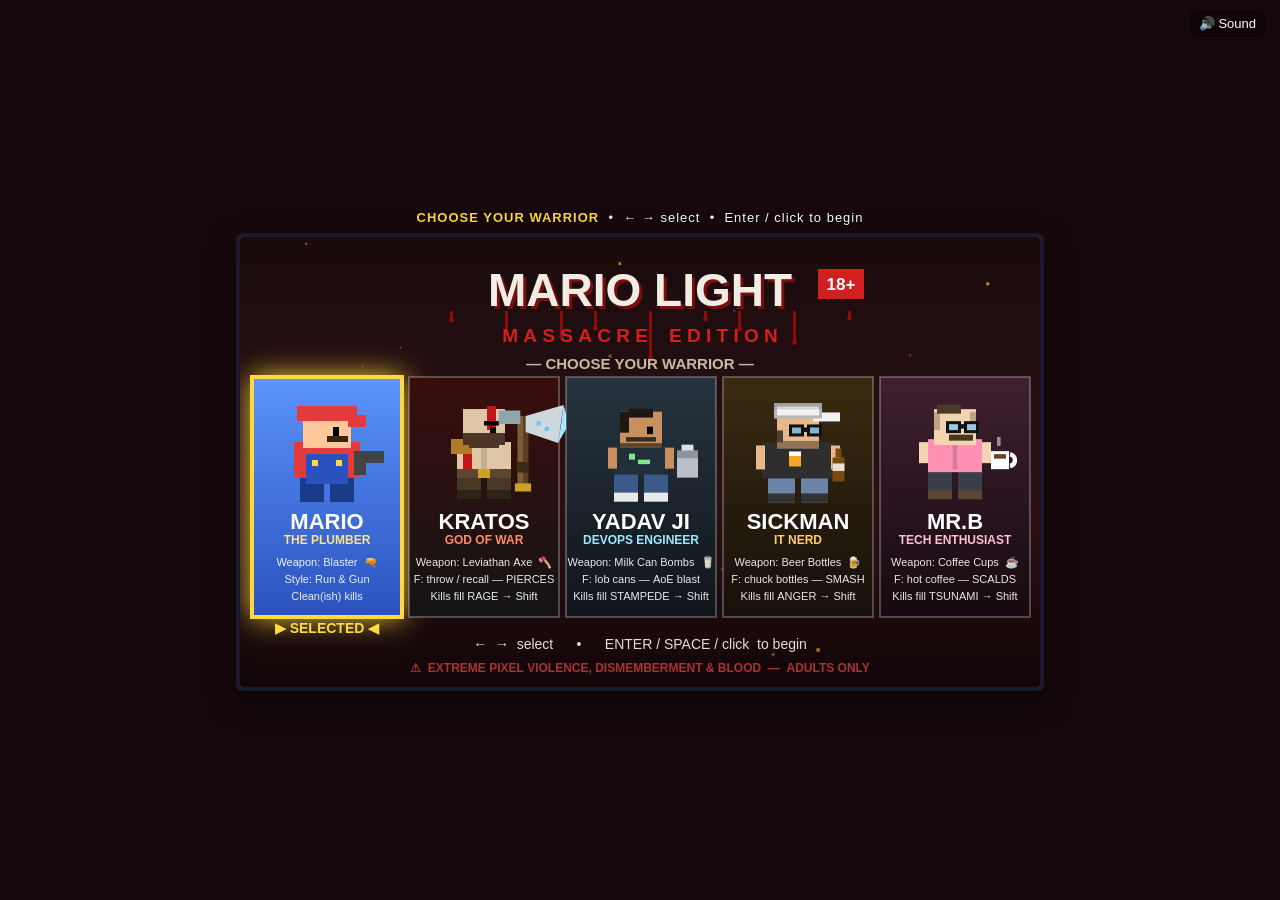
==== index.html @ 4b0d2537 "Initial commit: Mario Light - Massacre Edition (legacy single-file platformer) Co-Authored-By: Claud" ====
<!DOCTYPE html>
<html lang="en">
<head>
<meta charset="UTF-8">
<meta name="viewport" content="width=device-width, initial-scale=1.0, user-scalable=no">
<title>Mario Light — Massacre Edition</title>
<style>
  html, body {
    margin: 0;
    height: 100%;
    background: #17090b;
    font-family: "Trebuchet MS", "Segoe UI", sans-serif;
    overflow: hidden;
    touch-action: none;
  }
  #wrap {
    display: flex;
    flex-direction: column;
    align-items: center;
    justify-content: center;
    height: 100%;
    gap: 8px;
  }
  canvas {
    background: #5c94fc;
    image-rendering: pixelated;
    border: 4px solid #1a1a2e;
    border-radius: 6px;
    box-shadow: 0 10px 30px rgba(0,0,0,0.6);
    max-width: 96vw;
    max-height: 78vh;
  }
  #hud {
    color: #fff;
    font-size: 13px;
    letter-spacing: 1px;
    text-shadow: 1px 1px 0 #000;
    user-select: none;
    text-align: center;
  }
  #hud b { color: #ffd93d; }
  /* Touch controls */
  #touch {
    display: none;
    position: fixed;
    bottom: 0; left: 0; right: 0;
    justify-content: space-between;
    padding: 16px 22px;
    box-sizing: border-box;
    pointer-events: none;
  }
  #touch .group { display: flex; gap: 14px; pointer-events: auto; }
  .btn {
    width: 64px; height: 64px;
    border-radius: 50%;
    background: rgba(255,255,255,0.25);
    border: 2px solid rgba(255,255,255,0.6);
    color: #fff;
    font-size: 26px;
    display: flex; align-items: center; justify-content: center;
    user-select: none; -webkit-user-select: none;
    backdrop-filter: blur(2px);
  }
  .btn:active { background: rgba(255,255,255,0.5); }
  @media (pointer: coarse) { #touch { display: flex; } }
  #soundToggle {
    position: fixed; top: 10px; right: 14px;
    background: rgba(0,0,0,0.35); color:#fff; border:none;
    border-radius: 6px; padding: 6px 10px; font-size: 13px; cursor: pointer;
    user-select:none;
  }
</style>
</head>
<body>
<div id="wrap">
  <div id="hud">Choose your warrior</div>
  <canvas id="game" width="800" height="450"></canvas>
</div>

<button id="soundToggle">🔊 Sound</button>

<div id="touch">
  <div class="group">
    <div class="btn" data-key="ArrowLeft">◀</div>
    <div class="btn" data-key="ArrowRight">▶</div>
  </div>
  <div class="group">
    <div class="btn" data-key="Shift" id="rageBtn" style="display:none">😡</div>
    <div class="btn" data-key="f" id="fireBtn">🔫</div>
    <div class="btn" data-key=" ">⤒</div>
  </div>
</div>

<script>
(() => {
  const canvas = document.getElementById('game');
  const ctx = canvas.getContext('2d');
  const W = canvas.width, H = canvas.height;
  const TILE = 32;

  // ---- Level maps. Legend:
  //  X = ground/brick, ? = coin block, M = mushroom block, o = coin,
  //  E = enemy, G = goal flag, P = player start
  const LEVELS = [
    [
      "                                                                                            ",
      "                                                                                            ",
      "                                                                                          G ",
      "                          o o o                                                           X ",
      "                         ?                                                              X ",
      "                                        o o                 o o o                        X ",
      "            o                          XXXX                     XXXXXXXX        ?  M            X ",
      "           M         E              o                                                      X ",
      "                    XXX           XXXXX        E      o o      E        E                  X ",
      "  P                                          XXXX   XXXXXX   XXXX     XXXXXX                X ",
      "XXXXXXXXXXXXXXX   XXXXXXXXXXXXXX  XXXXXXXX  XXXXXXXXXXXXXXXXXXXXXXXXXXXXXXXXXXXXXXXXXXXXXXXXX",
      "XXXXXXXXXXXXXXX   XXXXXXXXXXXXXX  XXXXXXXX  XXXXXXXXXXXXXXXXXXXXXXXXXXXXXXXXXXXXXXXXXXXXXXXXX",
    ],
    [
      "                                                                                              ",
      "                                                              o o o                          G ",
      "                                                             XXXXXXX                         X ",
      "              o o                    M                                          ? ? ?         X ",
      "             ?  ?              o o o                    E                                     X ",
      "                             XXXXXXX        o o o                      o o                    X ",
      "       o o          E                      XXXXXXX     E             XXXXXX      E   E         X ",
      "      XXXXX   E    XXXX        E                     XXXX                      XXXXXXX         X ",
      "             XXXX          XXXXXXXX     XXXX                  XXXX                             X ",
      "  P                                                                                           X ",
      "XXXXXXXXX     XXXXXXXXXX   XXXXXXXXXXXX   XXXXXXX   XXXXXXXXXXXX   XXXXXXXXXXXXXXXXXXXXXXXXXXXXXX",
      "XXXXXXXXX     XXXXXXXXXX   XXXXXXXXXXXX   XXXXXXX   XXXXXXXXXXXX   XXXXXXXXXXXXXXXXXXXXXXXXXXXXXX",
    ],
    [
      "                                                                                                  ",
      "                                                                                              G   ",
      "      o o o o                                                                                  X   ",
      "     ?     M                  E   E                  M                      o o o o             X   ",
      "                            XXXXXXXX        o o o   ?                      XXXXXXXX             X   ",
      "                 o o                       XXXXXXX            E  E  E                           X   ",
      "    E           XXXXX        o o                          XXXXXXXXXXX        ? ? ? ?            X   ",
      "  XXXXX                     XXXXX      E         o o o                                          X   ",
      "              E                      XXXX      XXXXXXX         o o          E       E           X   ",
      "  P         XXXXX     E                                      XXXXXX       XXXXXXXXXXX           X   ",
      "XXXXXXXXX        XXXXXXXX    XXXXXXXXXXX   XXXXXXXXXXX  XXXXXXXXXXXXXXXX                         X   ",
      "XXXXXXXXX        XXXXXXXX    XXXXXXXXXXX   XXXXXXXXXXX  XXXXXXXXXXXXXXXXXXXXXXXXXXXXXXXXXXXXXXXXXX",
    ],
  ];

  // ---- World state
  let solids, coins, enemies, blocks, mushrooms, bullets, goal, start;
  let LEVEL, COLS, ROWS, LEVEL_W;
  let levelIndex = 0;

  // ---- Meta state
  let character = 'mario';        // 'mario' | 'kratos'
  let state = 'menu';             // 'menu' | 'play' | 'win' | 'dead'
  let menuSel = 0;                // 0 = mario, 1 = kratos

  function buildWorld() {
    LEVEL = LEVELS[levelIndex];
    COLS = Math.max(...LEVEL.map(r => r.length));
    ROWS = LEVEL.length;
    LEVEL_W = COLS * TILE;
    solids = []; coins = []; enemies = []; blocks = []; mushrooms = []; bullets = [];
    goal = null;
    start = {x: TILE*2, y: TILE*2};
    for (let r = 0; r < ROWS; r++) {
      const row = LEVEL[r];
      for (let c = 0; c < row.length; c++) {
        const ch = row[c];
        const x = c * TILE, y = r * TILE;
        if (ch === 'X') solids.push({x, y, w: TILE, h: TILE});
        else if (ch === 'o') coins.push({x: x + TILE/2, y: y + TILE/2, r: 7, got: false});
        else if (ch === '?') blocks.push({x, y, w: TILE, h: TILE, used: false, kind: 'coin'});
        else if (ch === 'M') blocks.push({x, y, w: TILE, h: TILE, used: false, kind: 'mush'});
        else if (ch === 'E') enemies.push({x: x+4, y: y+2, w: TILE-8, h: TILE-4, vx: -40, vy:0, dead: false, deadT: 0});
        else if (ch === 'G') goal = {x: x + 8, y, w: 8, h: TILE*8};
        else if (ch === 'P') start = {x, y};
      }
    }
  }

  // ---- Player
  let player, cam, score, coinsGot, message, totalScore;
  let axe = null;                 // thrown Leviathan axe
  let cans = [];                  // Yadav Ji's milk can bombs
  let buffalo = null;             // Yadav Ji's stampede
  let dust = [];                  // stampede dust
  let bottles = [];               // sickMan's beer bottles
  let smoke = [];                 // sickMan's cigarette smoke
  let cups = [];                  // Mr.B's coffee cups
  let tsunami = null;             // Mr.B's coffee tsunami
  let shake = 0, killFlash = 0;
  let combo = 0, comboT = 0;
  let cheatRage = false, cheatBuf = '', cheatToast = 0;   // type "sudo" → special always ready

  function loadLevel(keepScore) {
    buildWorld();
    player = {
      x: start.x, y: start.y, w: 22, h: 30,
      vx: 0, vy: 0, onGround: false, face: 1, anim: 0,
      big: false, invuln: 0, fireCd: 0,
      axeOut: false, rage: 0, raging: 0,
      idleT: 0, smoking: false, smokeT: 0, swearT: 0, thinking: false
    };
    axe = null;
    buffalo = null;
    cam = 0;
    state = 'play';
    coinsGot = 0;
    message = '';
    pops = []; blood = []; stains = []; gibs = []; popTexts = []; axeTrail = [];
    cans = []; dust = []; bottles = []; smoke = []; cups = [];
    tsunami = null;
    shake = 0; killFlash = 0; combo = 0; comboT = 0;
    if (!keepScore) { score = 0; totalScore = 0; }
    updateHudText();
  }
  function reset() { levelIndex = 0; loadLevel(false); }

  function startGame(sel) {
    character = ['mario', 'kratos', 'yadav', 'sickman', 'mrb'][sel] || 'mario';
    document.getElementById('fireBtn').textContent =
      {mario:'🔫', kratos:'🪓', yadav:'🥛', sickman:'🍺', mrb:'☕'}[character];
    const rb = document.getElementById('rageBtn');
    rb.style.display = character === 'mario' ? 'none' : 'flex';
    rb.textContent = {kratos:'😡', yadav:'🐃', sickman:'🤬', mrb:'🌊'}[character] || '😡';
    reset();
    SFX.menuGo();
  }
  function goMenu() {
    state = 'menu';
    updateHudText();
  }

  function updateHudText() {
    const el = document.getElementById('hud');
    if (state === 'menu')
      el.innerHTML = '<b>CHOOSE YOUR WARRIOR</b> &nbsp;•&nbsp; ← → select &nbsp;•&nbsp; Enter / click to begin';
    else if (character === 'kratos')
      el.innerHTML = '<b>KRATOS</b> • ← → move • ↑/Space jump • F throw / recall axe • Shift RAGE • R restart • Esc menu';
    else if (character === 'yadav')
      el.innerHTML = '<b>YADAV JI</b> • ← → move • ↑/Space jump • F milk can • Shift STAMPEDE • R restart • Esc menu';
    else if (character === 'sickman')
      el.innerHTML = '<b>SICKMAN</b> • ← → move • ↑/Space jump • F beer bottle • Shift MELTDOWN • R restart • Esc menu';
    else if (character === 'mrb')
      el.innerHTML = '<b>MR.B</b> • ← → move • ↑/Space jump • F coffee cup • Shift TSUNAMI • R restart • Esc menu';
    else
      el.innerHTML = '<b>MARIO</b> • ← → move • ↑/Space jump • F shoot • R restart • Esc menu';
  }

  // ---- Input
  const keys = {};
  addEventListener('keydown', e => {
    if (['ArrowLeft','ArrowRight','ArrowUp','ArrowDown',' '].includes(e.key)) e.preventDefault();
    resumeAudio();
    // cheat code: type "sudo" (works anywhere) → toggle infinite special meter
    if (/^[a-z]$/i.test(e.key)) {
      cheatBuf = (cheatBuf + e.key.toLowerCase()).slice(-8);
      if (cheatBuf.endsWith('sudo')) {
        cheatRage = !cheatRage;
        cheatToast = 2.5;
        cheatBuf = '';
        SFX.power();
      }
    }
    if (state === 'menu') {
      if (e.key === 'ArrowLeft') {
        menuSel = (menuSel + PANELS.length - 1) % PANELS.length; SFX.menuMove();
      } else if (e.key === 'ArrowRight') {
        menuSel = (menuSel + 1) % PANELS.length; SFX.menuMove();
      } else if (e.key === 'Enter' || e.key === ' ') {
        startGame(menuSel);
      }
      return;
    }
    keys[e.key] = true;
    if (e.key === 'r' || e.key === 'R') reset();
    if (e.key === 'Escape') goMenu();
    if (state !== 'play' && (e.key === ' ' || e.key === 'Enter')) advanceOrRestart();
  });
  addEventListener('keyup', e => { keys[e.key] = false; });

  function advanceOrRestart() {
    if (state === 'win') {
      if (levelIndex < LEVELS.length - 1) { levelIndex++; loadLevel(true); }
      else goMenu();
    } else if (state === 'dead') {
      reset();
    }
  }

  // Menu mouse / tap selection
  const PANELS = [
    {x: 12,  y: 140, w: 150, h: 240},   // mario
    {x: 169, y: 140, w: 150, h: 240},   // kratos
    {x: 326, y: 140, w: 150, h: 240},   // yadav
    {x: 483, y: 140, w: 150, h: 240},   // sickman
    {x: 640, y: 140, w: 150, h: 240},   // mrb
  ];
  canvas.addEventListener('click', e => {
    resumeAudio();
    if (state !== 'menu') return;
    const rect = canvas.getBoundingClientRect();
    const mx = (e.clientX - rect.left) * (W / rect.width);
    const my = (e.clientY - rect.top) * (H / rect.height);
    for (let i = 0; i < PANELS.length; i++) {
      const p = PANELS[i];
      if (mx > p.x && mx < p.x + p.w && my > p.y && my < p.y + p.h) {
        menuSel = i;
        startGame(i);
        return;
      }
    }
  });

  // Touch buttons
  document.querySelectorAll('#touch .btn').forEach(b => {
    const key = b.getAttribute('data-key');
    const down = e => { e.preventDefault(); resumeAudio();
      if (state === 'menu') {
        if (key === 'ArrowLeft') { menuSel = (menuSel + PANELS.length - 1) % PANELS.length; SFX.menuMove(); }
        else if (key === 'ArrowRight') { menuSel = (menuSel + 1) % PANELS.length; SFX.menuMove(); }
        else if (key === ' ' || key === 'f') startGame(menuSel);
        return;
      }
      keys[key] = true;
      if (state !== 'play' && key === ' ') advanceOrRestart(); };
    const up = e => { e.preventDefault(); keys[key] = false; };
    b.addEventListener('touchstart', down, {passive:false});
    b.addEventListener('touchend', up, {passive:false});
    b.addEventListener('mousedown', down);
    b.addEventListener('mouseup', up);
    b.addEventListener('mouseleave', up);
  });

  // ---- Audio (Web Audio API, no files) ----
  let audioCtx = null, soundOn = true;
  function resumeAudio() {
    if (!soundOn) return;
    if (!audioCtx) { try { audioCtx = new (window.AudioContext||window.webkitAudioContext)(); } catch(e){} }
    if (audioCtx && audioCtx.state === 'suspended') audioCtx.resume();
  }
  function beep(freq, dur, type, vol, slide) {
    if (!soundOn || !audioCtx) return;
    const t = audioCtx.currentTime;
    const o = audioCtx.createOscillator();
    const g = audioCtx.createGain();
    o.type = type || 'square';
    o.frequency.setValueAtTime(freq, t);
    if (slide) o.frequency.exponentialRampToValueAtTime(slide, t + dur);
    g.gain.setValueAtTime(vol || 0.15, t);
    g.gain.exponentialRampToValueAtTime(0.0001, t + dur);
    o.connect(g); g.connect(audioCtx.destination);
    o.start(t); o.stop(t + dur);
  }
  const SFX = {
    jump:  () => beep(420, 0.16, 'square', 0.14, 720),
    coin:  () => { beep(988, 0.07, 'square', 0.16); setTimeout(()=>beep(1319,0.12,'square',0.16),60); },
    stomp: () => beep(200, 0.12, 'sine', 0.2, 90),
    shoot: () => beep(880, 0.09, 'square', 0.12, 220),
    splat: () => { beep(160, 0.18, 'sawtooth', 0.22, 50); setTimeout(()=>beep(90,0.2,'triangle',0.18,40),20); },
    gore:  () => { beep(140, 0.22, 'sawtooth', 0.26, 40); setTimeout(()=>beep(70,0.28,'triangle',0.22,28),30);
                   setTimeout(()=>beep(200,0.1,'sawtooth',0.14,60),80); },
    whoosh:() => beep(520, 0.26, 'sawtooth', 0.14, 130),
    recall:() => beep(140, 0.24, 'sawtooth', 0.14, 620),
    catchAxe:() => { beep(300, 0.07, 'square', 0.2, 180); setTimeout(()=>beep(520,0.06,'square',0.12),50); },
    thunk: () => beep(110, 0.14, 'triangle', 0.26, 55),
    roar:  () => { [90,130,80,110,60].forEach((f,i)=>setTimeout(()=>beep(f,0.32,'sawtooth',0.3,f*0.55),i*85)); },
    block: () => beep(330, 0.08, 'square', 0.16, 520),
    power: () => { [523,659,784,1047].forEach((f,i)=>setTimeout(()=>beep(f,0.12,'square',0.16),i*70)); },
    hurt:  () => beep(300, 0.3, 'sawtooth', 0.18, 80),
    die:   () => { [392,330,262,196].forEach((f,i)=>setTimeout(()=>beep(f,0.2,'triangle',0.2),i*130)); },
    win:   () => { [523,659,784,1047,784,1047].forEach((f,i)=>setTimeout(()=>beep(f,0.15,'square',0.18),i*120)); },
    cup:   () => beep(880, 0.08, 'sine', 0.12, 1400),
    scald: () => { beep(600, 0.12, 'sine', 0.18, 180); setTimeout(()=>beep(300,0.14,'triangle',0.14,90),50); },
    wave:  () => { for (let i=0;i<8;i++) setTimeout(()=>beep(120 - i*6, 0.3, 'sawtooth', 0.2, 60), i*140); },
    bottle:() => beep(500, 0.15, 'sine', 0.13, 900),
    glass: () => { beep(1400, 0.08, 'square', 0.15, 500); setTimeout(()=>beep(900,0.1,'square',0.12,300),40); setTimeout(()=>beep(1800,0.06,'square',0.09,700),80); },
    swear: () => { beep(220, 0.22, 'sawtooth', 0.25, 90); setTimeout(()=>beep(160,0.18,'sawtooth',0.2,70),60); },
    lighter:() => { beep(1200, 0.03, 'square', 0.12); setTimeout(()=>beep(400,0.15,'sine',0.08,200),50); },
    lob:   () => beep(340, 0.18, 'sine', 0.14, 620),
    splash:() => { beep(760, 0.1, 'sine', 0.2, 240); setTimeout(()=>beep(420,0.16,'triangle',0.16,120),40); },
    moo:   () => { beep(160, 0.55, 'triangle', 0.3, 75); setTimeout(()=>beep(120,0.4,'sawtooth',0.12,60),120); },
    stampede: () => { for (let i=0;i<10;i++) setTimeout(()=>beep(55 + (i%3)*12, 0.14, 'triangle', 0.28, 38), i*150); },
    menuMove: () => beep(420, 0.06, 'square', 0.12),
    menuGo:   () => { beep(523, 0.1, 'square', 0.15); setTimeout(()=>beep(784,0.16,'square',0.15),90); },
  };
  document.getElementById('soundToggle').addEventListener('click', () => {
    soundOn = !soundOn;
    document.getElementById('soundToggle').textContent = soundOn ? '🔊 Sound' : '🔇 Muted';
    if (soundOn) resumeAudio();
  });

  // ---- Physics constants
  const GRAV = 1500, MOVE = 420, ACCEL = 1600, FRICTION = 2400, JUMP = 660, MAXFALL = 900;
  const AXE_SPEED = 620, AXE_RANGE = 380, AXE_RETURN = 950, RAGE_DUR = 6;

  function aabb(a, b) {
    return a.x < b.x + b.w && a.x + a.w > b.x && a.y < b.y + b.h && a.y + a.h > b.y;
  }

  // grow / shrink keeps feet planted
  function setBig(p, big) {
    if (p.big === big) return;
    const oldH = p.h;
    p.big = big;
    p.h = big ? 40 : 30;
    p.w = big ? 26 : 22;
    p.y -= (p.h - oldH); // keep feet at same level
  }

  function hurtPlayer() {
    if (player.invuln > 0 || player.raging > 0) return;
    if (player.big) { setBig(player, false); player.invuln = 1.3; SFX.hurt(); }
    else {
      state = 'dead';
      message = character === 'kratos' ? 'Valhalla rejects you. Press Space / R'
              : character === 'yadav' ? '502 Bad Gateway. Press Space / R'
              : character === 'sickman' ? 'Have you tried rebooting? Press Space / R'
              : character === 'mrb' ? 'Coffee break needed. Press Space / R'
              : 'Press Space / R';
      SFX.die();
    }
  }

  // ---- Kill feedback (combo popups, rage, shake)
  function registerKill(x, y, brutal) {
    combo++; comboT = 2.2;
    const words = ['KILL', 'BRUTAL!', 'SAVAGE!!', 'RUTHLESS!!!', 'GODLIKE!!!!'];
    const w = words[Math.min(combo - 1, words.length - 1)];
    spawnText(x, y - 22, w, combo > 2 ? '#ff3030' : '#ffd93d', combo > 2 ? 22 : 16);
    if (character !== 'mario') {
      player.rage = Math.min(100, player.rage + (brutal ? 26 : 18));
    }
    if (brutal) { shake = Math.max(shake, 7); killFlash = 0.14; }
  }

  function activateRage() {
    player.raging = RAGE_DUR;
    player.rage = 0;
    shake = Math.max(shake, 12);
    killFlash = 0.2;
    SFX.roar();
    spawnText(player.x + player.w/2, player.y - 30, 'SPARTAN RAGE!', '#ff2020', 26);
    // shockwave: annihilate everything nearby
    const cx = player.x + player.w/2, cy = player.y + player.h/2;
    for (const en of enemies) {
      if (en.dead) continue;
      const ex = en.x + en.w/2, ey = en.y + en.h/2;
      if ((ex-cx)*(ex-cx) + (ey-cy)*(ey-cy) < 130*130) {
        killEnemyBrutal(en, ex > cx ? 1 : -1);
      }
    }
  }

  function killEnemyBrutal(en, dir, milky) {
    en.dead = true; en.gibbed = true; en.deadT = 0;
    score += 300; totalScore += 300;
    spawnGibs(en, dir);
    spawnBlood(en.x + en.w/2, en.y + en.h/2, dir);
    spawnBlood(en.x + en.w/2, en.y + en.h/3, -dir);
    if (milky) spawnMilk(en.x + en.w/2, en.y + en.h/2);
    SFX.gore();
    registerKill(en.x + en.w/2, en.y, true);
  }

  // ---- Milk cans (Yadav Ji)
  function updateCans(dt) {
    for (const c of cans) {
      if (c.dead) continue;
      c.vy += GRAV * 0.8 * dt;
      c.x += c.vx * dt; c.y += c.vy * dt;
      c.rot += c.vr * dt;
      const box = {x: c.x - 5, y: c.y - 7, w: 10, h: 14};
      let boom = solids.some(s => aabb(box, s)) || blocks.some(b => !b.used && aabb(box, b)) || c.y > H + 120;
      if (!boom) for (const en of enemies) { if (!en.dead && aabb(box, en)) { boom = true; break; } }
      if (boom) { c.dead = true; explodeCan(c.x, c.y); }
    }
    cans = cans.filter(c => !c.dead);
  }
  function explodeCan(x, y) {
    spawnMilk(x, y);
    spawnText(x, y - 16, 'SPLASH!', '#f6f1e5', 15);
    SFX.splash();
    shake = Math.max(shake, 5);
    killFlash = Math.max(killFlash, 0.06);
    for (const en of enemies) {
      if (en.dead) continue;
      const ex = en.x + en.w/2, ey = en.y + en.h/2;
      if ((ex-x)*(ex-x) + (ey-y)*(ey-y) < 75*75) killEnemyBrutal(en, ex >= x ? 1 : -1, true);
    }
  }

  // ---- Beer bottles (sickMan)
  function updateBottles(dt) {
    for (const b of bottles) {
      if (b.dead) continue;
      b.vy += GRAV * 0.7 * dt;
      b.x += b.vx * dt; b.y += b.vy * dt;
      b.rot += b.vr * dt;
      const box = {x: b.x - 4, y: b.y - 6, w: 8, h: 12};
      if (solids.some(s => aabb(box, s)) || blocks.some(bl => !bl.used && aabb(box, bl)) || b.y > H + 120) {
        b.dead = true; spawnBeer(b.x, b.y); spawnPop(b.x, b.y); SFX.glass();
        continue;
      }
      for (const en of enemies) {
        if (!en.dead && aabb(box, en)) {
          b.dead = true; spawnBeer(b.x, b.y); SFX.glass();
          killEnemyBrutal(en, b.vx >= 0 ? 1 : -1, false);
          break;
        }
      }
    }
    bottles = bottles.filter(b => !b.dead);
  }
  // amber beer + white foam spray
  function spawnBeer(x, y) {
    for (let i=0;i<20;i++){
      const a = Math.random() * Math.PI * 2;
      const spd = 50 + Math.random()*220;
      blood.push({
        x, y,
        vx: Math.cos(a)*spd,
        vy: Math.sin(a)*spd - 140,
        r: 1.5 + Math.random()*2.5,
        t: 0, life: 0.6 + Math.random()*0.5,
        landed: false,
        col: Math.random() < 0.35 ? '246,241,229' : '217,150,40',
        scol: '170,120,40'
      });
    }
  }

  // ---- Coffee cups (Mr.B)
  function updateCups(dt) {
    for (const c of cups) {
      if (c.dead) continue;
      c.vy += GRAV * 0.75 * dt;
      c.x += c.vx * dt; c.y += c.vy * dt;
      c.rot += c.vr * dt;
      const box = {x: c.x - 4, y: c.y - 4, w: 8, h: 8};
      let hit = solids.some(s => aabb(box, s)) || blocks.some(bl => !bl.used && aabb(box, bl)) || c.y > H + 120;
      if (!hit) for (const en of enemies) { if (!en.dead && aabb(box, en)) { hit = true; break; } }
      if (hit) {
        c.dead = true;
        spawnCoffee(c.x, c.y);
        SFX.scald();
        shake = Math.max(shake, 3);
        for (const en of enemies) {
          if (en.dead) continue;
          const ex = en.x + en.w/2, ey = en.y + en.h/2;
          if ((ex-c.x)*(ex-c.x) + (ey-c.y)*(ey-c.y) < 55*55) killEnemyBrutal(en, ex >= c.x ? 1 : -1, false);
        }
      }
    }
    cups = cups.filter(c => !c.dead);
  }
  // hot coffee burst — brown droplets, dark roast stains
  function spawnCoffee(x, y) {
    for (let i=0;i<22;i++){
      const a = Math.random() * Math.PI * 2;
      const spd = 50 + Math.random()*220;
      blood.push({
        x, y,
        vx: Math.cos(a)*spd,
        vy: Math.sin(a)*spd - 140,
        r: 1.5 + Math.random()*3,
        t: 0, life: 0.6 + Math.random()*0.5,
        landed: false,
        col: '150,95,40', scol: '110,70,30'
      });
    }
  }

  // ---- Coffee tsunami (Mr.B's special)
  function activateTsunami() {
    player.rage = 0;
    const dir = player.face;
    tsunami = {x: dir > 0 ? cam - 60 : cam + W + 60, dir, t: 0};
    shake = Math.max(shake, 10);
    killFlash = 0.15;
    spawnText(player.x + player.w/2, player.y - 34, 'COFFEE TSUNAMI!!', '#c88a40', 24);
    SFX.wave();
  }
  function updateTsunami(dt) {
    if (!tsunami) return;
    const w = tsunami;
    w.t += dt;
    w.x += 620 * w.dir * dt;
    shake = Math.max(shake, 3);
    for (const en of enemies) {
      if (en.dead) continue;
      const ex = en.x + en.w/2;
      const inWave = w.dir > 0 ? (ex <= w.x && ex >= w.x - 620) : (ex >= w.x && ex <= w.x + 620);
      if (inWave) {
        spawnCoffee(ex, en.y + en.h/2);
        killEnemyBrutal(en, w.dir, false);
      }
    }
    if (w.t > 8 || w.x < cam - 700 || w.x > cam + W + 700) tsunami = null;
  }

  // ---- Meltdown (sickMan's special)
  function activateAnger() {
    player.raging = RAGE_DUR;
    player.rage = 0;
    player.swearT = 0.05;
    player.smoking = false; player.idleT = 0;
    shake = Math.max(shake, 10);
    killFlash = 0.18;
    spawnText(player.x + player.w/2, player.y - 40, 'MELTDOWN!!', '#ff3020', 26);
  }

  function updateSmoke(dt) {
    for (const s of smoke) { s.t += dt; s.x += s.drift * dt; s.y -= 24 * dt; }
    smoke = smoke.filter(s => s.t < s.life);
  }

  // ---- Buffalo stampede (Yadav Ji's special)
  function activateStampede() {
    player.rage = 0;
    const dir = player.face;
    buffalo = {x: dir > 0 ? cam - 110 : cam + W + 110, y: player.y - 30, w: 62, h: 34, dir, vy: 0, t: 0, anim: 0};
    shake = Math.max(shake, 10);
    killFlash = 0.15;
    spawnText(player.x + player.w/2, player.y - 30, 'RELEASE THE HERD!', '#f6f1e5', 24);
    SFX.moo(); SFX.stampede();
  }
  function updateBuffalo(dt) {
    if (!buffalo) return;
    const b = buffalo;
    b.t += dt; b.anim += dt * 16;
    b.x += 540 * b.dir * dt;
    b.vy = Math.min(MAXFALL, b.vy + GRAV * dt);
    b.y += b.vy * dt;
    for (const s of solids) {
      if (aabb(b, s) && b.vy > 0 && b.y + b.h - s.y < 26) { b.y = s.y - b.h; b.vy = 0; }
    }
    shake = Math.max(shake, 3);
    dust.push({x: b.x + (b.dir > 0 ? 2 : b.w - 2), y: b.y + b.h - 4, r: 4 + Math.random()*5, t: 0, life: 0.5});
    for (const en of enemies) {
      if (!en.dead && aabb(b, en)) killEnemyBrutal(en, b.dir, true);
    }
    if (b.t > 8 || b.x < cam - 320 || b.x > cam + W + 320 || b.y > H + 250) buffalo = null;
  }
  function updateDust(dt) {
    for (const d of dust) d.t += dt;
    dust = dust.filter(d => d.t < d.life);
  }

  // ---- Axe (Kratos)
  function throwAxe(p) {
    const dir = p.face;
    axe = {
      x: dir > 0 ? p.x + p.w + 6 : p.x - 6,
      y: p.y + p.h * 0.4,
      vx: AXE_SPEED * dir,
      vy: -70,
      spin: 0,
      dir,
      phase: 'fly',        // fly -> stuck -> return
      startX: p.x,
      stuckT: 0
    };
    p.axeOut = true;
    p.fireCd = 0.15;
    SFX.whoosh();
  }

  function updateAxe(dt) {
    if (!axe) return;
    const p = player;
    const speedMul = p.raging > 0 ? 1.5 : 1;
    axe.spin += dt * (axe.phase === 'return' ? 26 : 18) * axe.dir;

    if (axe.phase === 'fly') {
      axe.vy += 420 * dt;
      axe.x += axe.vx * speedMul * dt;
      axe.y += axe.vy * dt;
      axeTrail.push({x: axe.x, y: axe.y, r: 3 + Math.random()*2, t: 0, life: 0.3});
      const box = {x: axe.x - 12, y: axe.y - 12, w: 24, h: 24};
      if (solids.some(s => aabb(box, s)) || blocks.some(b => !b.used && aabb(box, b))) {
        axe.phase = 'stuck'; axe.stuckT = 0;
        axe.x -= axe.vx * speedMul * dt; axe.y -= axe.vy * dt;
        SFX.thunk(); shake = Math.max(shake, 3);
        spawnPop(axe.x, axe.y);
      } else if (Math.abs(axe.x - axe.startX) > AXE_RANGE || axe.y > H + 100) {
        axe.phase = 'stuck'; axe.stuckT = 0;
      }
    } else if (axe.phase === 'stuck') {
      axe.stuckT += dt;
      if (axe.stuckT > 0.55) beginRecall();
    } else if (axe.phase === 'return') {
      const tx = p.x + p.w/2, ty = p.y + p.h * 0.4;
      const dx = tx - axe.x, dy = ty - axe.y;
      const d = Math.hypot(dx, dy);
      if (d < 28) {
        axe = null; p.axeOut = false;
        SFX.catchAxe();
        return;
      }
      const v = AXE_RETURN * speedMul;
      axe.x += dx / d * v * dt;
      axe.y += dy / d * v * dt;
      axeTrail.push({x: axe.x, y: axe.y, r: 3 + Math.random()*2, t: 0, life: 0.3});
    }

    // slice enemies in fly & return phases — pierces, never stops
    if (axe && axe.phase !== 'stuck') {
      const box = {x: axe.x - 13, y: axe.y - 13, w: 26, h: 26};
      for (const en of enemies) {
        if (en.dead) continue;
        if (aabb(box, en)) killEnemyBrutal(en, axe.vx >= 0 ? 1 : -1);
      }
    }
  }

  function beginRecall() {
    if (!axe || axe.phase === 'return') return;
    axe.phase = 'return';
    SFX.recall();
  }

  function update(dt) {
    if (state !== 'play') return;
    const p = player;
    if (p.invuln > 0) p.invuln -= dt;
    if (p.raging > 0) p.raging -= dt;
    if (comboT > 0) { comboT -= dt; if (comboT <= 0) combo = 0; }

    const rage = p.raging > 0;
    const moveMax = rage ? MOVE * 1.35 : MOVE;
    const accel = rage ? ACCEL * 1.4 : ACCEL;

    let dir = 0;
    if (keys['ArrowLeft']) dir -= 1;
    if (keys['ArrowRight']) dir += 1;
    if (dir !== 0) {
      p.vx += dir * accel * dt; p.face = dir; p.anim += dt * 10;
    } else {
      if (p.vx > 0) p.vx = Math.max(0, p.vx - FRICTION * dt);
      else if (p.vx < 0) p.vx = Math.min(0, p.vx + FRICTION * dt);
    }
    p.vx = Math.max(-moveMax, Math.min(moveMax, p.vx));

    if ((keys['ArrowUp'] || keys[' ']) && p.onGround) {
      p.vy = -JUMP * (rage ? 1.08 : 1); p.onGround = false; SFX.jump();
    }

    // attack
    if (p.fireCd > 0) p.fireCd -= dt;
    if (keys['f'] || keys['F']) {
      if (character === 'mario') {
        if (p.fireCd <= 0) {
          bullets.push({
            x: p.face>0 ? p.x + p.w : p.x - 8,
            y: p.y + p.h*0.45, w: 8, h: 6,
            vx: 460 * p.face, life: 1.4
          });
          p.fireCd = 0.28;
          SFX.shoot();
        }
      } else if (character === 'kratos') {
        if (p.fireCd <= 0) {
          if (!p.axeOut) throwAxe(p);
          else beginRecall();          // GoW-style recall on second press
          p.fireCd = 0.25;
        }
      } else if (character === 'yadav') {
        // Yadav Ji lobs exploding milk cans
        if (p.fireCd <= 0) {
          cans.push({
            x: p.face > 0 ? p.x + p.w + 2 : p.x - 10,
            y: p.y + p.h * 0.3,
            vx: 430 * p.face + p.vx * 0.4,
            vy: -260,
            rot: 0, vr: 12 * p.face
          });
          p.fireCd = 0.55;
          SFX.lob();
        }
      } else if (character === 'sickman') {
        // sickMan chucks beer bottles
        if (p.fireCd <= 0) {
          bottles.push({
            x: p.face > 0 ? p.x + p.w + 2 : p.x - 8,
            y: p.y + p.h * 0.35,
            vx: 500 * p.face + p.vx * 0.4,
            vy: -120,
            rot: 0, vr: 14 * p.face
          });
          p.fireCd = 0.4;
          SFX.bottle();
        }
      } else {
        // Mr.B flings scalding coffee cups
        if (p.fireCd <= 0) {
          cups.push({
            x: p.face > 0 ? p.x + p.w + 2 : p.x - 8,
            y: p.y + p.h * 0.3,
            vx: 470 * p.face + p.vx * 0.4,
            vy: -180,
            rot: 0, vr: 10 * p.face
          });
          p.fireCd = 0.45;
          SFX.cup();
        }
      }
    }

    // Special: Spartan Rage / Buffalo Stampede / Meltdown / Coffee Tsunami
    if (keys['Shift'] && character !== 'mario' && p.rage >= 100 && p.raging <= 0 && !buffalo && !tsunami) {
      if (character === 'kratos') activateRage();
      else if (character === 'yadav') activateStampede();
      else if (character === 'mrb') activateTsunami();
      else activateAnger();
    }
    // cheat: keep the special meter topped up
    if (cheatRage && character !== 'mario' && p.raging <= 0 && !buffalo && !tsunami) p.rage = 100;

    // Mr.B: stand still 3s → "Coffe piyega?" thought bubble
    if (character === 'mrb') {
      const idle = dir === 0 && p.onGround && Math.abs(p.vx) < 5 &&
                   !keys['f'] && !keys['F'] && p.raging <= 0;
      if (idle) {
        p.idleT += dt;
        if (p.idleT > 3) p.thinking = true;
      } else { p.idleT = 0; p.thinking = false; }
    }

    // sickMan: meltdown — scream censored abuse in deadly waves
    if (character === 'sickman' && p.raging > 0) {
      p.swearT -= dt;
      if (p.swearT <= 0) {
        p.swearT = 0.8;
        const words = ['F**K OFF!!', 'S**T!!', 'A**HOLE!!', 'D**N IT!!', 'B****CKS!!', 'GO TO H**L!!', 'WTF!!'];
        spawnText(p.x + p.w/2, p.y - 26, words[Math.floor(Math.random()*words.length)], '#ff5030', 20);
        SFX.swear();
        shake = Math.max(shake, 6);
        const cx = p.x + p.w/2, cy = p.y + p.h/2;
        for (const en of enemies) {
          if (en.dead) continue;
          const ex = en.x + en.w/2, ey = en.y + en.h/2;
          if ((ex-cx)*(ex-cx) + (ey-cy)*(ey-cy) < 120*120) killEnemyBrutal(en, ex >= cx ? 1 : -1, false);
        }
      }
    }

    // sickMan: stand still 5s → lights a cigarette
    if (character === 'sickman') {
      const idle = dir === 0 && p.onGround && Math.abs(p.vx) < 5 &&
                   !keys['f'] && !keys['F'] && p.raging <= 0;
      if (idle) {
        p.idleT += dt;
        if (p.idleT > 5 && !p.smoking) { p.smoking = true; p.smokeT = 0.2; SFX.lighter(); }
      } else { p.idleT = 0; p.smoking = false; }
      if (p.smoking) {
        p.smokeT -= dt;
        if (p.smokeT <= 0) {
          p.smokeT = 0.45;
          smoke.push({
            x: p.x + (p.face > 0 ? p.w + 6 : -6), y: p.y + 8,
            r: 2 + Math.random()*2, t: 0, life: 1.6,
            drift: (Math.random()-0.5)*20
          });
        }
      }
    }

    p.vy = Math.min(MAXFALL, p.vy + GRAV * dt);

    // move X
    p.x += p.vx * dt;
    for (const s of solids) {
      if (aabb(p, s)) { if (p.vx > 0) p.x = s.x - p.w; else if (p.vx < 0) p.x = s.x + s.w; p.vx = 0; }
    }
    for (const b of blocks) {
      if (aabb(p, b)) { if (p.vx > 0) p.x = b.x - p.w; else if (p.vx < 0) p.x = b.x + b.w; p.vx = 0; }
    }

    // move Y
    p.onGround = false;
    p.y += p.vy * dt;
    const allBlocks = solids.concat(blocks);
    for (const s of allBlocks) {
      if (aabb(p, s)) {
        if (p.vy > 0) { p.y = s.y - p.h; p.vy = 0; p.onGround = true; }
        else if (p.vy < 0) {
          p.y = s.y + s.h; p.vy = 0;
          const b = blocks.find(bb => bb === s && !bb.used);
          if (b) {
            b.used = true; spawnPop(b.x + TILE/2, b.y);
            if (b.kind === 'mush') {
              mushrooms.push({x:b.x+4, y:b.y-TILE, w:24, h:24, vx:60, vy:0, emerge: TILE});
              SFX.block();
            } else { score += 200; totalScore += 200; SFX.block(); }
          }
        }
      }
    }

    if (p.x < 0) p.x = 0;
    if (p.x + p.w > LEVEL_W) p.x = LEVEL_W - p.w;
    if (p.y > H + 200) {
      state = 'dead';
      message = character === 'kratos' ? 'Even gods fall. Press Space / R'
              : character === 'yadav' ? 'Node crashed! Press Space / R'
              : character === 'sickman' ? 'Kernel panic! Press Space / R'
              : character === 'mrb' ? 'NullPointerException! Press Space / R'
              : 'You fell! Press Space / R';
      SFX.die();
    }

    // coins
    for (const co of coins) {
      if (co.got) continue;
      if (p.x < co.x + co.r && p.x + p.w > co.x - co.r &&
          p.y < co.y + co.r && p.y + p.h > co.y - co.r) {
        co.got = true; coinsGot++; score += 100; totalScore += 100; SFX.coin();
      }
    }

    // mushrooms (move, fall, get collected)
    for (const m of mushrooms) {
      if (m.collected) continue;
      if (m.emerge > 0) { const d = Math.min(40*dt, m.emerge); m.y -= d; m.emerge -= d; continue; }
      m.vy = Math.min(MAXFALL, (m.vy||0) + GRAV*dt);
      m.x += m.vx * dt; m.y += m.vy * dt;
      for (const s of solids) {
        if (aabb(m, s)) {
          if (m.vy > 0 && m.y + m.h - s.y < 20) { m.y = s.y - m.h; m.vy = 0; }
          else { if (m.vx>0) m.x = s.x - m.w; else m.x = s.x + s.w; m.vx *= -1; }
        }
      }
      if (m.x < 0 || m.x + m.w > LEVEL_W) m.vx *= -1;
      if (aabb(p, m)) {
        m.collected = true; setBig(p, true); score += 500; totalScore += 500; SFX.power();
        if (character === 'kratos') spawnText(p.x + p.w/2, p.y - 24, 'BOY!', '#9fe8ff', 18);
        else if (character === 'yadav') spawnText(p.x + p.w/2, p.y - 24, 'AUTO-SCALED!', '#7ee787', 16);
        else if (character === 'sickman') spawnText(p.x + p.w/2, p.y - 24, 'SUDO GROW!', '#f5a623', 16);
        else if (character === 'mrb') spawnText(p.x + p.w/2, p.y - 24, 'EXTRA SHOT!', '#c88a40', 16);
      }
    }

    // enemies
    for (const en of enemies) {
      if (en.dead) { en.deadT += dt; continue; }
      en.x += en.vx * dt;
      en.vy = (en.vy || 0) + GRAV * dt;
      en.y += en.vy * dt;
      let grounded = false;
      for (const s of solids) {
        if (aabb(en, s)) { if (en.vy > 0) { en.y = s.y - en.h; en.vy = 0; grounded = true; } }
      }
      const ahead = {x: en.x + (en.vx>0?en.w+2:-2), y: en.y + en.h + 2, w: 1, h: 1};
      const floorAhead = solids.some(s => aabb(ahead, s));
      const wallHit = solids.some(s => aabb({x:en.x + (en.vx>0?en.w:-1), y:en.y, w:1, h:en.h}, s));
      if ((!floorAhead && grounded) || wallHit) en.vx *= -1;

      if (aabb(p, en)) {
        const stomped = p.vy > 0 && (p.y + p.h) - en.y < 20;
        if (stomped) {
          en.dead = true; en.deadT = 0; p.vy = -JUMP * 0.6;
          score += 300; totalScore += 300; SFX.stomp();
          if (character === 'kratos') {
            // Kratos doesn't stomp. He crushes.
            spawnBlood(en.x + en.w/2, en.y + en.h - 4, 1);
            spawnBlood(en.x + en.w/2, en.y + en.h - 4, -1);
            shake = Math.max(shake, 4);
            spawnText(en.x + en.w/2, en.y - 14, 'CRUSHED', '#ff6b6b', 14);
            SFX.gore();
          }
          registerKill(en.x + en.w/2, en.y, false);
        }
        else if (p.raging > 0) {
          // rage-charge straight through them
          killEnemyBrutal(en, p.face);
        }
        else hurtPlayer();
      }
    }

    // bullets (Mario)
    for (const bu of bullets) {
      if (bu.dead) continue;
      bu.life -= dt;
      bu.x += bu.vx * dt;
      if (bu.life <= 0 || bu.x < cam - 40 || bu.x > cam + W + 40) { bu.dead = true; continue; }
      // hit walls / blocks
      if (solids.some(s => aabb(bu, s)) || blocks.some(b => !b.used && aabb(bu, b))) {
        bu.dead = true; spawnPop(bu.x, bu.y); continue;
      }
      // hit enemies
      for (const en of enemies) {
        if (en.dead) continue;
        if (aabb(bu, en)) {
          en.dead = true; en.shot = true; en.deadT = 0; bu.dead = true;
          score += 200; totalScore += 200; SFX.splat();
          spawnBlood(en.x + en.w/2, en.y + en.h/2, bu.vx > 0 ? 1 : -1);
          registerKill(en.x + en.w/2, en.y, false);
          break;
        }
      }
    }
    bullets = bullets.filter(b => !b.dead);

    // axe (Kratos)
    updateAxe(dt);

    // milk cans + stampede (Yadav Ji)
    updateCans(dt);
    updateBuffalo(dt);

    // beer bottles (sickMan)
    updateBottles(dt);

    // coffee cups + tsunami (Mr.B)
    updateCups(dt);
    updateTsunami(dt);

    // goal
    if (goal && aabb(p, goal)) {
      state = 'win';
      score += 1000; totalScore += 1000;
      message = (levelIndex < LEVELS.length - 1) ? 'Press Space for next level' : 'Press Space for menu';
      SFX.win();
    }

    cam = Math.max(0, Math.min(LEVEL_W - W, p.x + p.w/2 - W/2));
  }

  // ---- particles
  let pops = [];
  function spawnPop(x, y) {
    for (let i=0;i<6;i++) pops.push({x, y, vx:(Math.random()-0.5)*120, vy:-Math.random()*180-60, t:0});
  }
  function updatePops(dt){
    for (const q of pops){ q.t+=dt; q.vy+=GRAV*dt; q.x+=q.vx*dt; q.y+=q.vy*dt; }
    pops = pops.filter(q => q.t < 0.6);
  }

  // ---- axe frost trail
  let axeTrail = [];
  function updateAxeTrail(dt){
    for (const a of axeTrail) a.t += dt;
    axeTrail = axeTrail.filter(a => a.t < a.life);
  }

  // ---- floating combat text
  let popTexts = [];
  function spawnText(x, y, txt, color, size) {
    popTexts.push({x, y, txt, color, size: size || 16, t: 0, life: 1.1});
  }
  function updateTexts(dt){
    for (const t of popTexts) { t.t += dt; t.y -= 36 * dt; }
    popTexts = popTexts.filter(t => t.t < t.life);
  }

  // ---- blood (when an enemy is shot / sliced)
  let blood = [];   // flying droplets
  let stains = [];  // splatter left on the ground
  function spawnBlood(x, y, dir) {
    for (let i=0;i<22;i++){
      const a = (Math.random()-0.5) * Math.PI;          // spray cone
      const spd = 80 + Math.random()*260;
      blood.push({
        x, y,
        vx: Math.cos(a)*spd*dir + dir*120,
        vy: Math.sin(a)*spd - 120 - Math.random()*120,
        r: 1.5 + Math.random()*3,
        t: 0, life: 0.7 + Math.random()*0.6,
        landed: false
      });
    }
  }
  // milk burst — white droplets in all directions, leaves creamy stains
  function spawnMilk(x, y) {
    for (let i=0;i<30;i++){
      const a = Math.random() * Math.PI * 2;
      const spd = 60 + Math.random()*240;
      blood.push({
        x, y,
        vx: Math.cos(a)*spd,
        vy: Math.sin(a)*spd - 160,
        r: 1.5 + Math.random()*3.5,
        t: 0, life: 0.7 + Math.random()*0.6,
        landed: false,
        col: '246,241,229', scol: '228,220,204'
      });
    }
  }
  function updateBlood(dt){
    for (const d of blood){
      if (d.landed) { d.t += dt; continue; }
      d.t += dt;
      d.vy += GRAV * dt;
      d.x += d.vx * dt;
      d.y += d.vy * dt;
      // settle on top of any solid -> become a stain
      for (const s of solids){
        if (d.x > s.x && d.x < s.x + s.w && d.y >= s.y && d.y <= s.y + 8 && d.vy > 0){
          d.landed = true; d.y = s.y;
          stains.push({x: d.x, y: d.y, r: d.r*1.4, t: 0, col: d.scol});
          break;
        }
      }
    }
    blood = blood.filter(d => d.t < d.life && !d.landed);
    for (const s of stains) s.t += dt;
    stains = stains.filter(s => s.t < 6);   // fade out over time
  }

  // ---- gibs (dismemberment — axe kills tear enemies apart)
  let gibs = [];
  function spawnGibs(en, dir) {
    const cx = en.x + en.w/2, cy = en.y + en.h/2;
    const types = ['head','chunk','meat','chunk','meat','bone','meat','chunk'];
    for (const type of types) {
      gibs.push({
        x: cx, y: cy,
        vx: dir * (60 + Math.random()*240) + (Math.random()-0.5)*160,
        vy: -120 - Math.random()*280,
        rot: Math.random()*6.3, vr: (Math.random()-0.5)*22,
        t: 0, life: 2.4 + Math.random(),
        s: 3 + Math.random()*4,
        type, resting: false
      });
    }
  }
  function updateGibs(dt){
    for (const g of gibs){
      g.t += dt;
      if (g.resting) continue;
      g.vy += GRAV * dt;
      g.x += g.vx * dt;
      g.y += g.vy * dt;
      g.rot += g.vr * dt;
      for (const s of solids){
        if (g.x > s.x && g.x < s.x + s.w && g.y >= s.y - 2 && g.y <= s.y + 10 && g.vy > 0){
          stains.push({x: g.x, y: s.y, r: g.s * 0.9, t: 0});
          if (Math.abs(g.vy) < 160) { g.resting = true; g.y = s.y - 2; g.vy = 0; g.vx = 0; }
          else { g.vy *= -0.38; g.vx *= 0.6; g.vr *= 0.5; g.y = s.y - 2; }
          break;
        }
      }
    }
    gibs = gibs.filter(g => g.t < g.life);
  }
  function drawGibs(){
    for (const g of gibs){
      const a = Math.max(0, Math.min(1, (g.life - g.t) / 0.5));
      ctx.save();
      ctx.translate(g.x, g.y);
      ctx.rotate(g.rot);
      ctx.globalAlpha = a;
      if (g.type === 'head') {
        ctx.fillStyle = '#8b4513';
        ctx.beginPath(); ctx.arc(0, 0, 5, 0, 7); ctx.fill();
        ctx.strokeStyle = '#000'; ctx.lineWidth = 1;
        // X_X eyes
        ctx.beginPath();
        ctx.moveTo(-3.5,-2); ctx.lineTo(-1.5,0); ctx.moveTo(-1.5,-2); ctx.lineTo(-3.5,0);
        ctx.moveTo(1.5,-2); ctx.lineTo(3.5,0); ctx.moveTo(3.5,-2); ctx.lineTo(1.5,0);
        ctx.stroke();
        ctx.fillStyle = '#a01010';
        ctx.fillRect(-4, 3, 8, 2.5);        // ragged neck
      } else if (g.type === 'bone') {
        ctx.fillStyle = '#e8e0d0';
        ctx.fillRect(-g.s/2, -1.2, g.s, 2.4);
        ctx.beginPath(); ctx.arc(-g.s/2, 0, 1.8, 0, 7); ctx.arc(g.s/2, 0, 1.8, 0, 7); ctx.fill();
      } else if (g.type === 'meat') {
        ctx.fillStyle = '#a01010';
        ctx.fillRect(-g.s/2, -g.s/2, g.s, g.s);
        ctx.fillStyle = '#6e0808';
        ctx.fillRect(-g.s/4, -g.s/4, g.s/2, g.s/2);
      } else {
        ctx.fillStyle = '#8b4513';
        ctx.fillRect(-g.s/2, -g.s/2, g.s, g.s);
        ctx.fillStyle = '#a01010';
        ctx.fillRect(-g.s/2, g.s/4, g.s, g.s/4);
      }
      ctx.restore();
    }
    ctx.globalAlpha = 1;
  }

  // ---- Rendering
  function drawClouds() {
    ctx.fillStyle = 'rgba(255,255,255,0.85)';
    for (let i=0;i<6;i++){
      const cx = ((i*260) - cam*0.3);
      const x = ((cx % (W+200)) + (W+200)) % (W+200) - 100;
      const y = 50 + (i%3)*40;
      cloud(x, y);
    }
  }
  function cloud(x,y){
    ctx.beginPath();
    ctx.arc(x,y,18,0,7); ctx.arc(x+20,y+6,22,0,7); ctx.arc(x+44,y,18,0,7);
    ctx.fill();
  }

  function render() {
    ctx.clearRect(0,0,W,H);
    if (state === 'menu') { renderMenu(); return; }

    const g = ctx.createLinearGradient(0,0,0,H);
    g.addColorStop(0,'#5c94fc'); g.addColorStop(1,'#9bd0ff');
    ctx.fillStyle = g; ctx.fillRect(0,0,W,H);
    drawClouds();

    const sx = shake > 0 ? (Math.random()-0.5) * shake : 0;
    const sy = shake > 0 ? (Math.random()-0.5) * shake : 0;
    ctx.save();
    ctx.translate(-cam + sx, sy);
    drawStains();
    for (const s of solids) drawBrick(s.x, s.y);
    for (const b of blocks) drawBlock(b);
    if (goal) drawGoal(goal);
    for (const co of coins) if (!co.got) drawCoin(co);
    for (const m of mushrooms) if (!m.collected) drawMushroom(m);
    for (const en of enemies) drawEnemy(en);
    for (const bu of bullets) drawBullet(bu);
    for (const c of cans) drawCan(c);
    for (const b of bottles) drawBottle(b);
    for (const c of cups) drawCup(c);
    drawDust();
    drawSmoke();
    if (buffalo) drawBuffalo(buffalo);
    drawGibs();
    drawBlood();
    drawAxeTrail();
    if (axe) drawAxe();
    ctx.fillStyle = '#ffd93d';
    for (const q of pops) ctx.fillRect(q.x-2,q.y-2,4,4);
    drawPlayer(player);
    if (tsunami) drawTsunami(tsunami);
    drawTexts();
    ctx.restore();

    // rage vignette
    if (player.raging > 0) {
      const flick = 0.18 + Math.abs(Math.sin(animClock/90)) * 0.1;
      const rg = ctx.createRadialGradient(W/2, H/2, H*0.35, W/2, H/2, H*0.75);
      rg.addColorStop(0, 'rgba(255,0,0,0)');
      rg.addColorStop(1, 'rgba(180,0,0,' + flick.toFixed(3) + ')');
      ctx.fillStyle = rg; ctx.fillRect(0,0,W,H);
    }
    // kill flash
    if (killFlash > 0) {
      ctx.fillStyle = 'rgba(200,0,0,' + (killFlash * 1.2).toFixed(3) + ')';
      ctx.fillRect(0,0,W,H);
    }

    drawHUD();
    if (state !== 'play') drawBanner();
    drawCheatToast();
  }

  function drawCheatToast(){
    if (cheatToast <= 0) return;
    ctx.textAlign = 'center'; ctx.textBaseline = 'middle';
    ctx.font = 'bold 16px "Trebuchet MS", sans-serif';
    const msg = cheatRage ? '⚡ CHEAT ON — SUPER ALWAYS READY (type sudo to undo)' : 'CHEAT OFF';
    ctx.strokeStyle = '#000'; ctx.lineWidth = 3;
    ctx.strokeText(msg, W/2, 70);
    ctx.fillStyle = cheatRage ? '#ffd93d' : '#aaa';
    ctx.fillText(msg, W/2, 70);
  }

  // ---- Menu ----
  const embers = Array.from({length: 40}, () => ({
    x: Math.random()*W, y: Math.random()*H,
    s: 1 + Math.random()*2.5, v: 14 + Math.random()*34,
    drift: Math.random()*6.3
  }));
  const drips = Array.from({length: 9}, (_, i) => ({
    x: 210 + i * 48 + (i%3)*7, speed: 0.4 + (i%4)*0.22, max: 10 + (i%5)*9
  }));

  function renderMenu() {
    // dark blood-soaked backdrop
    const g = ctx.createLinearGradient(0,0,0,H);
    g.addColorStop(0,'#1a0b0d'); g.addColorStop(0.6,'#2b1013'); g.addColorStop(1,'#120608');
    ctx.fillStyle = g; ctx.fillRect(0,0,W,H);

    // embers
    for (const e of embers) {
      e.y -= e.v * 0.016;
      e.x += Math.sin(animClock/700 + e.drift) * 0.4;
      if (e.y < -5) { e.y = H + 5; e.x = Math.random()*W; }
      const a = 0.25 + Math.abs(Math.sin(animClock/300 + e.drift)) * 0.5;
      ctx.fillStyle = 'rgba(255,' + (90 + Math.floor(a*120)) + ',40,' + a.toFixed(2) + ')';
      ctx.fillRect(e.x, e.y, e.s, e.s);
    }

    // title
    ctx.textAlign = 'center'; ctx.textBaseline = 'middle';
    ctx.font = 'bold 46px "Trebuchet MS", sans-serif';
    ctx.fillStyle = '#7a0e0e';
    ctx.fillText('MARIO LIGHT', W/2 + 3, 56 + 3);
    ctx.fillStyle = '#f2ede4';
    ctx.fillText('MARIO LIGHT', W/2, 56);
    // blood drips off the title
    for (const d of drips) {
      const len = (Math.sin(animClock/900 * d.speed + d.x) * 0.5 + 0.5) * d.max + 4;
      ctx.fillStyle = 'rgba(160,10,10,0.85)';
      ctx.fillRect(d.x, 74, 3, len);
      ctx.beginPath(); ctx.arc(d.x + 1.5, 74 + len, 2.4, 0, 7); ctx.fill();
    }
    ctx.font = 'bold 19px "Trebuchet MS", sans-serif';
    ctx.fillStyle = '#d21f1f';
    ctx.fillText('M A S S A C R E    E D I T I O N', W/2, 100);
    // 18+ badge
    ctx.fillStyle = '#d21f1f';
    ctx.fillRect(W/2 + 178, 32, 46, 30);
    ctx.fillStyle = '#fff'; ctx.font = 'bold 17px "Trebuchet MS", sans-serif';
    ctx.fillText('18+', W/2 + 201, 48);

    ctx.fillStyle = '#c9b8a8';
    ctx.font = 'bold 15px "Trebuchet MS", sans-serif';
    ctx.fillText('— CHOOSE YOUR WARRIOR —', W/2, 128);

    drawCharPanel(0, 'MARIO', 'THE PLUMBER', ['Weapon: Blaster  🔫', 'Style: Run & Gun', 'Clean(ish) kills'],
                  ['#5c94fc', '#2a52be']);
    drawCharPanel(1, 'KRATOS', 'GOD OF WAR', ['Weapon: Leviathan Axe  🪓', 'F: throw / recall — PIERCES', 'Kills fill RAGE → Shift'],
                  ['#3a0d0d', '#141414']);
    drawCharPanel(2, 'YADAV JI', 'DEVOPS ENGINEER', ['Weapon: Milk Can Bombs  🥛', 'F: lob cans — AoE blast', 'Kills fill STAMPEDE → Shift'],
                  ['#26343f', '#10151a']);
    drawCharPanel(3, 'SICKMAN', 'IT NERD', ['Weapon: Beer Bottles  🍺', 'F: chuck bottles — SMASH', 'Kills fill ANGER → Shift'],
                  ['#3a2a10', '#16100a']);
    drawCharPanel(4, 'MR.B', 'TECH ENTHUSIAST', ['Weapon: Coffee Cups  ☕', 'F: hot coffee — SCALDS', 'Kills fill TSUNAMI → Shift'],
                  ['#3f2030', '#160a10']);

    ctx.textAlign = 'center';
    ctx.fillStyle = '#e8ddd0'; ctx.font = '14px "Trebuchet MS", sans-serif';
    ctx.fillText('←  →  select      •      ENTER / SPACE / click  to begin', W/2, 408);
    ctx.fillStyle = '#a33'; ctx.font = 'bold 12px "Trebuchet MS", sans-serif';
    ctx.fillText('⚠  EXTREME PIXEL VIOLENCE, DISMEMBERMENT & BLOOD  —  ADULTS ONLY', W/2, 432);
    drawCheatToast();
  }

  function drawCharPanel(i, name, title, lines, bgCols) {
    const p = PANELS[i];
    const sel = menuSel === i;
    const pulse = sel ? Math.abs(Math.sin(animClock/280)) : 0;
    const accent = ['#ffd93d', '#ff3030', '#7ee787', '#f5a623', '#ff8fb3'][i];
    const titleCol = ['#ffe28a', '#ff8b6b', '#9fe8ff', '#ffce6b', '#ffc0d5'][i];

    ctx.save();
    if (sel) {
      ctx.shadowColor = accent;
      ctx.shadowBlur = 18 + pulse * 14;
    }
    const g = ctx.createLinearGradient(p.x, p.y, p.x, p.y + p.h);
    g.addColorStop(0, bgCols[0]); g.addColorStop(1, bgCols[1]);
    ctx.fillStyle = g;
    ctx.fillRect(p.x, p.y, p.w, p.h);
    ctx.restore();

    ctx.lineWidth = sel ? 4 : 2;
    ctx.strokeStyle = sel ? accent : 'rgba(255,255,255,0.25)';
    ctx.strokeRect(p.x, p.y, p.w, p.h);

    // character preview (scaled up, breathing)
    const bob = Math.sin(animClock/420 + i*2) * 2;
    ctx.save();
    ctx.translate(p.x + p.w/2 - 33, p.y + 34 + bob);
    ctx.scale(3, 3);
    const fake = {x:0, y:0, w:22, h:30, vx:0, face:1, anim:0, onGround:true,
                  invuln:0, fireCd:0, big:false, axeOut:false, raging:0};
    if (i === 0) drawMarioBody(fake);
    else if (i === 1) drawKratosBody(fake);
    else if (i === 2) drawYadavBody(fake);
    else if (i === 3) drawSickmanBody(fake);
    else drawMrBBody(fake);
    ctx.restore();

    ctx.textAlign = 'center'; ctx.textBaseline = 'middle';
    ctx.font = 'bold 22px "Trebuchet MS", sans-serif';
    ctx.fillStyle = '#fff';
    ctx.fillText(name, p.x + p.w/2, p.y + 146);
    ctx.font = 'bold 12px "Trebuchet MS", sans-serif';
    ctx.fillStyle = titleCol;
    ctx.fillText(title, p.x + p.w/2, p.y + 164);
    ctx.font = '11px "Trebuchet MS", sans-serif';
    ctx.fillStyle = 'rgba(255,255,255,0.9)';
    lines.forEach((ln, k) => ctx.fillText(ln, p.x + p.w/2, p.y + 186 + k*17));
    if (sel) {
      ctx.fillStyle = accent;
      ctx.font = 'bold 14px "Trebuchet MS", sans-serif';
      ctx.fillText('▶ SELECTED ◀', p.x + p.w/2, p.y + p.h + 14 - pulse*2);
    }
  }

  // ---- world drawing ----
  function drawBrick(x,y){
    ctx.fillStyle = '#b5651d'; ctx.fillRect(x,y,TILE,TILE);
    ctx.fillStyle = '#8a4b14'; ctx.fillRect(x,y,TILE,4);
    ctx.strokeStyle = 'rgba(0,0,0,0.25)'; ctx.lineWidth = 1;
    ctx.strokeRect(x+0.5,y+0.5,TILE-1,TILE-1);
    ctx.beginPath();
    ctx.moveTo(x+TILE/2,y+4); ctx.lineTo(x+TILE/2,y+TILE);
    ctx.moveTo(x,y+TILE/2); ctx.lineTo(x+TILE,y+TILE/2);
    ctx.stroke();
  }
  function drawBlock(b){
    if (b.used){
      ctx.fillStyle = '#7a5230'; ctx.fillRect(b.x,b.y,TILE,TILE);
      ctx.strokeStyle='rgba(0,0,0,0.3)'; ctx.strokeRect(b.x+0.5,b.y+0.5,TILE-1,TILE-1);
      return;
    }
    const main = b.kind === 'mush' ? '#e0533a' : '#f5a623';
    const top  = b.kind === 'mush' ? '#b53a26' : '#d98a00';
    ctx.fillStyle = main; ctx.fillRect(b.x,b.y,TILE,TILE);
    ctx.fillStyle = top;  ctx.fillRect(b.x,b.y,TILE,5);
    ctx.strokeStyle='rgba(0,0,0,0.35)'; ctx.strokeRect(b.x+0.5,b.y+0.5,TILE-1,TILE-1);
    ctx.fillStyle = '#fff'; ctx.font = 'bold 20px monospace';
    ctx.textAlign='center'; ctx.textBaseline='middle';
    ctx.fillText(b.kind === 'mush' ? '!' : '?', b.x+TILE/2, b.y+TILE/2+1);
  }
  function drawCoin(co){
    ctx.save();
    const wob = Math.abs(Math.sin(animClock/200 + co.x));
    ctx.translate(co.x, co.y);
    ctx.scale(0.4 + wob*0.6, 1);
    ctx.fillStyle = '#ffd93d';
    ctx.beginPath(); ctx.arc(0,0,co.r,0,7); ctx.fill();
    ctx.strokeStyle='#c79a00'; ctx.lineWidth=2; ctx.stroke();
    ctx.restore();
  }
  function drawMushroom(m){
    // cap
    ctx.fillStyle = '#e23b3b';
    ctx.beginPath();
    ctx.arc(m.x + m.w/2, m.y + m.h/2, m.w/2, Math.PI, 0);
    ctx.fill();
    ctx.fillRect(m.x, m.y + m.h/2 - 2, m.w, 4);
    // white spots
    ctx.fillStyle = '#fff';
    ctx.beginPath(); ctx.arc(m.x+7, m.y+9, 3, 0, 7); ctx.fill();
    ctx.beginPath(); ctx.arc(m.x+m.w-7, m.y+9, 3, 0, 7); ctx.fill();
    // stem
    ctx.fillStyle = '#ffe0b5';
    ctx.fillRect(m.x+5, m.y+m.h/2, m.w-10, m.h/2);
    // eyes
    ctx.fillStyle = '#000';
    ctx.fillRect(m.x+8, m.y+m.h-9, 2, 4);
    ctx.fillRect(m.x+m.w-10, m.y+m.h-9, 2, 4);
  }
  function drawStains(){
    for (const s of stains){
      const a = Math.max(0, 1 - s.t/6) * 0.7;
      ctx.fillStyle = 'rgba(' + (s.col || '140,0,0') + ',' + a.toFixed(3) + ')';
      ctx.beginPath(); ctx.ellipse(s.x, s.y, s.r*2.2, s.r*0.8, 0, 0, 7); ctx.fill();
    }
  }
  function drawBlood(){
    for (const d of blood){
      const a = Math.max(0, 1 - d.t/d.life);
      ctx.fillStyle = 'rgba(' + (d.col || '190,10,10') + ',' + a.toFixed(3) + ')';
      ctx.beginPath(); ctx.arc(d.x, d.y, d.r, 0, 7); ctx.fill();
    }
  }
  function drawDust(){
    for (const d of dust){
      const a = Math.max(0, 1 - d.t/d.life) * 0.4;
      ctx.fillStyle = 'rgba(160,150,130,' + a.toFixed(3) + ')';
      ctx.beginPath(); ctx.arc(d.x, d.y, d.r * (1 + d.t*2), 0, 7); ctx.fill();
    }
  }
  function drawSmoke(){
    for (const s of smoke){
      const a = Math.max(0, 1 - s.t/s.life) * 0.35;
      ctx.fillStyle = 'rgba(200,200,210,' + a.toFixed(3) + ')';
      ctx.beginPath(); ctx.arc(s.x, s.y, s.r * (1 + s.t*1.5), 0, 7); ctx.fill();
    }
  }
  function drawAxeTrail(){
    for (const a of axeTrail){
      const al = Math.max(0, 1 - a.t/a.life) * 0.5;
      ctx.fillStyle = 'rgba(140,225,255,' + al.toFixed(3) + ')';
      ctx.beginPath(); ctx.arc(a.x, a.y, a.r, 0, 7); ctx.fill();
    }
  }
  function drawBullet(bu){
    ctx.save();
    ctx.translate(bu.x + bu.w/2, bu.y + bu.h/2);
    // glowing energy bolt
    ctx.fillStyle = 'rgba(255,220,80,0.4)';
    ctx.beginPath(); ctx.arc(0,0,7,0,7); ctx.fill();
    ctx.fillStyle = '#ff7b00';
    ctx.beginPath(); ctx.arc(0,0,4,0,7); ctx.fill();
    ctx.fillStyle = '#fff7c2';
    ctx.beginPath(); ctx.arc(0,0,2,0,7); ctx.fill();
    ctx.restore();
  }

  // Leviathan axe sprite, centered on grip
  function drawAxeSprite(flip){
    ctx.save();
    if (flip) ctx.scale(-1, 1);
    // handle
    ctx.fillStyle = '#5d4024'; ctx.fillRect(-2, -13, 4, 27);
    ctx.fillStyle = '#7d5c36'; ctx.fillRect(-2, -13, 2, 27);
    // wrap
    ctx.fillStyle = '#3d2b1a'; ctx.fillRect(-2, 4, 4, 4);
    // pommel
    ctx.fillStyle = '#c9a227'; ctx.fillRect(-3, 12, 6, 3);
    // blade
    ctx.fillStyle = '#cfd8dc';
    ctx.beginPath();
    ctx.moveTo(1, -13); ctx.lineTo(15, -17); ctx.lineTo(13, -3); ctx.lineTo(1, -7);
    ctx.closePath(); ctx.fill();
    // frost edge glow
    ctx.fillStyle = '#9fe8ff';
    ctx.beginPath();
    ctx.moveTo(15, -17); ctx.lineTo(17, -10); ctx.lineTo(13, -3); ctx.lineTo(14.2, -10.5);
    ctx.closePath(); ctx.fill();
    // back spike
    ctx.fillStyle = '#90a4ae'; ctx.fillRect(-9, -15, 8, 5);
    // runes
    ctx.fillStyle = '#6fc8e8';
    ctx.fillRect(5, -11, 1.6, 1.6); ctx.fillRect(8, -9, 1.6, 1.6);
    ctx.restore();
  }
  function drawAxe(){
    ctx.save();
    ctx.translate(axe.x, axe.y);
    // frost aura
    ctx.fillStyle = 'rgba(140,225,255,0.18)';
    ctx.beginPath(); ctx.arc(0, 0, 16, 0, 7); ctx.fill();
    ctx.rotate(axe.spin);
    drawAxeSprite(false);
    ctx.restore();
  }

  function drawEnemy(en){
    if (en.dead){
      if (en.gibbed){
        // nothing left but a pool
        ctx.fillStyle = 'rgba(120,0,0,0.65)';
        ctx.beginPath(); ctx.ellipse(en.x+en.w/2, en.y+en.h-2, en.w*1.1, 6, 0, 0, 7); ctx.fill();
        return;
      }
      if (en.shot){
        // collapsed body in a pool of blood
        ctx.fillStyle = 'rgba(140,0,0,0.6)';
        ctx.beginPath(); ctx.ellipse(en.x+en.w/2, en.y+en.h-2, en.w*0.9, 5, 0, 0, 7); ctx.fill();
        ctx.fillStyle = '#7a3a1c';
        ctx.fillRect(en.x-2, en.y + en.h - 7, en.w+4, 7);
        ctx.fillStyle = '#b00';
        ctx.fillRect(en.x+3, en.y + en.h - 6, 4, 4);   // wound
        ctx.fillRect(en.x+en.w-7, en.y + en.h - 5, 3, 3);
      } else {
        ctx.fillStyle = '#6b3e26'; ctx.fillRect(en.x, en.y + en.h - 8, en.w, 8);
        if (character === 'kratos') {
          ctx.fillStyle = 'rgba(140,0,0,0.5)';
          ctx.beginPath(); ctx.ellipse(en.x+en.w/2, en.y+en.h-1, en.w*0.8, 4, 0, 0, 7); ctx.fill();
        }
      }
      return;
    }
    ctx.fillStyle = '#8b4513'; ctx.fillRect(en.x, en.y+6, en.w, en.h-6);
    ctx.fillStyle = '#a0522d'; ctx.fillRect(en.x-2, en.y, en.w+4, en.h-8);
    ctx.fillStyle = '#fff';
    ctx.fillRect(en.x+3, en.y+5, 5, 6); ctx.fillRect(en.x+en.w-8, en.y+5, 5, 6);
    ctx.fillStyle = '#000';
    const ed = en.vx < 0 ? 0 : 2;
    ctx.fillRect(en.x+4+ed, en.y+7, 2, 3); ctx.fillRect(en.x+en.w-7+ed, en.y+7, 2, 3);
    ctx.fillStyle = '#5b2e0e';
    const f = Math.sin(animClock/100) > 0 ? 0 : 3;
    ctx.fillRect(en.x+f, en.y+en.h-3, 7, 3); ctx.fillRect(en.x+en.w-7-f, en.y+en.h-3, 7, 3);
  }
  function drawGoal(go){
    ctx.fillStyle = '#3a3a3a'; ctx.fillRect(go.x, go.y, 4, go.h);
    ctx.fillStyle = '#2ecc71';
    ctx.beginPath(); ctx.moveTo(go.x+4, go.y+6); ctx.lineTo(go.x+34, go.y+16); ctx.lineTo(go.x+4, go.y+26); ctx.fill();
    ctx.fillStyle='#fff'; ctx.font='10px sans-serif'; ctx.textAlign='left';
    ctx.fillText('GOAL', go.x+8, go.y+18);
  }

  function drawPlayer(p){
    // blink while invulnerable
    if (p.invuln > 0 && Math.floor(animClock/80) % 2 === 0) return;
    // rage aura
    if (p.raging > 0) {
      const r = 26 + Math.abs(Math.sin(animClock/80)) * 6;
      const rg = ctx.createRadialGradient(p.x+p.w/2, p.y+p.h/2, 4, p.x+p.w/2, p.y+p.h/2, r);
      rg.addColorStop(0, 'rgba(255,60,20,0.4)');
      rg.addColorStop(1, 'rgba(255,60,20,0)');
      ctx.fillStyle = rg;
      ctx.beginPath(); ctx.arc(p.x+p.w/2, p.y+p.h/2, r, 0, 7); ctx.fill();
    }
    if (character === 'kratos') drawKratosBody(p);
    else if (character === 'yadav') drawYadavBody(p);
    else if (character === 'sickman') drawSickmanBody(p);
    else if (character === 'mrb') drawMrBBody(p);
    else drawMarioBody(p);
  }

  function drawMarioBody(p){
    const x = p.x, y = p.y, s = p.big ? p.h/30 : 1;
    const moving = Math.abs(p.vx) > 10 && p.onGround;
    const step = moving ? Math.sin(p.anim*1.2) : 0;
    ctx.fillStyle = '#1a3a8a';
    ctx.fillRect(x+2, y+20*s, 8, 10*s + step*2);
    ctx.fillRect(x+p.w-10, y+20*s, 8, 10*s - step*2);
    ctx.fillStyle = '#e23b3b'; ctx.fillRect(x, y+10*s, p.w, 12*s);
    ctx.fillStyle = '#2a52be'; ctx.fillRect(x+4, y+14*s, p.w-8, 10*s);
    ctx.fillStyle='#ffd93d';
    ctx.fillRect(x+6,y+16*s,2,2); ctx.fillRect(x+p.w-8,y+16*s,2,2);
    ctx.fillStyle = '#ffc89b'; ctx.fillRect(x+3, y, p.w-6, 12);
    ctx.fillStyle = '#e23b3b';
    ctx.fillRect(x+1, y-2, p.w-2, 5);
    ctx.fillRect(p.face>0 ? x+p.w-4 : x-2, y+1, 6, 4);
    ctx.fillStyle = '#000';
    ctx.fillRect(p.face>0 ? x+p.w-9 : x+5, y+5, 2, 3);
    ctx.fillStyle = '#3a2410';
    ctx.fillRect(p.face>0 ? x+p.w-11 : x+3, y+8, 7, 2);
    // gun held out in facing direction
    const gy = y + 13*(p.big ? p.h/30 : 1);
    ctx.fillStyle = '#444';
    if (p.face > 0) {
      ctx.fillRect(x + p.w - 2, gy, 10, 4);   // barrel
      ctx.fillRect(x + p.w - 2, gy + 3, 4, 5); // grip
    } else {
      ctx.fillRect(x - 8, gy, 10, 4);
      ctx.fillRect(x - 2, gy + 3, 4, 5);
    }
    // muzzle flash just after firing
    if (p.fireCd > 0.2) {
      ctx.fillStyle = '#ffd93d';
      const mx = p.face > 0 ? x + p.w + 8 : x - 8;
      ctx.beginPath(); ctx.arc(mx, gy+2, 4, 0, 7); ctx.fill();
    }
  }

  function drawKratosBody(p){
    const x = p.x, y = p.y, s = p.big ? p.h/30 : 1;
    const moving = Math.abs(p.vx) > 10 && p.onGround;
    const step = moving ? Math.sin(p.anim*1.2) : 0;
    const raging = p.raging > 0;

    // legs — dark leather wraps
    ctx.fillStyle = '#4a3826';
    ctx.fillRect(x+2, y+20*s, 8, 10*s + step*2);
    ctx.fillRect(x+p.w-10, y+20*s, 8, 10*s - step*2);
    ctx.fillStyle = '#2e2318';
    ctx.fillRect(x+2, y+27*s + step*2, 8, 3);
    ctx.fillRect(x+p.w-10, y+27*s - step*2, 8, 3);

    // bare pale torso
    ctx.fillStyle = raging ? '#f0c8a8' : '#dfc7a6';
    ctx.fillRect(x+2, y+11*s, p.w-4, 10*s);
    // pecs/abs shading
    ctx.fillStyle = 'rgba(0,0,0,0.12)';
    ctx.fillRect(x+p.w/2-1, y+12*s, 2, 8*s);
    // red tattoo — down the torso
    ctx.fillStyle = raging ? '#ff2010' : '#c01818';
    ctx.fillRect(p.face>0 ? x+4 : x+p.w-7, y+11*s, 3, 10*s);
    // belt
    ctx.fillStyle = '#5a4632'; ctx.fillRect(x+2, y+20*s, p.w-4, 3);
    ctx.fillStyle = '#c9a227'; ctx.fillRect(x+p.w/2-2, y+20*s, 4, 3);
    // bronze shoulder guard (back side)
    ctx.fillStyle = '#b07a2a';
    ctx.fillRect(p.face>0 ? x : x+p.w-7, y+10*s, 7, 5);

    // head — bald, pale
    ctx.fillStyle = raging ? '#f0c8a8' : '#dfc7a6';
    ctx.fillRect(x+4, y, p.w-8, 11);
    // red tattoo over eye, up over the scalp
    ctx.fillStyle = raging ? '#ff2010' : '#c01818';
    ctx.fillRect(p.face>0 ? x+p.w-10 : x+7, y-1, 3, 8);
    // angry brow + eye
    ctx.fillStyle = '#000';
    ctx.fillRect(p.face>0 ? x+p.w-11 : x+5, y+4, 5, 1.5);
    ctx.fillStyle = raging ? '#ff3020' : '#000';
    ctx.fillRect(p.face>0 ? x+p.w-9 : x+6, y+6, 2, 2.5);
    // beard
    ctx.fillStyle = '#4c3524';
    ctx.fillRect(x+4, y+8, p.w-8, 4);
    ctx.fillRect(x+6, y+11, p.w-12, 2);

    // Leviathan axe in hand when not thrown
    if (!p.axeOut) {
      ctx.save();
      const hx = p.face > 0 ? x + p.w + 2 : x - 2;
      ctx.translate(hx, y + 14*s);
      ctx.scale(0.9, 0.9);
      drawAxeSprite(p.face < 0);
      ctx.restore();
    } else {
      // empty raised hand, calling the axe home
      ctx.fillStyle = raging ? '#f0c8a8' : '#dfc7a6';
      ctx.fillRect(p.face>0 ? x+p.w : x-4, y+12*s, 4, 4);
    }
  }

  function drawYadavBody(p){
    const x = p.x, y = p.y, s = p.big ? p.h/30 : 1;
    const moving = Math.abs(p.vx) > 10 && p.onGround;
    const step = moving ? Math.sin(p.anim*1.2) : 0;

    // legs — blue jeans
    ctx.fillStyle = '#3b5a8a';
    ctx.fillRect(x+2, y+20*s, 8, 10*s + step*2);
    ctx.fillRect(x+p.w-10, y+20*s, 8, 10*s - step*2);
    // white sneakers
    ctx.fillStyle = '#e8e8e8';
    ctx.fillRect(x+2, y+27*s + step*2, 8, 3);
    ctx.fillRect(x+p.w-10, y+27*s - step*2, 8, 3);

    // dark devops tee
    ctx.fillStyle = '#22303c';
    ctx.fillRect(x+2, y+11*s, p.w-4, 10*s);
    // terminal ">_" logo on the tee
    ctx.fillStyle = '#7ee787';
    ctx.fillRect(x+7, y+14*s, 2, 2);
    ctx.fillRect(x+10, y+16*s, 4, 1.5);
    // arms
    ctx.fillStyle = '#c98f5f';
    ctx.fillRect(x, y+12*s, 3, 7*s);
    ctx.fillRect(x+p.w-3, y+12*s, 3, 7*s);

    // head
    ctx.fillStyle = '#c98f5f';
    ctx.fillRect(x+4, y, p.w-8, 12);
    // hair — semi-receding: thinning crown patch, bare temples, fuller at the back
    ctx.fillStyle = '#1f1712';
    ctx.fillRect(x+7, y-1, p.w-14, 3);                          // thinning top
    ctx.fillRect(p.face>0 ? x+4 : x+p.w-7, y, 3, 7);            // back of head
    // brow + eye
    ctx.fillStyle = '#000';
    ctx.fillRect(p.face>0 ? x+p.w-9 : x+6, y+5, 2, 2.5);
    // light mustache
    ctx.fillStyle = '#3a2b1d';
    ctx.fillRect(x+6, y+8.5, p.w-12, 1.5);
    // light beard along the jaw
    ctx.fillStyle = 'rgba(58,43,29,0.75)';
    ctx.fillRect(x+4, y+10.5, p.w-8, 1.5);

    // steel milk churn in hand
    const hx = p.face > 0 ? x + p.w + 1 : x - 8;
    const hy = y + 13*s;
    ctx.fillStyle = '#b8c0c8'; ctx.fillRect(hx, hy, 7, 9);
    ctx.fillStyle = '#8a949c'; ctx.fillRect(hx, hy, 7, 2.5);
    ctx.fillStyle = '#d8dee4'; ctx.fillRect(hx+1.5, hy-2, 4, 2);
  }

  function drawSickmanBody(p){
    const x = p.x, y = p.y, s = p.big ? p.h/30 : 1;
    const moving = Math.abs(p.vx) > 10 && p.onGround;
    const step = moving ? Math.sin(p.anim*1.2) : 0;
    const angry = p.raging > 0;

    // baggy jeans
    ctx.fillStyle = '#6b84a8';
    ctx.fillRect(x+1, y+21*s, 9, 9*s + step*2);
    ctx.fillRect(x+p.w-10, y+21*s, 9, 9*s - step*2);
    // dark sneakers
    ctx.fillStyle = '#333';
    ctx.fillRect(x+1, y+27*s + step*2, 9, 3);
    ctx.fillRect(x+p.w-10, y+27*s - step*2, 9, 3);

    // oversized tee — hangs wide and low
    ctx.fillStyle = '#2e2e2e';
    ctx.fillRect(x-1, y+10*s, p.w+2, 12*s);
    // beer mug graphic on the tee
    ctx.fillStyle = '#f5a623'; ctx.fillRect(x+8, y+14*s, 4, 4);
    ctx.fillStyle = '#fff';    ctx.fillRect(x+8, y+13*s, 4, 1.5);
    // arms
    ctx.fillStyle = angry ? '#e88a6a' : '#e8b88a';
    ctx.fillRect(x-3, y+11*s, 3, 8*s);
    ctx.fillRect(x+p.w, y+11*s, 3, 8*s);

    // head — round, going red when furious
    ctx.fillStyle = angry ? '#e86a50' : '#e8b88a';
    ctx.fillRect(x+4, y, p.w-8, 12);
    // balding — just a tuft at the back under the cap
    ctx.fillStyle = '#4a4038';
    ctx.fillRect(p.face>0 ? x+4 : x+p.w-6, y+6, 2, 4);
    // white cap
    ctx.fillStyle = '#f2f2f2';
    ctx.fillRect(x+3, y-3, p.w-6, 5);
    ctx.fillRect(p.face>0 ? x+p.w-6 : x-3, y, 9, 3);   // brim
    ctx.fillStyle = '#d5d5d5';
    ctx.fillRect(x+3, y-3, p.w-6, 2);
    ctx.strokeStyle = 'rgba(0,0,0,0.25)'; ctx.lineWidth = 1;
    ctx.strokeRect(x+3.5, y-2.5, p.w-7, 4);

    // glasses
    const gx = p.face > 0 ? x+p.w-14 : x+3;
    ctx.fillStyle = '#111';
    ctx.fillRect(gx, y+4, 5, 4); ctx.fillRect(gx+6, y+4, 5, 4);
    ctx.fillRect(gx+4, y+5, 3, 1.5);
    ctx.fillStyle = 'rgba(160,220,255,0.8)';
    ctx.fillRect(gx+1, y+5, 3, 2); ctx.fillRect(gx+7, y+5, 3, 2);
    // angry brows + forehead vein
    if (angry) {
      ctx.fillStyle = '#7a1010';
      ctx.fillRect(gx, y+2.5, 5, 1.5); ctx.fillRect(gx+6, y+2.5, 5, 1.5);
      ctx.fillStyle = '#c02020';
      ctx.fillRect(p.face>0 ? x+6 : x+p.w-8, y+1.5, 2, 1.2);
    }
    // stubble
    ctx.fillStyle = 'rgba(90,70,50,0.6)';
    ctx.fillRect(x+4, y+9.5, p.w-8, 2.5);
    // mouth: furious → shouting; smoking → cigarette with ember
    if (angry) {
      ctx.fillStyle = '#300';
      ctx.fillRect(p.face>0 ? x+p.w-11 : x+7, y+9, 4, 3);
    } else if (p.smoking) {
      ctx.fillStyle = '#eee';
      const cx0 = p.face > 0 ? x+p.w-5 : x-2;
      ctx.fillRect(p.face>0 ? cx0 : x-4, y+9, 6, 1.5);
      ctx.fillStyle = Math.floor(animClock/300)%2===0 ? '#ff7020' : '#ffb020';
      ctx.fillRect(p.face>0 ? cx0+6 : x-5.5, y+9, 1.5, 1.5);
    }

    // beer bottle in hand
    const hx = p.face > 0 ? x + p.w + 0.5 : x - 4.5;
    const hy = y + 15*s;
    ctx.fillStyle = '#7a4a12';
    ctx.fillRect(hx, hy, 4, 8);
    ctx.fillRect(hx+1, hy-3, 2, 3);
    ctx.fillStyle = '#e8e0d0';
    ctx.fillRect(hx, hy+2, 4, 2.5);
  }

  function drawMrBBody(p){
    const x = p.x, y = p.y, s = p.big ? p.h/30 : 1;
    const moving = Math.abs(p.vx) > 10 && p.onGround;
    const step = moving ? Math.sin(p.anim*1.2) : 0;

    // dark trousers
    ctx.fillStyle = '#3a3f4a';
    ctx.fillRect(x+2, y+20*s, 8, 10*s + step*2);
    ctx.fillRect(x+p.w-10, y+20*s, 8, 10*s - step*2);
    // brown shoes
    ctx.fillStyle = '#5a4632';
    ctx.fillRect(x+2, y+27*s + step*2, 8, 3);
    ctx.fillRect(x+p.w-10, y+27*s - step*2, 8, 3);

    // pink shirt with collar and buttons
    ctx.fillStyle = '#ff8fb3';
    ctx.fillRect(x+2, y+10*s, p.w-4, 11*s);
    ctx.fillStyle = '#e06a92';
    ctx.fillRect(x+6, y+10*s, p.w-12, 2);
    ctx.fillStyle = 'rgba(0,0,0,0.15)';
    ctx.fillRect(x+p.w/2-0.75, y+12*s, 1.5, 8*s);
    // arms — fair skin
    ctx.fillStyle = '#f2d4b0';
    ctx.fillRect(x-1, y+11*s, 3, 7*s);
    ctx.fillRect(x+p.w-2, y+11*s, 3, 7*s);

    // head — fair tone
    ctx.fillStyle = '#f2d4b0';
    ctx.fillRect(x+4, y, p.w-8, 12);
    // full fade — buzzed shadow on the sides
    ctx.fillStyle = 'rgba(90,75,55,0.35)';
    ctx.fillRect(x+4, y+1, 2, 6);
    ctx.fillRect(x+p.w-6, y+1, 2, 6);
    // receding top patch, set well back off the forehead
    ctx.fillStyle = '#4a3a28';
    ctx.fillRect(p.face>0 ? x+5 : x+9, y-1.5, p.w-14, 3);
    // glasses
    const gx = p.face > 0 ? x+p.w-14 : x+3;
    ctx.fillStyle = '#111';
    ctx.fillRect(gx, y+4, 5, 4); ctx.fillRect(gx+6, y+4, 5, 4);
    ctx.fillRect(gx+4, y+5, 3, 1.5);
    ctx.fillStyle = 'rgba(180,230,255,0.85)';
    ctx.fillRect(gx+1, y+5, 3, 2); ctx.fillRect(gx+7, y+5, 3, 2);
    // proper mustache
    ctx.fillStyle = '#4a3520';
    ctx.fillRect(p.face>0 ? x+p.w-13 : x+5, y+8.5, 8, 2);

    // coffee mug in hand — white mug, dark roast, drifting steam
    const hx = p.face > 0 ? x + p.w + 1 : x - 7;
    const hy = y + 14*s;
    ctx.fillStyle = '#fff'; ctx.fillRect(hx, hy, 6, 6);
    ctx.strokeStyle = '#fff'; ctx.lineWidth = 1.5;
    ctx.beginPath(); ctx.arc(p.face>0 ? hx+6 : hx, hy+3, 2, -1.4, 1.4); ctx.stroke();
    ctx.fillStyle = '#6b4226'; ctx.fillRect(hx+1, hy+1, 4, 1.5);
    ctx.fillStyle = 'rgba(255,255,255,0.5)';
    ctx.fillRect(hx+2, hy - 4 + Math.sin(animClock/300)*1.5, 1.2, 3);

    // "Coffe piyega?" thought bubble after 3s idle
    if (p.thinking) {
      const bxc = x + p.w/2 + 30, byc = y - 28;
      ctx.fillStyle = 'rgba(255,255,255,0.95)';
      ctx.beginPath(); ctx.arc(x + p.w/2 + 6, y - 6, 2.2, 0, 7); ctx.fill();
      ctx.beginPath(); ctx.arc(x + p.w/2 + 12, y - 14, 3.2, 0, 7); ctx.fill();
      ctx.beginPath(); ctx.ellipse(bxc, byc, 46, 14, 0, 0, 7); ctx.fill();
      ctx.strokeStyle = 'rgba(0,0,0,0.35)'; ctx.lineWidth = 1.5;
      ctx.beginPath(); ctx.ellipse(bxc, byc, 46, 14, 0, 0, 7); ctx.stroke();
      ctx.fillStyle = '#4a3520';
      ctx.font = 'bold 12px "Trebuchet MS", sans-serif';
      ctx.textAlign = 'center'; ctx.textBaseline = 'middle';
      ctx.fillText('Coffe piyega?', bxc, byc + 0.5);
    }
  }

  function drawCup(c){
    ctx.save();
    ctx.translate(c.x, c.y);
    ctx.rotate(c.rot);
    ctx.fillStyle = '#fff'; ctx.fillRect(-4, -4, 8, 8);
    ctx.strokeStyle = '#fff'; ctx.lineWidth = 1.5;
    ctx.beginPath(); ctx.arc(5, 0, 2.5, -1.4, 1.4); ctx.stroke();
    ctx.fillStyle = '#6b4226'; ctx.fillRect(-4, -4, 8, 2.5);   // coffee sloshing on top
    ctx.restore();
  }

  function drawTsunami(w){
    const front = w.x, dir = w.dir;
    const back = front - dir * 620;
    const g = ctx.createLinearGradient(front, 0, back, 0);
    g.addColorStop(0, 'rgba(96,58,22,0.88)');
    g.addColorStop(1, 'rgba(96,58,22,0.25)');
    ctx.fillStyle = g;
    ctx.beginPath();
    ctx.moveTo(back, -50);
    ctx.lineTo(front, -50);
    const steps = 12;
    for (let i = 0; i <= steps; i++) {
      const yy = -50 + i * ((H + 100) / steps);
      const wob = Math.sin(animClock/110 + i * 1.35) * 12;
      ctx.lineTo(front + wob * dir, yy);
    }
    ctx.lineTo(back, H + 50);
    ctx.closePath();
    ctx.fill();
    // crema foam churning along the leading edge
    ctx.fillStyle = 'rgba(235,215,180,0.85)';
    for (let i = 0; i < 14; i++) {
      const yy = ((i * 41 + animClock/5) % (H + 60)) - 30;
      const wob = Math.sin(animClock/110 + yy * 0.03) * 12;
      ctx.beginPath(); ctx.arc(front + wob * dir, yy, 3 + (i % 3) * 2.2, 0, 7); ctx.fill();
    }
  }

  function drawBottle(b){
    ctx.save();
    ctx.translate(b.x, b.y);
    ctx.rotate(b.rot);
    ctx.fillStyle = '#7a4a12';
    ctx.fillRect(-3, -5, 6, 10);
    ctx.fillRect(-1.5, -8, 3, 3);                       // neck
    ctx.fillStyle = '#e8e0d0'; ctx.fillRect(-3, -1, 6, 3);  // label
    ctx.fillStyle = 'rgba(255,255,255,0.35)'; ctx.fillRect(-2.5, -4, 1.5, 8); // glint
    ctx.restore();
  }

  function drawCan(c){
    ctx.save();
    ctx.translate(c.x, c.y);
    ctx.rotate(c.rot);
    ctx.fillStyle = '#b8c0c8'; ctx.fillRect(-4, -6, 8, 12);   // steel body
    ctx.fillStyle = '#8a949c'; ctx.fillRect(-4, -6, 8, 2.5);  // shoulder
    ctx.fillStyle = '#d8dee4'; ctx.fillRect(-2.5, -8, 5, 2);  // lid
    ctx.fillStyle = '#f6f1e5'; ctx.fillRect(-4, 3, 8, 3);     // milk band
    ctx.restore();
  }

  function drawBuffalo(b){
    const f = Math.sin(b.anim);
    ctx.save();
    ctx.translate(b.x + b.w/2, b.y + b.h/2);
    if (b.dir < 0) ctx.scale(-1, 1);
    // legs galloping
    ctx.fillStyle = '#23201d';
    ctx.fillRect(-24, 6, 5, 12 + f*3);
    ctx.fillRect(-12, 6, 5, 12 - f*3);
    ctx.fillRect(8, 6, 5, 12 - f*3);
    ctx.fillRect(18, 6, 5, 12 + f*3);
    // body
    ctx.beginPath(); ctx.ellipse(0, -2, 30, 14, 0, 0, 7); ctx.fill();
    // head
    ctx.fillRect(20, -12, 15, 16);
    // horns — swept back
    ctx.strokeStyle = '#d8cfc0'; ctx.lineWidth = 3;
    ctx.beginPath(); ctx.arc(22, -13, 8, Math.PI*1.05, Math.PI*1.95); ctx.stroke();
    // furious red eye
    ctx.fillStyle = '#ff2020'; ctx.fillRect(29, -8, 3, 3);
    // snout + steam
    ctx.fillStyle = '#3a352f'; ctx.fillRect(31, -2, 5, 6);
    ctx.fillStyle = 'rgba(255,255,255,' + (0.25 + Math.abs(f)*0.2).toFixed(2) + ')';
    ctx.beginPath(); ctx.arc(40 + Math.abs(f)*4, 2, 3, 0, 7); ctx.fill();
    // tail
    ctx.strokeStyle = '#23201d'; ctx.lineWidth = 2;
    ctx.beginPath(); ctx.moveTo(-29, -6); ctx.quadraticCurveTo(-36, 0, -32 - f*3, 8); ctx.stroke();
    ctx.restore();
  }

  function drawTexts(){
    for (const t of popTexts){
      const a = Math.max(0, 1 - t.t / t.life);
      ctx.font = 'bold ' + t.size + 'px "Trebuchet MS", sans-serif';
      ctx.textAlign = 'center'; ctx.textBaseline = 'middle';
      ctx.globalAlpha = a;
      ctx.strokeStyle = '#000'; ctx.lineWidth = 3;
      ctx.strokeText(t.txt, t.x, t.y);
      ctx.fillStyle = t.color;
      ctx.fillText(t.txt, t.x, t.y);
    }
    ctx.globalAlpha = 1;
  }

  function drawHUD(){
    ctx.fillStyle = '#fff'; ctx.strokeStyle = '#000'; ctx.lineWidth = 3;
    ctx.font = 'bold 18px "Trebuchet MS", sans-serif';
    ctx.textAlign = 'left'; ctx.textBaseline = 'top';
    const t1 = 'SCORE ' + String(totalScore).padStart(6,'0');
    const remain = coins.filter(c=>!c.got).length;
    const t2 = '🪙 ' + coinsGot + ' / ' + (coinsGot + remain);
    const t3 = 'WORLD ' + (levelIndex+1) + '-' + LEVELS.length;
    ctx.strokeText(t1, 16, 14); ctx.fillText(t1, 16, 14);
    ctx.strokeText(t2, 16, 38); ctx.fillText(t2, 16, 38);
    ctx.textAlign = 'right';
    ctx.strokeText(t3, W-16, 14); ctx.fillText(t3, W-16, 14);

    // special meter (Kratos: RAGE, Yadav Ji: STAMPEDE)
    if (character !== 'mario') {
      const yadav = character === 'yadav';
      const bx = 16, by = 66, bw = 130, bh = 12;
      ctx.fillStyle = 'rgba(0,0,0,0.5)';
      ctx.fillRect(bx-2, by-2, bw+4, bh+4);
      const cfg = yadav
        ? {c0:'#8a7d62', cFull:'#ffffff', cDim:'#e8dfc8', on:'S T A M P E D E !', ready:'HERD READY — SHIFT', idle:'STAMPEDE', dark:true}
        : character === 'sickman'
        ? {c0:'#7a3a0e', cFull:'#ff8020', cDim:'#d86a10', on:'F U R I O U S !', ready:'ABOUT TO BLOW — SHIFT', idle:'ANGER', dark:false}
        : character === 'mrb'
        ? {c0:'#4a2e10', cFull:'#c88a40', cDim:'#8a5a20', on:'T S U N A M I !', ready:'BREW READY — SHIFT', idle:'TSUNAMI', dark:false}
        : {c0:'#7a0e0e', cFull:'#ff4020', cDim:'#c81e1e', on:'R A G E !', ready:'RAGE READY — SHIFT', idle:'RAGE', dark:false};
      const activeFrac = yadav
        ? (buffalo ? Math.max(0, 1 - buffalo.t/4) : 0)
        : character === 'mrb'
        ? (tsunami ? Math.max(0, 1 - tsunami.t/4) : 0)
        : (player.raging > 0 ? player.raging / RAGE_DUR : 0);
      const frac = activeFrac > 0 ? activeFrac : player.rage / 100;
      const full = player.rage >= 100 || activeFrac > 0;
      const g = ctx.createLinearGradient(bx, 0, bx + bw, 0);
      g.addColorStop(0, cfg.c0); g.addColorStop(1, full ? cfg.cFull : cfg.cDim);
      ctx.fillStyle = g;
      ctx.fillRect(bx, by, bw * Math.max(0, Math.min(1, frac)), bh);
      ctx.strokeStyle = full && Math.floor(animClock/160)%2===0 ? '#ffd93d' : '#000';
      ctx.lineWidth = 2;
      ctx.strokeRect(bx-1, by-1, bw+2, bh+2);
      ctx.fillStyle = cfg.dark && frac > 0.3 ? '#33291a' : '#fff';
      ctx.font = 'bold 10px "Trebuchet MS", sans-serif';
      ctx.textAlign = 'left';
      const label = activeFrac > 0 ? cfg.on : (full ? cfg.ready : cfg.idle);
      ctx.fillText(label, bx + 4, by + 2);
      if (cheatRage) {
        ctx.fillStyle = '#ffd93d';
        ctx.font = 'bold 15px "Trebuchet MS", sans-serif';
        ctx.fillText('∞', bx + bw + 8, by - 3);
      }
    }
  }

  function drawBanner(){
    ctx.fillStyle = 'rgba(0,0,0,0.55)'; ctx.fillRect(0, H/2-50, W, 100);
    const won = state==='win';
    const finalGame = won && levelIndex >= LEVELS.length - 1;
    const kratos = character === 'kratos', yadav = character === 'yadav',
          sick = character === 'sickman', mrb = character === 'mrb';
    ctx.fillStyle = won ? '#2ecc71' : '#ff3030';
    ctx.font = 'bold 38px "Trebuchet MS", sans-serif';
    ctx.textAlign = 'center'; ctx.textBaseline='middle';
    const deadTxt = kratos ? '💀 YOU DIED' : yadav ? '💀 PROD IS DOWN' : sick ? '💀 SYSTEM CRASHED' : mrb ? '💀 OUT OF COFFEE' : '💀 GAME OVER';
    const winTxt = finalGame
      ? (kratos ? '🏆 THE GODS FEAR YOU' : yadav ? '🏆 DEPLOYED TO PROD' : sick ? '🏆 TICKET CLOSED' : mrb ? '🏆 PEAK CAFFEINE' : '🏆 YOU WIN!')
      : '✓ LEVEL CLEAR!';
    ctx.fillText(won ? winTxt : deadTxt, W/2, H/2-10);
    ctx.fillStyle = '#fff'; ctx.font = '18px sans-serif';
    ctx.fillText(message + '   |   Score: ' + totalScore, W/2, H/2+24);
  }

  // ---- main loop
  let last = performance.now();
  let animClock = 0;
  function frame(now){
    let dt = (now - last) / 1000; last = now;
    if (dt > 0.05) dt = 0.05;
    animClock += dt * 1000;
    if (shake > 0) shake = Math.max(0, shake - dt * 26);
    if (killFlash > 0) killFlash = Math.max(0, killFlash - dt);
    if (cheatToast > 0) cheatToast -= dt;
    update(dt); updatePops(dt); updateBlood(dt); updateGibs(dt);
    updateTexts(dt); updateAxeTrail(dt); updateDust(dt); updateSmoke(dt);
    render();
    requestAnimationFrame(frame);
  }

  reset();
  state = 'menu';
  updateHudText();
  requestAnimationFrame(frame);

  // TEMP DEBUG HOOK — REMOVE
  window.__dbg = {
    get: () => ({state, character, px: player.x, py: player.y,
                 rage: player.rage, idleT: player.idleT, thinking: player.thinking,
                 cups: cups.length, tsunami: tsunami ? {x: tsunami.x, t: tsunami.t} : null,
                 enemies: enemies.map(e => ({x: e.x, dead: e.dead, gibbed: !!e.gibbed})),
                 gibs: gibs.length, stains: stains.length}),
    tp: (x, y) => { player.x = x; player.y = y; player.vy = 0; },
    pinEnemyNear: (x, nx) => {
      let best = null, bd = 1e9;
      for (const e of enemies) { if (!e.dead && Math.abs(e.x - x) < bd) { bd = Math.abs(e.x - x); best = e; } }
      if (best) { best.x = nx; best.vx = 0; }
    }
  };
})();
</script>
</body>
</html>
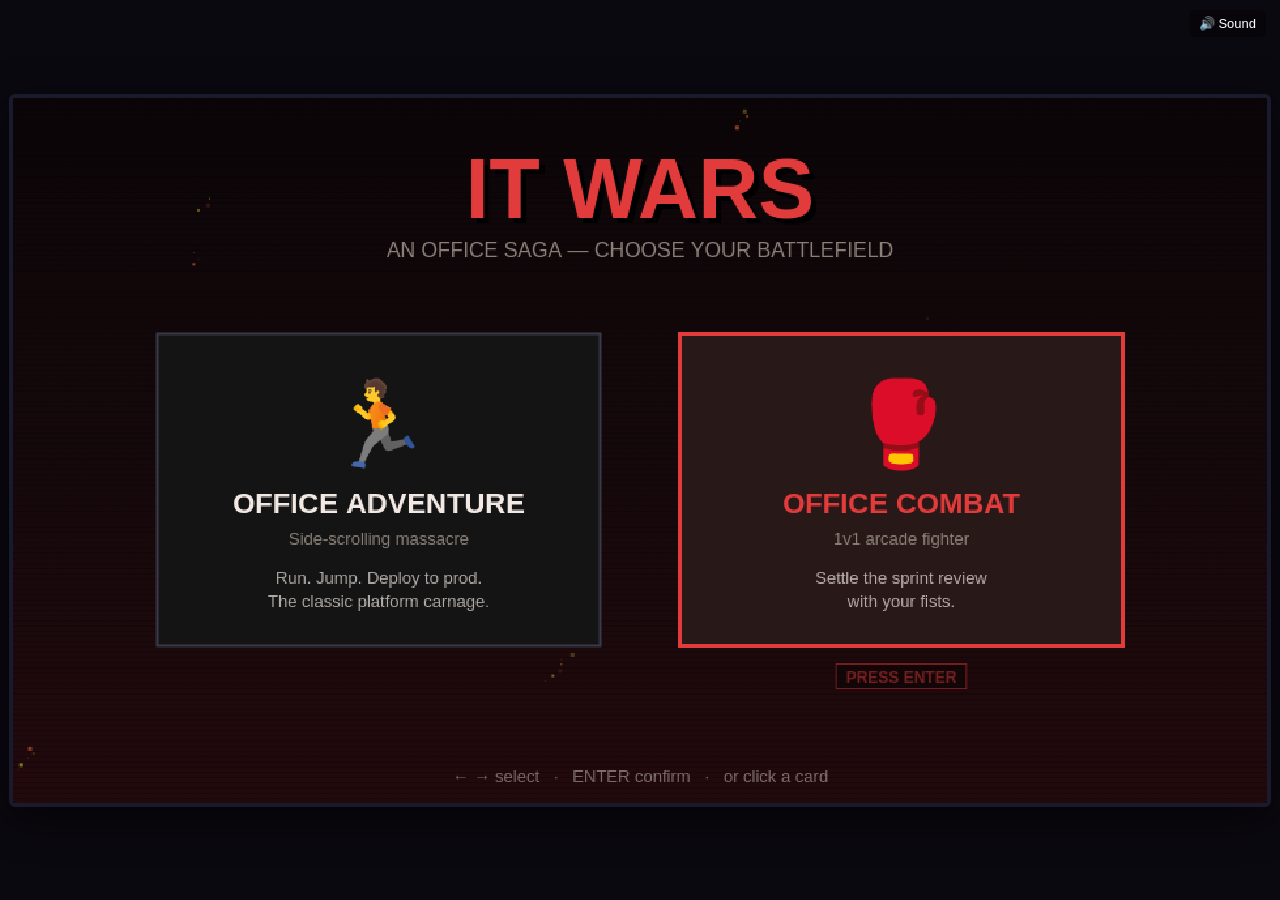
==== commit eddc9aea: "Add IT Wars: modular multi-game shell + Office Combat arcade fighter - Legacy platformer moved verba" ====
--- a/index.html
+++ b/index.html
@@ -3,2118 +3,35 @@
 <head>
 <meta charset="UTF-8">
 <meta name="viewport" content="width=device-width, initial-scale=1.0, user-scalable=no">
-<title>Mario Light — Massacre Edition</title>
-<style>
-  html, body {
-    margin: 0;
-    height: 100%;
-    background: #17090b;
-    font-family: "Trebuchet MS", "Segoe UI", sans-serif;
-    overflow: hidden;
-    touch-action: none;
-  }
-  #wrap {
-    display: flex;
-    flex-direction: column;
-    align-items: center;
-    justify-content: center;
-    height: 100%;
-    gap: 8px;
-  }
-  canvas {
-    background: #5c94fc;
-    image-rendering: pixelated;
-    border: 4px solid #1a1a2e;
-    border-radius: 6px;
-    box-shadow: 0 10px 30px rgba(0,0,0,0.6);
-    max-width: 96vw;
-    max-height: 78vh;
-  }
-  #hud {
-    color: #fff;
-    font-size: 13px;
-    letter-spacing: 1px;
-    text-shadow: 1px 1px 0 #000;
-    user-select: none;
-    text-align: center;
-  }
-  #hud b { color: #ffd93d; }
-  /* Touch controls */
-  #touch {
-    display: none;
-    position: fixed;
-    bottom: 0; left: 0; right: 0;
-    justify-content: space-between;
-    padding: 16px 22px;
-    box-sizing: border-box;
-    pointer-events: none;
-  }
-  #touch .group { display: flex; gap: 14px; pointer-events: auto; }
-  .btn {
-    width: 64px; height: 64px;
-    border-radius: 50%;
-    background: rgba(255,255,255,0.25);
-    border: 2px solid rgba(255,255,255,0.6);
-    color: #fff;
-    font-size: 26px;
-    display: flex; align-items: center; justify-content: center;
-    user-select: none; -webkit-user-select: none;
-    backdrop-filter: blur(2px);
-  }
-  .btn:active { background: rgba(255,255,255,0.5); }
-  @media (pointer: coarse) { #touch { display: flex; } }
-  #soundToggle {
-    position: fixed; top: 10px; right: 14px;
-    background: rgba(0,0,0,0.35); color:#fff; border:none;
-    border-radius: 6px; padding: 6px 10px; font-size: 13px; cursor: pointer;
-    user-select:none;
-  }
-</style>
+<title>IT Wars</title>
+<link rel="stylesheet" href="styles.css">
 </head>
 <body>
 <div id="wrap">
-  <div id="hud">Choose your warrior</div>
-  <canvas id="game" width="800" height="450"></canvas>
+  <canvas id="game" width="960" height="540"></canvas>
 </div>
 
 <button id="soundToggle">🔊 Sound</button>
 
 <div id="touch">
-  <div class="group">
-    <div class="btn" data-key="ArrowLeft">◀</div>
-    <div class="btn" data-key="ArrowRight">▶</div>
+  <div id="joyZone">
+    <div id="joyBase"><div id="joyThumb"></div></div>
   </div>
-  <div class="group">
-    <div class="btn" data-key="Shift" id="rageBtn" style="display:none">😡</div>
-    <div class="btn" data-key="f" id="fireBtn">🔫</div>
-    <div class="btn" data-key=" ">⤒</div>
+  <div id="btnZone">
+    <div class="cbtn" data-action="rage" id="rageBtn">😡</div>
+    <div class="row">
+      <div class="cbtn" data-action="punch">👊</div>
+      <div class="cbtn" data-action="kick">🦶</div>
+      <div class="cbtn" data-action="block">🛡️</div>
+    </div>
+    <div class="row">
+      <div class="cbtn" data-action="heavyPunch">💥</div>
+      <div class="cbtn" data-action="heavyKick">🦵</div>
+      <div class="cbtn" data-action="special">⚡</div>
+    </div>
   </div>
 </div>
 
-<script>
-(() => {
-  const canvas = document.getElementById('game');
-  const ctx = canvas.getContext('2d');
-  const W = canvas.width, H = canvas.height;
-  const TILE = 32;
-
-  // ---- Level maps. Legend:
-  //  X = ground/brick, ? = coin block, M = mushroom block, o = coin,
-  //  E = enemy, G = goal flag, P = player start
-  const LEVELS = [
-    [
-      "                                                                                            ",
-      "                                                                                            ",
-      "                                                                                          G ",
-      "                          o o o                                                           X ",
-      "                         ?                                                              X ",
-      "                                        o o                 o o o                        X ",
-      "            o                          XXXX                     XXXXXXXX        ?  M            X ",
-      "           M         E              o                                                      X ",
-      "                    XXX           XXXXX        E      o o      E        E                  X ",
-      "  P                                          XXXX   XXXXXX   XXXX     XXXXXX                X ",
-      "XXXXXXXXXXXXXXX   XXXXXXXXXXXXXX  XXXXXXXX  XXXXXXXXXXXXXXXXXXXXXXXXXXXXXXXXXXXXXXXXXXXXXXXXX",
-      "XXXXXXXXXXXXXXX   XXXXXXXXXXXXXX  XXXXXXXX  XXXXXXXXXXXXXXXXXXXXXXXXXXXXXXXXXXXXXXXXXXXXXXXXX",
-    ],
-    [
-      "                                                                                              ",
-      "                                                              o o o                          G ",
-      "                                                             XXXXXXX                         X ",
-      "              o o                    M                                          ? ? ?         X ",
-      "             ?  ?              o o o                    E                                     X ",
-      "                             XXXXXXX        o o o                      o o                    X ",
-      "       o o          E                      XXXXXXX     E             XXXXXX      E   E         X ",
-      "      XXXXX   E    XXXX        E                     XXXX                      XXXXXXX         X ",
-      "             XXXX          XXXXXXXX     XXXX                  XXXX                             X ",
-      "  P                                                                                           X ",
-      "XXXXXXXXX     XXXXXXXXXX   XXXXXXXXXXXX   XXXXXXX   XXXXXXXXXXXX   XXXXXXXXXXXXXXXXXXXXXXXXXXXXXX",
-      "XXXXXXXXX     XXXXXXXXXX   XXXXXXXXXXXX   XXXXXXX   XXXXXXXXXXXX   XXXXXXXXXXXXXXXXXXXXXXXXXXXXXX",
-    ],
-    [
-      "                                                                                                  ",
-      "                                                                                              G   ",
-      "      o o o o                                                                                  X   ",
-      "     ?     M                  E   E                  M                      o o o o             X   ",
-      "                            XXXXXXXX        o o o   ?                      XXXXXXXX             X   ",
-      "                 o o                       XXXXXXX            E  E  E                           X   ",
-      "    E           XXXXX        o o                          XXXXXXXXXXX        ? ? ? ?            X   ",
-      "  XXXXX                     XXXXX      E         o o o                                          X   ",
-      "              E                      XXXX      XXXXXXX         o o          E       E           X   ",
-      "  P         XXXXX     E                                      XXXXXX       XXXXXXXXXXX           X   ",
-      "XXXXXXXXX        XXXXXXXX    XXXXXXXXXXX   XXXXXXXXXXX  XXXXXXXXXXXXXXXX                         X   ",
-      "XXXXXXXXX        XXXXXXXX    XXXXXXXXXXX   XXXXXXXXXXX  XXXXXXXXXXXXXXXXXXXXXXXXXXXXXXXXXXXXXXXXXX",
-    ],
-  ];
-
-  // ---- World state
-  let solids, coins, enemies, blocks, mushrooms, bullets, goal, start;
-  let LEVEL, COLS, ROWS, LEVEL_W;
-  let levelIndex = 0;
-
-  // ---- Meta state
-  let character = 'mario';        // 'mario' | 'kratos'
-  let state = 'menu';             // 'menu' | 'play' | 'win' | 'dead'
-  let menuSel = 0;                // 0 = mario, 1 = kratos
-
-  function buildWorld() {
-    LEVEL = LEVELS[levelIndex];
-    COLS = Math.max(...LEVEL.map(r => r.length));
-    ROWS = LEVEL.length;
-    LEVEL_W = COLS * TILE;
-    solids = []; coins = []; enemies = []; blocks = []; mushrooms = []; bullets = [];
-    goal = null;
-    start = {x: TILE*2, y: TILE*2};
-    for (let r = 0; r < ROWS; r++) {
-      const row = LEVEL[r];
-      for (let c = 0; c < row.length; c++) {
-        const ch = row[c];
-        const x = c * TILE, y = r * TILE;
-        if (ch === 'X') solids.push({x, y, w: TILE, h: TILE});
-        else if (ch === 'o') coins.push({x: x + TILE/2, y: y + TILE/2, r: 7, got: false});
-        else if (ch === '?') blocks.push({x, y, w: TILE, h: TILE, used: false, kind: 'coin'});
-        else if (ch === 'M') blocks.push({x, y, w: TILE, h: TILE, used: false, kind: 'mush'});
-        else if (ch === 'E') enemies.push({x: x+4, y: y+2, w: TILE-8, h: TILE-4, vx: -40, vy:0, dead: false, deadT: 0});
-        else if (ch === 'G') goal = {x: x + 8, y, w: 8, h: TILE*8};
-        else if (ch === 'P') start = {x, y};
-      }
-    }
-  }
-
-  // ---- Player
-  let player, cam, score, coinsGot, message, totalScore;
-  let axe = null;                 // thrown Leviathan axe
-  let cans = [];                  // Yadav Ji's milk can bombs
-  let buffalo = null;             // Yadav Ji's stampede
-  let dust = [];                  // stampede dust
-  let bottles = [];               // sickMan's beer bottles
-  let smoke = [];                 // sickMan's cigarette smoke
-  let cups = [];                  // Mr.B's coffee cups
-  let tsunami = null;             // Mr.B's coffee tsunami
-  let shake = 0, killFlash = 0;
-  let combo = 0, comboT = 0;
-  let cheatRage = false, cheatBuf = '', cheatToast = 0;   // type "sudo" → special always ready
-
-  function loadLevel(keepScore) {
-    buildWorld();
-    player = {
-      x: start.x, y: start.y, w: 22, h: 30,
-      vx: 0, vy: 0, onGround: false, face: 1, anim: 0,
-      big: false, invuln: 0, fireCd: 0,
-      axeOut: false, rage: 0, raging: 0,
-      idleT: 0, smoking: false, smokeT: 0, swearT: 0, thinking: false
-    };
-    axe = null;
-    buffalo = null;
-    cam = 0;
-    state = 'play';
-    coinsGot = 0;
-    message = '';
-    pops = []; blood = []; stains = []; gibs = []; popTexts = []; axeTrail = [];
-    cans = []; dust = []; bottles = []; smoke = []; cups = [];
-    tsunami = null;
-    shake = 0; killFlash = 0; combo = 0; comboT = 0;
-    if (!keepScore) { score = 0; totalScore = 0; }
-    updateHudText();
-  }
-  function reset() { levelIndex = 0; loadLevel(false); }
-
-  function startGame(sel) {
-    character = ['mario', 'kratos', 'yadav', 'sickman', 'mrb'][sel] || 'mario';
-    document.getElementById('fireBtn').textContent =
-      {mario:'🔫', kratos:'🪓', yadav:'🥛', sickman:'🍺', mrb:'☕'}[character];
-    const rb = document.getElementById('rageBtn');
-    rb.style.display = character === 'mario' ? 'none' : 'flex';
-    rb.textContent = {kratos:'😡', yadav:'🐃', sickman:'🤬', mrb:'🌊'}[character] || '😡';
-    reset();
-    SFX.menuGo();
-  }
-  function goMenu() {
-    state = 'menu';
-    updateHudText();
-  }
-
-  function updateHudText() {
-    const el = document.getElementById('hud');
-    if (state === 'menu')
-      el.innerHTML = '<b>CHOOSE YOUR WARRIOR</b> &nbsp;•&nbsp; ← → select &nbsp;•&nbsp; Enter / click to begin';
-    else if (character === 'kratos')
-      el.innerHTML = '<b>KRATOS</b> • ← → move • ↑/Space jump • F throw / recall axe • Shift RAGE • R restart • Esc menu';
-    else if (character === 'yadav')
-      el.innerHTML = '<b>YADAV JI</b> • ← → move • ↑/Space jump • F milk can • Shift STAMPEDE • R restart • Esc menu';
-    else if (character === 'sickman')
-      el.innerHTML = '<b>SICKMAN</b> • ← → move • ↑/Space jump • F beer bottle • Shift MELTDOWN • R restart • Esc menu';
-    else if (character === 'mrb')
-      el.innerHTML = '<b>MR.B</b> • ← → move • ↑/Space jump • F coffee cup • Shift TSUNAMI • R restart • Esc menu';
-    else
-      el.innerHTML = '<b>MARIO</b> • ← → move • ↑/Space jump • F shoot • R restart • Esc menu';
-  }
-
-  // ---- Input
-  const keys = {};
-  addEventListener('keydown', e => {
-    if (['ArrowLeft','ArrowRight','ArrowUp','ArrowDown',' '].includes(e.key)) e.preventDefault();
-    resumeAudio();
-    // cheat code: type "sudo" (works anywhere) → toggle infinite special meter
-    if (/^[a-z]$/i.test(e.key)) {
-      cheatBuf = (cheatBuf + e.key.toLowerCase()).slice(-8);
-      if (cheatBuf.endsWith('sudo')) {
-        cheatRage = !cheatRage;
-        cheatToast = 2.5;
-        cheatBuf = '';
-        SFX.power();
-      }
-    }
-    if (state === 'menu') {
-      if (e.key === 'ArrowLeft') {
-        menuSel = (menuSel + PANELS.length - 1) % PANELS.length; SFX.menuMove();
-      } else if (e.key === 'ArrowRight') {
-        menuSel = (menuSel + 1) % PANELS.length; SFX.menuMove();
-      } else if (e.key === 'Enter' || e.key === ' ') {
-        startGame(menuSel);
-      }
-      return;
-    }
-    keys[e.key] = true;
-    if (e.key === 'r' || e.key === 'R') reset();
-    if (e.key === 'Escape') goMenu();
-    if (state !== 'play' && (e.key === ' ' || e.key === 'Enter')) advanceOrRestart();
-  });
-  addEventListener('keyup', e => { keys[e.key] = false; });
-
-  function advanceOrRestart() {
-    if (state === 'win') {
-      if (levelIndex < LEVELS.length - 1) { levelIndex++; loadLevel(true); }
-      else goMenu();
-    } else if (state === 'dead') {
-      reset();
-    }
-  }
-
-  // Menu mouse / tap selection
-  const PANELS = [
-    {x: 12,  y: 140, w: 150, h: 240},   // mario
-    {x: 169, y: 140, w: 150, h: 240},   // kratos
-    {x: 326, y: 140, w: 150, h: 240},   // yadav
-    {x: 483, y: 140, w: 150, h: 240},   // sickman
-    {x: 640, y: 140, w: 150, h: 240},   // mrb
-  ];
-  canvas.addEventListener('click', e => {
-    resumeAudio();
-    if (state !== 'menu') return;
-    const rect = canvas.getBoundingClientRect();
-    const mx = (e.clientX - rect.left) * (W / rect.width);
-    const my = (e.clientY - rect.top) * (H / rect.height);
-    for (let i = 0; i < PANELS.length; i++) {
-      const p = PANELS[i];
-      if (mx > p.x && mx < p.x + p.w && my > p.y && my < p.y + p.h) {
-        menuSel = i;
-        startGame(i);
-        return;
-      }
-    }
-  });
-
-  // Touch buttons
-  document.querySelectorAll('#touch .btn').forEach(b => {
-    const key = b.getAttribute('data-key');
-    const down = e => { e.preventDefault(); resumeAudio();
-      if (state === 'menu') {
-        if (key === 'ArrowLeft') { menuSel = (menuSel + PANELS.length - 1) % PANELS.length; SFX.menuMove(); }
-        else if (key === 'ArrowRight') { menuSel = (menuSel + 1) % PANELS.length; SFX.menuMove(); }
-        else if (key === ' ' || key === 'f') startGame(menuSel);
-        return;
-      }
-      keys[key] = true;
-      if (state !== 'play' && key === ' ') advanceOrRestart(); };
-    const up = e => { e.preventDefault(); keys[key] = false; };
-    b.addEventListener('touchstart', down, {passive:false});
-    b.addEventListener('touchend', up, {passive:false});
-    b.addEventListener('mousedown', down);
-    b.addEventListener('mouseup', up);
-    b.addEventListener('mouseleave', up);
-  });
-
-  // ---- Audio (Web Audio API, no files) ----
-  let audioCtx = null, soundOn = true;
-  function resumeAudio() {
-    if (!soundOn) return;
-    if (!audioCtx) { try { audioCtx = new (window.AudioContext||window.webkitAudioContext)(); } catch(e){} }
-    if (audioCtx && audioCtx.state === 'suspended') audioCtx.resume();
-  }
-  function beep(freq, dur, type, vol, slide) {
-    if (!soundOn || !audioCtx) return;
-    const t = audioCtx.currentTime;
-    const o = audioCtx.createOscillator();
-    const g = audioCtx.createGain();
-    o.type = type || 'square';
-    o.frequency.setValueAtTime(freq, t);
-    if (slide) o.frequency.exponentialRampToValueAtTime(slide, t + dur);
-    g.gain.setValueAtTime(vol || 0.15, t);
-    g.gain.exponentialRampToValueAtTime(0.0001, t + dur);
-    o.connect(g); g.connect(audioCtx.destination);
-    o.start(t); o.stop(t + dur);
-  }
-  const SFX = {
-    jump:  () => beep(420, 0.16, 'square', 0.14, 720),
-    coin:  () => { beep(988, 0.07, 'square', 0.16); setTimeout(()=>beep(1319,0.12,'square',0.16),60); },
-    stomp: () => beep(200, 0.12, 'sine', 0.2, 90),
-    shoot: () => beep(880, 0.09, 'square', 0.12, 220),
-    splat: () => { beep(160, 0.18, 'sawtooth', 0.22, 50); setTimeout(()=>beep(90,0.2,'triangle',0.18,40),20); },
-    gore:  () => { beep(140, 0.22, 'sawtooth', 0.26, 40); setTimeout(()=>beep(70,0.28,'triangle',0.22,28),30);
-                   setTimeout(()=>beep(200,0.1,'sawtooth',0.14,60),80); },
-    whoosh:() => beep(520, 0.26, 'sawtooth', 0.14, 130),
-    recall:() => beep(140, 0.24, 'sawtooth', 0.14, 620),
-    catchAxe:() => { beep(300, 0.07, 'square', 0.2, 180); setTimeout(()=>beep(520,0.06,'square',0.12),50); },
-    thunk: () => beep(110, 0.14, 'triangle', 0.26, 55),
-    roar:  () => { [90,130,80,110,60].forEach((f,i)=>setTimeout(()=>beep(f,0.32,'sawtooth',0.3,f*0.55),i*85)); },
-    block: () => beep(330, 0.08, 'square', 0.16, 520),
-    power: () => { [523,659,784,1047].forEach((f,i)=>setTimeout(()=>beep(f,0.12,'square',0.16),i*70)); },
-    hurt:  () => beep(300, 0.3, 'sawtooth', 0.18, 80),
-    die:   () => { [392,330,262,196].forEach((f,i)=>setTimeout(()=>beep(f,0.2,'triangle',0.2),i*130)); },
-    win:   () => { [523,659,784,1047,784,1047].forEach((f,i)=>setTimeout(()=>beep(f,0.15,'square',0.18),i*120)); },
-    cup:   () => beep(880, 0.08, 'sine', 0.12, 1400),
-    scald: () => { beep(600, 0.12, 'sine', 0.18, 180); setTimeout(()=>beep(300,0.14,'triangle',0.14,90),50); },
-    wave:  () => { for (let i=0;i<8;i++) setTimeout(()=>beep(120 - i*6, 0.3, 'sawtooth', 0.2, 60), i*140); },
-    bottle:() => beep(500, 0.15, 'sine', 0.13, 900),
-    glass: () => { beep(1400, 0.08, 'square', 0.15, 500); setTimeout(()=>beep(900,0.1,'square',0.12,300),40); setTimeout(()=>beep(1800,0.06,'square',0.09,700),80); },
-    swear: () => { beep(220, 0.22, 'sawtooth', 0.25, 90); setTimeout(()=>beep(160,0.18,'sawtooth',0.2,70),60); },
-    lighter:() => { beep(1200, 0.03, 'square', 0.12); setTimeout(()=>beep(400,0.15,'sine',0.08,200),50); },
-    lob:   () => beep(340, 0.18, 'sine', 0.14, 620),
-    splash:() => { beep(760, 0.1, 'sine', 0.2, 240); setTimeout(()=>beep(420,0.16,'triangle',0.16,120),40); },
-    moo:   () => { beep(160, 0.55, 'triangle', 0.3, 75); setTimeout(()=>beep(120,0.4,'sawtooth',0.12,60),120); },
-    stampede: () => { for (let i=0;i<10;i++) setTimeout(()=>beep(55 + (i%3)*12, 0.14, 'triangle', 0.28, 38), i*150); },
-    menuMove: () => beep(420, 0.06, 'square', 0.12),
-    menuGo:   () => { beep(523, 0.1, 'square', 0.15); setTimeout(()=>beep(784,0.16,'square',0.15),90); },
-  };
-  document.getElementById('soundToggle').addEventListener('click', () => {
-    soundOn = !soundOn;
-    document.getElementById('soundToggle').textContent = soundOn ? '🔊 Sound' : '🔇 Muted';
-    if (soundOn) resumeAudio();
-  });
-
-  // ---- Physics constants
-  const GRAV = 1500, MOVE = 420, ACCEL = 1600, FRICTION = 2400, JUMP = 660, MAXFALL = 900;
-  const AXE_SPEED = 620, AXE_RANGE = 380, AXE_RETURN = 950, RAGE_DUR = 6;
-
-  function aabb(a, b) {
-    return a.x < b.x + b.w && a.x + a.w > b.x && a.y < b.y + b.h && a.y + a.h > b.y;
-  }
-
-  // grow / shrink keeps feet planted
-  function setBig(p, big) {
-    if (p.big === big) return;
-    const oldH = p.h;
-    p.big = big;
-    p.h = big ? 40 : 30;
-    p.w = big ? 26 : 22;
-    p.y -= (p.h - oldH); // keep feet at same level
-  }
-
-  function hurtPlayer() {
-    if (player.invuln > 0 || player.raging > 0) return;
-    if (player.big) { setBig(player, false); player.invuln = 1.3; SFX.hurt(); }
-    else {
-      state = 'dead';
-      message = character === 'kratos' ? 'Valhalla rejects you. Press Space / R'
-              : character === 'yadav' ? '502 Bad Gateway. Press Space / R'
-              : character === 'sickman' ? 'Have you tried rebooting? Press Space / R'
-              : character === 'mrb' ? 'Coffee break needed. Press Space / R'
-              : 'Press Space / R';
-      SFX.die();
-    }
-  }
-
-  // ---- Kill feedback (combo popups, rage, shake)
-  function registerKill(x, y, brutal) {
-    combo++; comboT = 2.2;
-    const words = ['KILL', 'BRUTAL!', 'SAVAGE!!', 'RUTHLESS!!!', 'GODLIKE!!!!'];
-    const w = words[Math.min(combo - 1, words.length - 1)];
-    spawnText(x, y - 22, w, combo > 2 ? '#ff3030' : '#ffd93d', combo > 2 ? 22 : 16);
-    if (character !== 'mario') {
-      player.rage = Math.min(100, player.rage + (brutal ? 26 : 18));
-    }
-    if (brutal) { shake = Math.max(shake, 7); killFlash = 0.14; }
-  }
-
-  function activateRage() {
-    player.raging = RAGE_DUR;
-    player.rage = 0;
-    shake = Math.max(shake, 12);
-    killFlash = 0.2;
-    SFX.roar();
-    spawnText(player.x + player.w/2, player.y - 30, 'SPARTAN RAGE!', '#ff2020', 26);
-    // shockwave: annihilate everything nearby
-    const cx = player.x + player.w/2, cy = player.y + player.h/2;
-    for (const en of enemies) {
-      if (en.dead) continue;
-      const ex = en.x + en.w/2, ey = en.y + en.h/2;
-      if ((ex-cx)*(ex-cx) + (ey-cy)*(ey-cy) < 130*130) {
-        killEnemyBrutal(en, ex > cx ? 1 : -1);
-      }
-    }
-  }
-
-  function killEnemyBrutal(en, dir, milky) {
-    en.dead = true; en.gibbed = true; en.deadT = 0;
-    score += 300; totalScore += 300;
-    spawnGibs(en, dir);
-    spawnBlood(en.x + en.w/2, en.y + en.h/2, dir);
-    spawnBlood(en.x + en.w/2, en.y + en.h/3, -dir);
-    if (milky) spawnMilk(en.x + en.w/2, en.y + en.h/2);
-    SFX.gore();
-    registerKill(en.x + en.w/2, en.y, true);
-  }
-
-  // ---- Milk cans (Yadav Ji)
-  function updateCans(dt) {
-    for (const c of cans) {
-      if (c.dead) continue;
-      c.vy += GRAV * 0.8 * dt;
-      c.x += c.vx * dt; c.y += c.vy * dt;
-      c.rot += c.vr * dt;
-      const box = {x: c.x - 5, y: c.y - 7, w: 10, h: 14};
-      let boom = solids.some(s => aabb(box, s)) || blocks.some(b => !b.used && aabb(box, b)) || c.y > H + 120;
-      if (!boom) for (const en of enemies) { if (!en.dead && aabb(box, en)) { boom = true; break; } }
-      if (boom) { c.dead = true; explodeCan(c.x, c.y); }
-    }
-    cans = cans.filter(c => !c.dead);
-  }
-  function explodeCan(x, y) {
-    spawnMilk(x, y);
-    spawnText(x, y - 16, 'SPLASH!', '#f6f1e5', 15);
-    SFX.splash();
-    shake = Math.max(shake, 5);
-    killFlash = Math.max(killFlash, 0.06);
-    for (const en of enemies) {
-      if (en.dead) continue;
-      const ex = en.x + en.w/2, ey = en.y + en.h/2;
-      if ((ex-x)*(ex-x) + (ey-y)*(ey-y) < 75*75) killEnemyBrutal(en, ex >= x ? 1 : -1, true);
-    }
-  }
-
-  // ---- Beer bottles (sickMan)
-  function updateBottles(dt) {
-    for (const b of bottles) {
-      if (b.dead) continue;
-      b.vy += GRAV * 0.7 * dt;
-      b.x += b.vx * dt; b.y += b.vy * dt;
-      b.rot += b.vr * dt;
-      const box = {x: b.x - 4, y: b.y - 6, w: 8, h: 12};
-      if (solids.some(s => aabb(box, s)) || blocks.some(bl => !bl.used && aabb(box, bl)) || b.y > H + 120) {
-        b.dead = true; spawnBeer(b.x, b.y); spawnPop(b.x, b.y); SFX.glass();
-        continue;
-      }
-      for (const en of enemies) {
-        if (!en.dead && aabb(box, en)) {
-          b.dead = true; spawnBeer(b.x, b.y); SFX.glass();
-          killEnemyBrutal(en, b.vx >= 0 ? 1 : -1, false);
-          break;
-        }
-      }
-    }
-    bottles = bottles.filter(b => !b.dead);
-  }
-  // amber beer + white foam spray
-  function spawnBeer(x, y) {
-    for (let i=0;i<20;i++){
-      const a = Math.random() * Math.PI * 2;
-      const spd = 50 + Math.random()*220;
-      blood.push({
-        x, y,
-        vx: Math.cos(a)*spd,
-        vy: Math.sin(a)*spd - 140,
-        r: 1.5 + Math.random()*2.5,
-        t: 0, life: 0.6 + Math.random()*0.5,
-        landed: false,
-        col: Math.random() < 0.35 ? '246,241,229' : '217,150,40',
-        scol: '170,120,40'
-      });
-    }
-  }
-
-  // ---- Coffee cups (Mr.B)
-  function updateCups(dt) {
-    for (const c of cups) {
-      if (c.dead) continue;
-      c.vy += GRAV * 0.75 * dt;
-      c.x += c.vx * dt; c.y += c.vy * dt;
-      c.rot += c.vr * dt;
-      const box = {x: c.x - 4, y: c.y - 4, w: 8, h: 8};
-      let hit = solids.some(s => aabb(box, s)) || blocks.some(bl => !bl.used && aabb(box, bl)) || c.y > H + 120;
-      if (!hit) for (const en of enemies) { if (!en.dead && aabb(box, en)) { hit = true; break; } }
-      if (hit) {
-        c.dead = true;
-        spawnCoffee(c.x, c.y);
-        SFX.scald();
-        shake = Math.max(shake, 3);
-        for (const en of enemies) {
-          if (en.dead) continue;
-          const ex = en.x + en.w/2, ey = en.y + en.h/2;
-          if ((ex-c.x)*(ex-c.x) + (ey-c.y)*(ey-c.y) < 55*55) killEnemyBrutal(en, ex >= c.x ? 1 : -1, false);
-        }
-      }
-    }
-    cups = cups.filter(c => !c.dead);
-  }
-  // hot coffee burst — brown droplets, dark roast stains
-  function spawnCoffee(x, y) {
-    for (let i=0;i<22;i++){
-      const a = Math.random() * Math.PI * 2;
-      const spd = 50 + Math.random()*220;
-      blood.push({
-        x, y,
-        vx: Math.cos(a)*spd,
-        vy: Math.sin(a)*spd - 140,
-        r: 1.5 + Math.random()*3,
-        t: 0, life: 0.6 + Math.random()*0.5,
-        landed: false,
-        col: '150,95,40', scol: '110,70,30'
-      });
-    }
-  }
-
-  // ---- Coffee tsunami (Mr.B's special)
-  function activateTsunami() {
-    player.rage = 0;
-    const dir = player.face;
-    tsunami = {x: dir > 0 ? cam - 60 : cam + W + 60, dir, t: 0};
-    shake = Math.max(shake, 10);
-    killFlash = 0.15;
-    spawnText(player.x + player.w/2, player.y - 34, 'COFFEE TSUNAMI!!', '#c88a40', 24);
-    SFX.wave();
-  }
-  function updateTsunami(dt) {
-    if (!tsunami) return;
-    const w = tsunami;
-    w.t += dt;
-    w.x += 620 * w.dir * dt;
-    shake = Math.max(shake, 3);
-    for (const en of enemies) {
-      if (en.dead) continue;
-      const ex = en.x + en.w/2;
-      const inWave = w.dir > 0 ? (ex <= w.x && ex >= w.x - 620) : (ex >= w.x && ex <= w.x + 620);
-      if (inWave) {
-        spawnCoffee(ex, en.y + en.h/2);
-        killEnemyBrutal(en, w.dir, false);
-      }
-    }
-    if (w.t > 8 || w.x < cam - 700 || w.x > cam + W + 700) tsunami = null;
-  }
-
-  // ---- Meltdown (sickMan's special)
-  function activateAnger() {
-    player.raging = RAGE_DUR;
-    player.rage = 0;
-    player.swearT = 0.05;
-    player.smoking = false; player.idleT = 0;
-    shake = Math.max(shake, 10);
-    killFlash = 0.18;
-    spawnText(player.x + player.w/2, player.y - 40, 'MELTDOWN!!', '#ff3020', 26);
-  }
-
-  function updateSmoke(dt) {
-    for (const s of smoke) { s.t += dt; s.x += s.drift * dt; s.y -= 24 * dt; }
-    smoke = smoke.filter(s => s.t < s.life);
-  }
-
-  // ---- Buffalo stampede (Yadav Ji's special)
-  function activateStampede() {
-    player.rage = 0;
-    const dir = player.face;
-    buffalo = {x: dir > 0 ? cam - 110 : cam + W + 110, y: player.y - 30, w: 62, h: 34, dir, vy: 0, t: 0, anim: 0};
-    shake = Math.max(shake, 10);
-    killFlash = 0.15;
-    spawnText(player.x + player.w/2, player.y - 30, 'RELEASE THE HERD!', '#f6f1e5', 24);
-    SFX.moo(); SFX.stampede();
-  }
-  function updateBuffalo(dt) {
-    if (!buffalo) return;
-    const b = buffalo;
-    b.t += dt; b.anim += dt * 16;
-    b.x += 540 * b.dir * dt;
-    b.vy = Math.min(MAXFALL, b.vy + GRAV * dt);
-    b.y += b.vy * dt;
-    for (const s of solids) {
-      if (aabb(b, s) && b.vy > 0 && b.y + b.h - s.y < 26) { b.y = s.y - b.h; b.vy = 0; }
-    }
-    shake = Math.max(shake, 3);
-    dust.push({x: b.x + (b.dir > 0 ? 2 : b.w - 2), y: b.y + b.h - 4, r: 4 + Math.random()*5, t: 0, life: 0.5});
-    for (const en of enemies) {
-      if (!en.dead && aabb(b, en)) killEnemyBrutal(en, b.dir, true);
-    }
-    if (b.t > 8 || b.x < cam - 320 || b.x > cam + W + 320 || b.y > H + 250) buffalo = null;
-  }
-  function updateDust(dt) {
-    for (const d of dust) d.t += dt;
-    dust = dust.filter(d => d.t < d.life);
-  }
-
-  // ---- Axe (Kratos)
-  function throwAxe(p) {
-    const dir = p.face;
-    axe = {
-      x: dir > 0 ? p.x + p.w + 6 : p.x - 6,
-      y: p.y + p.h * 0.4,
-      vx: AXE_SPEED * dir,
-      vy: -70,
-      spin: 0,
-      dir,
-      phase: 'fly',        // fly -> stuck -> return
-      startX: p.x,
-      stuckT: 0
-    };
-    p.axeOut = true;
-    p.fireCd = 0.15;
-    SFX.whoosh();
-  }
-
-  function updateAxe(dt) {
-    if (!axe) return;
-    const p = player;
-    const speedMul = p.raging > 0 ? 1.5 : 1;
-    axe.spin += dt * (axe.phase === 'return' ? 26 : 18) * axe.dir;
-
-    if (axe.phase === 'fly') {
-      axe.vy += 420 * dt;
-      axe.x += axe.vx * speedMul * dt;
-      axe.y += axe.vy * dt;
-      axeTrail.push({x: axe.x, y: axe.y, r: 3 + Math.random()*2, t: 0, life: 0.3});
-      const box = {x: axe.x - 12, y: axe.y - 12, w: 24, h: 24};
-      if (solids.some(s => aabb(box, s)) || blocks.some(b => !b.used && aabb(box, b))) {
-        axe.phase = 'stuck'; axe.stuckT = 0;
-        axe.x -= axe.vx * speedMul * dt; axe.y -= axe.vy * dt;
-        SFX.thunk(); shake = Math.max(shake, 3);
-        spawnPop(axe.x, axe.y);
-      } else if (Math.abs(axe.x - axe.startX) > AXE_RANGE || axe.y > H + 100) {
-        axe.phase = 'stuck'; axe.stuckT = 0;
-      }
-    } else if (axe.phase === 'stuck') {
-      axe.stuckT += dt;
-      if (axe.stuckT > 0.55) beginRecall();
-    } else if (axe.phase === 'return') {
-      const tx = p.x + p.w/2, ty = p.y + p.h * 0.4;
-      const dx = tx - axe.x, dy = ty - axe.y;
-      const d = Math.hypot(dx, dy);
-      if (d < 28) {
-        axe = null; p.axeOut = false;
-        SFX.catchAxe();
-        return;
-      }
-      const v = AXE_RETURN * speedMul;
-      axe.x += dx / d * v * dt;
-      axe.y += dy / d * v * dt;
-      axeTrail.push({x: axe.x, y: axe.y, r: 3 + Math.random()*2, t: 0, life: 0.3});
-    }
-
-    // slice enemies in fly & return phases — pierces, never stops
-    if (axe && axe.phase !== 'stuck') {
-      const box = {x: axe.x - 13, y: axe.y - 13, w: 26, h: 26};
-      for (const en of enemies) {
-        if (en.dead) continue;
-        if (aabb(box, en)) killEnemyBrutal(en, axe.vx >= 0 ? 1 : -1);
-      }
-    }
-  }
-
-  function beginRecall() {
-    if (!axe || axe.phase === 'return') return;
-    axe.phase = 'return';
-    SFX.recall();
-  }
-
-  function update(dt) {
-    if (state !== 'play') return;
-    const p = player;
-    if (p.invuln > 0) p.invuln -= dt;
-    if (p.raging > 0) p.raging -= dt;
-    if (comboT > 0) { comboT -= dt; if (comboT <= 0) combo = 0; }
-
-    const rage = p.raging > 0;
-    const moveMax = rage ? MOVE * 1.35 : MOVE;
-    const accel = rage ? ACCEL * 1.4 : ACCEL;
-
-    let dir = 0;
-    if (keys['ArrowLeft']) dir -= 1;
-    if (keys['ArrowRight']) dir += 1;
-    if (dir !== 0) {
-      p.vx += dir * accel * dt; p.face = dir; p.anim += dt * 10;
-    } else {
-      if (p.vx > 0) p.vx = Math.max(0, p.vx - FRICTION * dt);
-      else if (p.vx < 0) p.vx = Math.min(0, p.vx + FRICTION * dt);
-    }
-    p.vx = Math.max(-moveMax, Math.min(moveMax, p.vx));
-
-    if ((keys['ArrowUp'] || keys[' ']) && p.onGround) {
-      p.vy = -JUMP * (rage ? 1.08 : 1); p.onGround = false; SFX.jump();
-    }
-
-    // attack
-    if (p.fireCd > 0) p.fireCd -= dt;
-    if (keys['f'] || keys['F']) {
-      if (character === 'mario') {
-        if (p.fireCd <= 0) {
-          bullets.push({
-            x: p.face>0 ? p.x + p.w : p.x - 8,
-            y: p.y + p.h*0.45, w: 8, h: 6,
-            vx: 460 * p.face, life: 1.4
-          });
-          p.fireCd = 0.28;
-          SFX.shoot();
-        }
-      } else if (character === 'kratos') {
-        if (p.fireCd <= 0) {
-          if (!p.axeOut) throwAxe(p);
-          else beginRecall();          // GoW-style recall on second press
-          p.fireCd = 0.25;
-        }
-      } else if (character === 'yadav') {
-        // Yadav Ji lobs exploding milk cans
-        if (p.fireCd <= 0) {
-          cans.push({
-            x: p.face > 0 ? p.x + p.w + 2 : p.x - 10,
-            y: p.y + p.h * 0.3,
-            vx: 430 * p.face + p.vx * 0.4,
-            vy: -260,
-            rot: 0, vr: 12 * p.face
-          });
-          p.fireCd = 0.55;
-          SFX.lob();
-        }
-      } else if (character === 'sickman') {
-        // sickMan chucks beer bottles
-        if (p.fireCd <= 0) {
-          bottles.push({
-            x: p.face > 0 ? p.x + p.w + 2 : p.x - 8,
-            y: p.y + p.h * 0.35,
-            vx: 500 * p.face + p.vx * 0.4,
-            vy: -120,
-            rot: 0, vr: 14 * p.face
-          });
-          p.fireCd = 0.4;
-          SFX.bottle();
-        }
-      } else {
-        // Mr.B flings scalding coffee cups
-        if (p.fireCd <= 0) {
-          cups.push({
-            x: p.face > 0 ? p.x + p.w + 2 : p.x - 8,
-            y: p.y + p.h * 0.3,
-            vx: 470 * p.face + p.vx * 0.4,
-            vy: -180,
-            rot: 0, vr: 10 * p.face
-          });
-          p.fireCd = 0.45;
-          SFX.cup();
-        }
-      }
-    }
-
-    // Special: Spartan Rage / Buffalo Stampede / Meltdown / Coffee Tsunami
-    if (keys['Shift'] && character !== 'mario' && p.rage >= 100 && p.raging <= 0 && !buffalo && !tsunami) {
-      if (character === 'kratos') activateRage();
-      else if (character === 'yadav') activateStampede();
-      else if (character === 'mrb') activateTsunami();
-      else activateAnger();
-    }
-    // cheat: keep the special meter topped up
-    if (cheatRage && character !== 'mario' && p.raging <= 0 && !buffalo && !tsunami) p.rage = 100;
-
-    // Mr.B: stand still 3s → "Coffe piyega?" thought bubble
-    if (character === 'mrb') {
-      const idle = dir === 0 && p.onGround && Math.abs(p.vx) < 5 &&
-                   !keys['f'] && !keys['F'] && p.raging <= 0;
-      if (idle) {
-        p.idleT += dt;
-        if (p.idleT > 3) p.thinking = true;
-      } else { p.idleT = 0; p.thinking = false; }
-    }
-
-    // sickMan: meltdown — scream censored abuse in deadly waves
-    if (character === 'sickman' && p.raging > 0) {
-      p.swearT -= dt;
-      if (p.swearT <= 0) {
-        p.swearT = 0.8;
-        const words = ['F**K OFF!!', 'S**T!!', 'A**HOLE!!', 'D**N IT!!', 'B****CKS!!', 'GO TO H**L!!', 'WTF!!'];
-        spawnText(p.x + p.w/2, p.y - 26, words[Math.floor(Math.random()*words.length)], '#ff5030', 20);
-        SFX.swear();
-        shake = Math.max(shake, 6);
-        const cx = p.x + p.w/2, cy = p.y + p.h/2;
-        for (const en of enemies) {
-          if (en.dead) continue;
-          const ex = en.x + en.w/2, ey = en.y + en.h/2;
-          if ((ex-cx)*(ex-cx) + (ey-cy)*(ey-cy) < 120*120) killEnemyBrutal(en, ex >= cx ? 1 : -1, false);
-        }
-      }
-    }
-
-    // sickMan: stand still 5s → lights a cigarette
-    if (character === 'sickman') {
-      const idle = dir === 0 && p.onGround && Math.abs(p.vx) < 5 &&
-                   !keys['f'] && !keys['F'] && p.raging <= 0;
-      if (idle) {
-        p.idleT += dt;
-        if (p.idleT > 5 && !p.smoking) { p.smoking = true; p.smokeT = 0.2; SFX.lighter(); }
-      } else { p.idleT = 0; p.smoking = false; }
-      if (p.smoking) {
-        p.smokeT -= dt;
-        if (p.smokeT <= 0) {
-          p.smokeT = 0.45;
-          smoke.push({
-            x: p.x + (p.face > 0 ? p.w + 6 : -6), y: p.y + 8,
-            r: 2 + Math.random()*2, t: 0, life: 1.6,
-            drift: (Math.random()-0.5)*20
-          });
-        }
-      }
-    }
-
-    p.vy = Math.min(MAXFALL, p.vy + GRAV * dt);
-
-    // move X
-    p.x += p.vx * dt;
-    for (const s of solids) {
-      if (aabb(p, s)) { if (p.vx > 0) p.x = s.x - p.w; else if (p.vx < 0) p.x = s.x + s.w; p.vx = 0; }
-    }
-    for (const b of blocks) {
-      if (aabb(p, b)) { if (p.vx > 0) p.x = b.x - p.w; else if (p.vx < 0) p.x = b.x + b.w; p.vx = 0; }
-    }
-
-    // move Y
-    p.onGround = false;
-    p.y += p.vy * dt;
-    const allBlocks = solids.concat(blocks);
-    for (const s of allBlocks) {
-      if (aabb(p, s)) {
-        if (p.vy > 0) { p.y = s.y - p.h; p.vy = 0; p.onGround = true; }
-        else if (p.vy < 0) {
-          p.y = s.y + s.h; p.vy = 0;
-          const b = blocks.find(bb => bb === s && !bb.used);
-          if (b) {
-            b.used = true; spawnPop(b.x + TILE/2, b.y);
-            if (b.kind === 'mush') {
-              mushrooms.push({x:b.x+4, y:b.y-TILE, w:24, h:24, vx:60, vy:0, emerge: TILE});
-              SFX.block();
-            } else { score += 200; totalScore += 200; SFX.block(); }
-          }
-        }
-      }
-    }
-
-    if (p.x < 0) p.x = 0;
-    if (p.x + p.w > LEVEL_W) p.x = LEVEL_W - p.w;
-    if (p.y > H + 200) {
-      state = 'dead';
-      message = character === 'kratos' ? 'Even gods fall. Press Space / R'
-              : character === 'yadav' ? 'Node crashed! Press Space / R'
-              : character === 'sickman' ? 'Kernel panic! Press Space / R'
-              : character === 'mrb' ? 'NullPointerException! Press Space / R'
-              : 'You fell! Press Space / R';
-      SFX.die();
-    }
-
-    // coins
-    for (const co of coins) {
-      if (co.got) continue;
-      if (p.x < co.x + co.r && p.x + p.w > co.x - co.r &&
-          p.y < co.y + co.r && p.y + p.h > co.y - co.r) {
-        co.got = true; coinsGot++; score += 100; totalScore += 100; SFX.coin();
-      }
-    }
-
-    // mushrooms (move, fall, get collected)
-    for (const m of mushrooms) {
-      if (m.collected) continue;
-      if (m.emerge > 0) { const d = Math.min(40*dt, m.emerge); m.y -= d; m.emerge -= d; continue; }
-      m.vy = Math.min(MAXFALL, (m.vy||0) + GRAV*dt);
-      m.x += m.vx * dt; m.y += m.vy * dt;
-      for (const s of solids) {
-        if (aabb(m, s)) {
-          if (m.vy > 0 && m.y + m.h - s.y < 20) { m.y = s.y - m.h; m.vy = 0; }
-          else { if (m.vx>0) m.x = s.x - m.w; else m.x = s.x + s.w; m.vx *= -1; }
-        }
-      }
-      if (m.x < 0 || m.x + m.w > LEVEL_W) m.vx *= -1;
-      if (aabb(p, m)) {
-        m.collected = true; setBig(p, true); score += 500; totalScore += 500; SFX.power();
-        if (character === 'kratos') spawnText(p.x + p.w/2, p.y - 24, 'BOY!', '#9fe8ff', 18);
-        else if (character === 'yadav') spawnText(p.x + p.w/2, p.y - 24, 'AUTO-SCALED!', '#7ee787', 16);
-        else if (character === 'sickman') spawnText(p.x + p.w/2, p.y - 24, 'SUDO GROW!', '#f5a623', 16);
-        else if (character === 'mrb') spawnText(p.x + p.w/2, p.y - 24, 'EXTRA SHOT!', '#c88a40', 16);
-      }
-    }
-
-    // enemies
-    for (const en of enemies) {
-      if (en.dead) { en.deadT += dt; continue; }
-      en.x += en.vx * dt;
-      en.vy = (en.vy || 0) + GRAV * dt;
-      en.y += en.vy * dt;
-      let grounded = false;
-      for (const s of solids) {
-        if (aabb(en, s)) { if (en.vy > 0) { en.y = s.y - en.h; en.vy = 0; grounded = true; } }
-      }
-      const ahead = {x: en.x + (en.vx>0?en.w+2:-2), y: en.y + en.h + 2, w: 1, h: 1};
-      const floorAhead = solids.some(s => aabb(ahead, s));
-      const wallHit = solids.some(s => aabb({x:en.x + (en.vx>0?en.w:-1), y:en.y, w:1, h:en.h}, s));
-      if ((!floorAhead && grounded) || wallHit) en.vx *= -1;
-
-      if (aabb(p, en)) {
-        const stomped = p.vy > 0 && (p.y + p.h) - en.y < 20;
-        if (stomped) {
-          en.dead = true; en.deadT = 0; p.vy = -JUMP * 0.6;
-          score += 300; totalScore += 300; SFX.stomp();
-          if (character === 'kratos') {
-            // Kratos doesn't stomp. He crushes.
-            spawnBlood(en.x + en.w/2, en.y + en.h - 4, 1);
-            spawnBlood(en.x + en.w/2, en.y + en.h - 4, -1);
-            shake = Math.max(shake, 4);
-            spawnText(en.x + en.w/2, en.y - 14, 'CRUSHED', '#ff6b6b', 14);
-            SFX.gore();
-          }
-          registerKill(en.x + en.w/2, en.y, false);
-        }
-        else if (p.raging > 0) {
-          // rage-charge straight through them
-          killEnemyBrutal(en, p.face);
-        }
-        else hurtPlayer();
-      }
-    }
-
-    // bullets (Mario)
-    for (const bu of bullets) {
-      if (bu.dead) continue;
-      bu.life -= dt;
-      bu.x += bu.vx * dt;
-      if (bu.life <= 0 || bu.x < cam - 40 || bu.x > cam + W + 40) { bu.dead = true; continue; }
-      // hit walls / blocks
-      if (solids.some(s => aabb(bu, s)) || blocks.some(b => !b.used && aabb(bu, b))) {
-        bu.dead = true; spawnPop(bu.x, bu.y); continue;
-      }
-      // hit enemies
-      for (const en of enemies) {
-        if (en.dead) continue;
-        if (aabb(bu, en)) {
-          en.dead = true; en.shot = true; en.deadT = 0; bu.dead = true;
-          score += 200; totalScore += 200; SFX.splat();
-          spawnBlood(en.x + en.w/2, en.y + en.h/2, bu.vx > 0 ? 1 : -1);
-          registerKill(en.x + en.w/2, en.y, false);
-          break;
-        }
-      }
-    }
-    bullets = bullets.filter(b => !b.dead);
-
-    // axe (Kratos)
-    updateAxe(dt);
-
-    // milk cans + stampede (Yadav Ji)
-    updateCans(dt);
-    updateBuffalo(dt);
-
-    // beer bottles (sickMan)
-    updateBottles(dt);
-
-    // coffee cups + tsunami (Mr.B)
-    updateCups(dt);
-    updateTsunami(dt);
-
-    // goal
-    if (goal && aabb(p, goal)) {
-      state = 'win';
-      score += 1000; totalScore += 1000;
-      message = (levelIndex < LEVELS.length - 1) ? 'Press Space for next level' : 'Press Space for menu';
-      SFX.win();
-    }
-
-    cam = Math.max(0, Math.min(LEVEL_W - W, p.x + p.w/2 - W/2));
-  }
-
-  // ---- particles
-  let pops = [];
-  function spawnPop(x, y) {
-    for (let i=0;i<6;i++) pops.push({x, y, vx:(Math.random()-0.5)*120, vy:-Math.random()*180-60, t:0});
-  }
-  function updatePops(dt){
-    for (const q of pops){ q.t+=dt; q.vy+=GRAV*dt; q.x+=q.vx*dt; q.y+=q.vy*dt; }
-    pops = pops.filter(q => q.t < 0.6);
-  }
-
-  // ---- axe frost trail
-  let axeTrail = [];
-  function updateAxeTrail(dt){
-    for (const a of axeTrail) a.t += dt;
-    axeTrail = axeTrail.filter(a => a.t < a.life);
-  }
-
-  // ---- floating combat text
-  let popTexts = [];
-  function spawnText(x, y, txt, color, size) {
-    popTexts.push({x, y, txt, color, size: size || 16, t: 0, life: 1.1});
-  }
-  function updateTexts(dt){
-    for (const t of popTexts) { t.t += dt; t.y -= 36 * dt; }
-    popTexts = popTexts.filter(t => t.t < t.life);
-  }
-
-  // ---- blood (when an enemy is shot / sliced)
-  let blood = [];   // flying droplets
-  let stains = [];  // splatter left on the ground
-  function spawnBlood(x, y, dir) {
-    for (let i=0;i<22;i++){
-      const a = (Math.random()-0.5) * Math.PI;          // spray cone
-      const spd = 80 + Math.random()*260;
-      blood.push({
-        x, y,
-        vx: Math.cos(a)*spd*dir + dir*120,
-        vy: Math.sin(a)*spd - 120 - Math.random()*120,
-        r: 1.5 + Math.random()*3,
-        t: 0, life: 0.7 + Math.random()*0.6,
-        landed: false
-      });
-    }
-  }
-  // milk burst — white droplets in all directions, leaves creamy stains
-  function spawnMilk(x, y) {
-    for (let i=0;i<30;i++){
-      const a = Math.random() * Math.PI * 2;
-      const spd = 60 + Math.random()*240;
-      blood.push({
-        x, y,
-        vx: Math.cos(a)*spd,
-        vy: Math.sin(a)*spd - 160,
-        r: 1.5 + Math.random()*3.5,
-        t: 0, life: 0.7 + Math.random()*0.6,
-        landed: false,
-        col: '246,241,229', scol: '228,220,204'
-      });
-    }
-  }
-  function updateBlood(dt){
-    for (const d of blood){
-      if (d.landed) { d.t += dt; continue; }
-      d.t += dt;
-      d.vy += GRAV * dt;
-      d.x += d.vx * dt;
-      d.y += d.vy * dt;
-      // settle on top of any solid -> become a stain
-      for (const s of solids){
-        if (d.x > s.x && d.x < s.x + s.w && d.y >= s.y && d.y <= s.y + 8 && d.vy > 0){
-          d.landed = true; d.y = s.y;
-          stains.push({x: d.x, y: d.y, r: d.r*1.4, t: 0, col: d.scol});
-          break;
-        }
-      }
-    }
-    blood = blood.filter(d => d.t < d.life && !d.landed);
-    for (const s of stains) s.t += dt;
-    stains = stains.filter(s => s.t < 6);   // fade out over time
-  }
-
-  // ---- gibs (dismemberment — axe kills tear enemies apart)
-  let gibs = [];
-  function spawnGibs(en, dir) {
-    const cx = en.x + en.w/2, cy = en.y + en.h/2;
-    const types = ['head','chunk','meat','chunk','meat','bone','meat','chunk'];
-    for (const type of types) {
-      gibs.push({
-        x: cx, y: cy,
-        vx: dir * (60 + Math.random()*240) + (Math.random()-0.5)*160,
-        vy: -120 - Math.random()*280,
-        rot: Math.random()*6.3, vr: (Math.random()-0.5)*22,
-        t: 0, life: 2.4 + Math.random(),
-        s: 3 + Math.random()*4,
-        type, resting: false
-      });
-    }
-  }
-  function updateGibs(dt){
-    for (const g of gibs){
-      g.t += dt;
-      if (g.resting) continue;
-      g.vy += GRAV * dt;
-      g.x += g.vx * dt;
-      g.y += g.vy * dt;
-      g.rot += g.vr * dt;
-      for (const s of solids){
-        if (g.x > s.x && g.x < s.x + s.w && g.y >= s.y - 2 && g.y <= s.y + 10 && g.vy > 0){
-          stains.push({x: g.x, y: s.y, r: g.s * 0.9, t: 0});
-          if (Math.abs(g.vy) < 160) { g.resting = true; g.y = s.y - 2; g.vy = 0; g.vx = 0; }
-          else { g.vy *= -0.38; g.vx *= 0.6; g.vr *= 0.5; g.y = s.y - 2; }
-          break;
-        }
-      }
-    }
-    gibs = gibs.filter(g => g.t < g.life);
-  }
-  function drawGibs(){
-    for (const g of gibs){
-      const a = Math.max(0, Math.min(1, (g.life - g.t) / 0.5));
-      ctx.save();
-      ctx.translate(g.x, g.y);
-      ctx.rotate(g.rot);
-      ctx.globalAlpha = a;
-      if (g.type === 'head') {
-        ctx.fillStyle = '#8b4513';
-        ctx.beginPath(); ctx.arc(0, 0, 5, 0, 7); ctx.fill();
-        ctx.strokeStyle = '#000'; ctx.lineWidth = 1;
-        // X_X eyes
-        ctx.beginPath();
-        ctx.moveTo(-3.5,-2); ctx.lineTo(-1.5,0); ctx.moveTo(-1.5,-2); ctx.lineTo(-3.5,0);
-        ctx.moveTo(1.5,-2); ctx.lineTo(3.5,0); ctx.moveTo(3.5,-2); ctx.lineTo(1.5,0);
-        ctx.stroke();
-        ctx.fillStyle = '#a01010';
-        ctx.fillRect(-4, 3, 8, 2.5);        // ragged neck
-      } else if (g.type === 'bone') {
-        ctx.fillStyle = '#e8e0d0';
-        ctx.fillRect(-g.s/2, -1.2, g.s, 2.4);
-        ctx.beginPath(); ctx.arc(-g.s/2, 0, 1.8, 0, 7); ctx.arc(g.s/2, 0, 1.8, 0, 7); ctx.fill();
-      } else if (g.type === 'meat') {
-        ctx.fillStyle = '#a01010';
-        ctx.fillRect(-g.s/2, -g.s/2, g.s, g.s);
-        ctx.fillStyle = '#6e0808';
-        ctx.fillRect(-g.s/4, -g.s/4, g.s/2, g.s/2);
-      } else {
-        ctx.fillStyle = '#8b4513';
-        ctx.fillRect(-g.s/2, -g.s/2, g.s, g.s);
-        ctx.fillStyle = '#a01010';
-        ctx.fillRect(-g.s/2, g.s/4, g.s, g.s/4);
-      }
-      ctx.restore();
-    }
-    ctx.globalAlpha = 1;
-  }
-
-  // ---- Rendering
-  function drawClouds() {
-    ctx.fillStyle = 'rgba(255,255,255,0.85)';
-    for (let i=0;i<6;i++){
-      const cx = ((i*260) - cam*0.3);
-      const x = ((cx % (W+200)) + (W+200)) % (W+200) - 100;
-      const y = 50 + (i%3)*40;
-      cloud(x, y);
-    }
-  }
-  function cloud(x,y){
-    ctx.beginPath();
-    ctx.arc(x,y,18,0,7); ctx.arc(x+20,y+6,22,0,7); ctx.arc(x+44,y,18,0,7);
-    ctx.fill();
-  }
-
-  function render() {
-    ctx.clearRect(0,0,W,H);
-    if (state === 'menu') { renderMenu(); return; }
-
-    const g = ctx.createLinearGradient(0,0,0,H);
-    g.addColorStop(0,'#5c94fc'); g.addColorStop(1,'#9bd0ff');
-    ctx.fillStyle = g; ctx.fillRect(0,0,W,H);
-    drawClouds();
-
-    const sx = shake > 0 ? (Math.random()-0.5) * shake : 0;
-    const sy = shake > 0 ? (Math.random()-0.5) * shake : 0;
-    ctx.save();
-    ctx.translate(-cam + sx, sy);
-    drawStains();
-    for (const s of solids) drawBrick(s.x, s.y);
-    for (const b of blocks) drawBlock(b);
-    if (goal) drawGoal(goal);
-    for (const co of coins) if (!co.got) drawCoin(co);
-    for (const m of mushrooms) if (!m.collected) drawMushroom(m);
-    for (const en of enemies) drawEnemy(en);
-    for (const bu of bullets) drawBullet(bu);
-    for (const c of cans) drawCan(c);
-    for (const b of bottles) drawBottle(b);
-    for (const c of cups) drawCup(c);
-    drawDust();
-    drawSmoke();
-    if (buffalo) drawBuffalo(buffalo);
-    drawGibs();
-    drawBlood();
-    drawAxeTrail();
-    if (axe) drawAxe();
-    ctx.fillStyle = '#ffd93d';
-    for (const q of pops) ctx.fillRect(q.x-2,q.y-2,4,4);
-    drawPlayer(player);
-    if (tsunami) drawTsunami(tsunami);
-    drawTexts();
-    ctx.restore();
-
-    // rage vignette
-    if (player.raging > 0) {
-      const flick = 0.18 + Math.abs(Math.sin(animClock/90)) * 0.1;
-      const rg = ctx.createRadialGradient(W/2, H/2, H*0.35, W/2, H/2, H*0.75);
-      rg.addColorStop(0, 'rgba(255,0,0,0)');
-      rg.addColorStop(1, 'rgba(180,0,0,' + flick.toFixed(3) + ')');
-      ctx.fillStyle = rg; ctx.fillRect(0,0,W,H);
-    }
-    // kill flash
-    if (killFlash > 0) {
-      ctx.fillStyle = 'rgba(200,0,0,' + (killFlash * 1.2).toFixed(3) + ')';
-      ctx.fillRect(0,0,W,H);
-    }
-
-    drawHUD();
-    if (state !== 'play') drawBanner();
-    drawCheatToast();
-  }
-
-  function drawCheatToast(){
-    if (cheatToast <= 0) return;
-    ctx.textAlign = 'center'; ctx.textBaseline = 'middle';
-    ctx.font = 'bold 16px "Trebuchet MS", sans-serif';
-    const msg = cheatRage ? '⚡ CHEAT ON — SUPER ALWAYS READY (type sudo to undo)' : 'CHEAT OFF';
-    ctx.strokeStyle = '#000'; ctx.lineWidth = 3;
-    ctx.strokeText(msg, W/2, 70);
-    ctx.fillStyle = cheatRage ? '#ffd93d' : '#aaa';
-    ctx.fillText(msg, W/2, 70);
-  }
-
-  // ---- Menu ----
-  const embers = Array.from({length: 40}, () => ({
-    x: Math.random()*W, y: Math.random()*H,
-    s: 1 + Math.random()*2.5, v: 14 + Math.random()*34,
-    drift: Math.random()*6.3
-  }));
-  const drips = Array.from({length: 9}, (_, i) => ({
-    x: 210 + i * 48 + (i%3)*7, speed: 0.4 + (i%4)*0.22, max: 10 + (i%5)*9
-  }));
-
-  function renderMenu() {
-    // dark blood-soaked backdrop
-    const g = ctx.createLinearGradient(0,0,0,H);
-    g.addColorStop(0,'#1a0b0d'); g.addColorStop(0.6,'#2b1013'); g.addColorStop(1,'#120608');
-    ctx.fillStyle = g; ctx.fillRect(0,0,W,H);
-
-    // embers
-    for (const e of embers) {
-      e.y -= e.v * 0.016;
-      e.x += Math.sin(animClock/700 + e.drift) * 0.4;
-      if (e.y < -5) { e.y = H + 5; e.x = Math.random()*W; }
-      const a = 0.25 + Math.abs(Math.sin(animClock/300 + e.drift)) * 0.5;
-      ctx.fillStyle = 'rgba(255,' + (90 + Math.floor(a*120)) + ',40,' + a.toFixed(2) + ')';
-      ctx.fillRect(e.x, e.y, e.s, e.s);
-    }
-
-    // title
-    ctx.textAlign = 'center'; ctx.textBaseline = 'middle';
-    ctx.font = 'bold 46px "Trebuchet MS", sans-serif';
-    ctx.fillStyle = '#7a0e0e';
-    ctx.fillText('MARIO LIGHT', W/2 + 3, 56 + 3);
-    ctx.fillStyle = '#f2ede4';
-    ctx.fillText('MARIO LIGHT', W/2, 56);
-    // blood drips off the title
-    for (const d of drips) {
-      const len = (Math.sin(animClock/900 * d.speed + d.x) * 0.5 + 0.5) * d.max + 4;
-      ctx.fillStyle = 'rgba(160,10,10,0.85)';
-      ctx.fillRect(d.x, 74, 3, len);
-      ctx.beginPath(); ctx.arc(d.x + 1.5, 74 + len, 2.4, 0, 7); ctx.fill();
-    }
-    ctx.font = 'bold 19px "Trebuchet MS", sans-serif';
-    ctx.fillStyle = '#d21f1f';
-    ctx.fillText('M A S S A C R E    E D I T I O N', W/2, 100);
-    // 18+ badge
-    ctx.fillStyle = '#d21f1f';
-    ctx.fillRect(W/2 + 178, 32, 46, 30);
-    ctx.fillStyle = '#fff'; ctx.font = 'bold 17px "Trebuchet MS", sans-serif';
-    ctx.fillText('18+', W/2 + 201, 48);
-
-    ctx.fillStyle = '#c9b8a8';
-    ctx.font = 'bold 15px "Trebuchet MS", sans-serif';
-    ctx.fillText('— CHOOSE YOUR WARRIOR —', W/2, 128);
-
-    drawCharPanel(0, 'MARIO', 'THE PLUMBER', ['Weapon: Blaster  🔫', 'Style: Run & Gun', 'Clean(ish) kills'],
-                  ['#5c94fc', '#2a52be']);
-    drawCharPanel(1, 'KRATOS', 'GOD OF WAR', ['Weapon: Leviathan Axe  🪓', 'F: throw / recall — PIERCES', 'Kills fill RAGE → Shift'],
-                  ['#3a0d0d', '#141414']);
-    drawCharPanel(2, 'YADAV JI', 'DEVOPS ENGINEER', ['Weapon: Milk Can Bombs  🥛', 'F: lob cans — AoE blast', 'Kills fill STAMPEDE → Shift'],
-                  ['#26343f', '#10151a']);
-    drawCharPanel(3, 'SICKMAN', 'IT NERD', ['Weapon: Beer Bottles  🍺', 'F: chuck bottles — SMASH', 'Kills fill ANGER → Shift'],
-                  ['#3a2a10', '#16100a']);
-    drawCharPanel(4, 'MR.B', 'TECH ENTHUSIAST', ['Weapon: Coffee Cups  ☕', 'F: hot coffee — SCALDS', 'Kills fill TSUNAMI → Shift'],
-                  ['#3f2030', '#160a10']);
-
-    ctx.textAlign = 'center';
-    ctx.fillStyle = '#e8ddd0'; ctx.font = '14px "Trebuchet MS", sans-serif';
-    ctx.fillText('←  →  select      •      ENTER / SPACE / click  to begin', W/2, 408);
-    ctx.fillStyle = '#a33'; ctx.font = 'bold 12px "Trebuchet MS", sans-serif';
-    ctx.fillText('⚠  EXTREME PIXEL VIOLENCE, DISMEMBERMENT & BLOOD  —  ADULTS ONLY', W/2, 432);
-    drawCheatToast();
-  }
-
-  function drawCharPanel(i, name, title, lines, bgCols) {
-    const p = PANELS[i];
-    const sel = menuSel === i;
-    const pulse = sel ? Math.abs(Math.sin(animClock/280)) : 0;
-    const accent = ['#ffd93d', '#ff3030', '#7ee787', '#f5a623', '#ff8fb3'][i];
-    const titleCol = ['#ffe28a', '#ff8b6b', '#9fe8ff', '#ffce6b', '#ffc0d5'][i];
-
-    ctx.save();
-    if (sel) {
-      ctx.shadowColor = accent;
-      ctx.shadowBlur = 18 + pulse * 14;
-    }
-    const g = ctx.createLinearGradient(p.x, p.y, p.x, p.y + p.h);
-    g.addColorStop(0, bgCols[0]); g.addColorStop(1, bgCols[1]);
-    ctx.fillStyle = g;
-    ctx.fillRect(p.x, p.y, p.w, p.h);
-    ctx.restore();
-
-    ctx.lineWidth = sel ? 4 : 2;
-    ctx.strokeStyle = sel ? accent : 'rgba(255,255,255,0.25)';
-    ctx.strokeRect(p.x, p.y, p.w, p.h);
-
-    // character preview (scaled up, breathing)
-    const bob = Math.sin(animClock/420 + i*2) * 2;
-    ctx.save();
-    ctx.translate(p.x + p.w/2 - 33, p.y + 34 + bob);
-    ctx.scale(3, 3);
-    const fake = {x:0, y:0, w:22, h:30, vx:0, face:1, anim:0, onGround:true,
-                  invuln:0, fireCd:0, big:false, axeOut:false, raging:0};
-    if (i === 0) drawMarioBody(fake);
-    else if (i === 1) drawKratosBody(fake);
-    else if (i === 2) drawYadavBody(fake);
-    else if (i === 3) drawSickmanBody(fake);
-    else drawMrBBody(fake);
-    ctx.restore();
-
-    ctx.textAlign = 'center'; ctx.textBaseline = 'middle';
-    ctx.font = 'bold 22px "Trebuchet MS", sans-serif';
-    ctx.fillStyle = '#fff';
-    ctx.fillText(name, p.x + p.w/2, p.y + 146);
-    ctx.font = 'bold 12px "Trebuchet MS", sans-serif';
-    ctx.fillStyle = titleCol;
-    ctx.fillText(title, p.x + p.w/2, p.y + 164);
-    ctx.font = '11px "Trebuchet MS", sans-serif';
-    ctx.fillStyle = 'rgba(255,255,255,0.9)';
-    lines.forEach((ln, k) => ctx.fillText(ln, p.x + p.w/2, p.y + 186 + k*17));
-    if (sel) {
-      ctx.fillStyle = accent;
-      ctx.font = 'bold 14px "Trebuchet MS", sans-serif';
-      ctx.fillText('▶ SELECTED ◀', p.x + p.w/2, p.y + p.h + 14 - pulse*2);
-    }
-  }
-
-  // ---- world drawing ----
-  function drawBrick(x,y){
-    ctx.fillStyle = '#b5651d'; ctx.fillRect(x,y,TILE,TILE);
-    ctx.fillStyle = '#8a4b14'; ctx.fillRect(x,y,TILE,4);
-    ctx.strokeStyle = 'rgba(0,0,0,0.25)'; ctx.lineWidth = 1;
-    ctx.strokeRect(x+0.5,y+0.5,TILE-1,TILE-1);
-    ctx.beginPath();
-    ctx.moveTo(x+TILE/2,y+4); ctx.lineTo(x+TILE/2,y+TILE);
-    ctx.moveTo(x,y+TILE/2); ctx.lineTo(x+TILE,y+TILE/2);
-    ctx.stroke();
-  }
-  function drawBlock(b){
-    if (b.used){
-      ctx.fillStyle = '#7a5230'; ctx.fillRect(b.x,b.y,TILE,TILE);
-      ctx.strokeStyle='rgba(0,0,0,0.3)'; ctx.strokeRect(b.x+0.5,b.y+0.5,TILE-1,TILE-1);
-      return;
-    }
-    const main = b.kind === 'mush' ? '#e0533a' : '#f5a623';
-    const top  = b.kind === 'mush' ? '#b53a26' : '#d98a00';
-    ctx.fillStyle = main; ctx.fillRect(b.x,b.y,TILE,TILE);
-    ctx.fillStyle = top;  ctx.fillRect(b.x,b.y,TILE,5);
-    ctx.strokeStyle='rgba(0,0,0,0.35)'; ctx.strokeRect(b.x+0.5,b.y+0.5,TILE-1,TILE-1);
-    ctx.fillStyle = '#fff'; ctx.font = 'bold 20px monospace';
-    ctx.textAlign='center'; ctx.textBaseline='middle';
-    ctx.fillText(b.kind === 'mush' ? '!' : '?', b.x+TILE/2, b.y+TILE/2+1);
-  }
-  function drawCoin(co){
-    ctx.save();
-    const wob = Math.abs(Math.sin(animClock/200 + co.x));
-    ctx.translate(co.x, co.y);
-    ctx.scale(0.4 + wob*0.6, 1);
-    ctx.fillStyle = '#ffd93d';
-    ctx.beginPath(); ctx.arc(0,0,co.r,0,7); ctx.fill();
-    ctx.strokeStyle='#c79a00'; ctx.lineWidth=2; ctx.stroke();
-    ctx.restore();
-  }
-  function drawMushroom(m){
-    // cap
-    ctx.fillStyle = '#e23b3b';
-    ctx.beginPath();
-    ctx.arc(m.x + m.w/2, m.y + m.h/2, m.w/2, Math.PI, 0);
-    ctx.fill();
-    ctx.fillRect(m.x, m.y + m.h/2 - 2, m.w, 4);
-    // white spots
-    ctx.fillStyle = '#fff';
-    ctx.beginPath(); ctx.arc(m.x+7, m.y+9, 3, 0, 7); ctx.fill();
-    ctx.beginPath(); ctx.arc(m.x+m.w-7, m.y+9, 3, 0, 7); ctx.fill();
-    // stem
-    ctx.fillStyle = '#ffe0b5';
-    ctx.fillRect(m.x+5, m.y+m.h/2, m.w-10, m.h/2);
-    // eyes
-    ctx.fillStyle = '#000';
-    ctx.fillRect(m.x+8, m.y+m.h-9, 2, 4);
-    ctx.fillRect(m.x+m.w-10, m.y+m.h-9, 2, 4);
-  }
-  function drawStains(){
-    for (const s of stains){
-      const a = Math.max(0, 1 - s.t/6) * 0.7;
-      ctx.fillStyle = 'rgba(' + (s.col || '140,0,0') + ',' + a.toFixed(3) + ')';
-      ctx.beginPath(); ctx.ellipse(s.x, s.y, s.r*2.2, s.r*0.8, 0, 0, 7); ctx.fill();
-    }
-  }
-  function drawBlood(){
-    for (const d of blood){
-      const a = Math.max(0, 1 - d.t/d.life);
-      ctx.fillStyle = 'rgba(' + (d.col || '190,10,10') + ',' + a.toFixed(3) + ')';
-      ctx.beginPath(); ctx.arc(d.x, d.y, d.r, 0, 7); ctx.fill();
-    }
-  }
-  function drawDust(){
-    for (const d of dust){
-      const a = Math.max(0, 1 - d.t/d.life) * 0.4;
-      ctx.fillStyle = 'rgba(160,150,130,' + a.toFixed(3) + ')';
-      ctx.beginPath(); ctx.arc(d.x, d.y, d.r * (1 + d.t*2), 0, 7); ctx.fill();
-    }
-  }
-  function drawSmoke(){
-    for (const s of smoke){
-      const a = Math.max(0, 1 - s.t/s.life) * 0.35;
-      ctx.fillStyle = 'rgba(200,200,210,' + a.toFixed(3) + ')';
-      ctx.beginPath(); ctx.arc(s.x, s.y, s.r * (1 + s.t*1.5), 0, 7); ctx.fill();
-    }
-  }
-  function drawAxeTrail(){
-    for (const a of axeTrail){
-      const al = Math.max(0, 1 - a.t/a.life) * 0.5;
-      ctx.fillStyle = 'rgba(140,225,255,' + al.toFixed(3) + ')';
-      ctx.beginPath(); ctx.arc(a.x, a.y, a.r, 0, 7); ctx.fill();
-    }
-  }
-  function drawBullet(bu){
-    ctx.save();
-    ctx.translate(bu.x + bu.w/2, bu.y + bu.h/2);
-    // glowing energy bolt
-    ctx.fillStyle = 'rgba(255,220,80,0.4)';
-    ctx.beginPath(); ctx.arc(0,0,7,0,7); ctx.fill();
-    ctx.fillStyle = '#ff7b00';
-    ctx.beginPath(); ctx.arc(0,0,4,0,7); ctx.fill();
-    ctx.fillStyle = '#fff7c2';
-    ctx.beginPath(); ctx.arc(0,0,2,0,7); ctx.fill();
-    ctx.restore();
-  }
-
-  // Leviathan axe sprite, centered on grip
-  function drawAxeSprite(flip){
-    ctx.save();
-    if (flip) ctx.scale(-1, 1);
-    // handle
-    ctx.fillStyle = '#5d4024'; ctx.fillRect(-2, -13, 4, 27);
-    ctx.fillStyle = '#7d5c36'; ctx.fillRect(-2, -13, 2, 27);
-    // wrap
-    ctx.fillStyle = '#3d2b1a'; ctx.fillRect(-2, 4, 4, 4);
-    // pommel
-    ctx.fillStyle = '#c9a227'; ctx.fillRect(-3, 12, 6, 3);
-    // blade
-    ctx.fillStyle = '#cfd8dc';
-    ctx.beginPath();
-    ctx.moveTo(1, -13); ctx.lineTo(15, -17); ctx.lineTo(13, -3); ctx.lineTo(1, -7);
-    ctx.closePath(); ctx.fill();
-    // frost edge glow
-    ctx.fillStyle = '#9fe8ff';
-    ctx.beginPath();
-    ctx.moveTo(15, -17); ctx.lineTo(17, -10); ctx.lineTo(13, -3); ctx.lineTo(14.2, -10.5);
-    ctx.closePath(); ctx.fill();
-    // back spike
-    ctx.fillStyle = '#90a4ae'; ctx.fillRect(-9, -15, 8, 5);
-    // runes
-    ctx.fillStyle = '#6fc8e8';
-    ctx.fillRect(5, -11, 1.6, 1.6); ctx.fillRect(8, -9, 1.6, 1.6);
-    ctx.restore();
-  }
-  function drawAxe(){
-    ctx.save();
-    ctx.translate(axe.x, axe.y);
-    // frost aura
-    ctx.fillStyle = 'rgba(140,225,255,0.18)';
-    ctx.beginPath(); ctx.arc(0, 0, 16, 0, 7); ctx.fill();
-    ctx.rotate(axe.spin);
-    drawAxeSprite(false);
-    ctx.restore();
-  }
-
-  function drawEnemy(en){
-    if (en.dead){
-      if (en.gibbed){
-        // nothing left but a pool
-        ctx.fillStyle = 'rgba(120,0,0,0.65)';
-        ctx.beginPath(); ctx.ellipse(en.x+en.w/2, en.y+en.h-2, en.w*1.1, 6, 0, 0, 7); ctx.fill();
-        return;
-      }
-      if (en.shot){
-        // collapsed body in a pool of blood
-        ctx.fillStyle = 'rgba(140,0,0,0.6)';
-        ctx.beginPath(); ctx.ellipse(en.x+en.w/2, en.y+en.h-2, en.w*0.9, 5, 0, 0, 7); ctx.fill();
-        ctx.fillStyle = '#7a3a1c';
-        ctx.fillRect(en.x-2, en.y + en.h - 7, en.w+4, 7);
-        ctx.fillStyle = '#b00';
-        ctx.fillRect(en.x+3, en.y + en.h - 6, 4, 4);   // wound
-        ctx.fillRect(en.x+en.w-7, en.y + en.h - 5, 3, 3);
-      } else {
-        ctx.fillStyle = '#6b3e26'; ctx.fillRect(en.x, en.y + en.h - 8, en.w, 8);
-        if (character === 'kratos') {
-          ctx.fillStyle = 'rgba(140,0,0,0.5)';
-          ctx.beginPath(); ctx.ellipse(en.x+en.w/2, en.y+en.h-1, en.w*0.8, 4, 0, 0, 7); ctx.fill();
-        }
-      }
-      return;
-    }
-    ctx.fillStyle = '#8b4513'; ctx.fillRect(en.x, en.y+6, en.w, en.h-6);
-    ctx.fillStyle = '#a0522d'; ctx.fillRect(en.x-2, en.y, en.w+4, en.h-8);
-    ctx.fillStyle = '#fff';
-    ctx.fillRect(en.x+3, en.y+5, 5, 6); ctx.fillRect(en.x+en.w-8, en.y+5, 5, 6);
-    ctx.fillStyle = '#000';
-    const ed = en.vx < 0 ? 0 : 2;
-    ctx.fillRect(en.x+4+ed, en.y+7, 2, 3); ctx.fillRect(en.x+en.w-7+ed, en.y+7, 2, 3);
-    ctx.fillStyle = '#5b2e0e';
-    const f = Math.sin(animClock/100) > 0 ? 0 : 3;
-    ctx.fillRect(en.x+f, en.y+en.h-3, 7, 3); ctx.fillRect(en.x+en.w-7-f, en.y+en.h-3, 7, 3);
-  }
-  function drawGoal(go){
-    ctx.fillStyle = '#3a3a3a'; ctx.fillRect(go.x, go.y, 4, go.h);
-    ctx.fillStyle = '#2ecc71';
-    ctx.beginPath(); ctx.moveTo(go.x+4, go.y+6); ctx.lineTo(go.x+34, go.y+16); ctx.lineTo(go.x+4, go.y+26); ctx.fill();
-    ctx.fillStyle='#fff'; ctx.font='10px sans-serif'; ctx.textAlign='left';
-    ctx.fillText('GOAL', go.x+8, go.y+18);
-  }
-
-  function drawPlayer(p){
-    // blink while invulnerable
-    if (p.invuln > 0 && Math.floor(animClock/80) % 2 === 0) return;
-    // rage aura
-    if (p.raging > 0) {
-      const r = 26 + Math.abs(Math.sin(animClock/80)) * 6;
-      const rg = ctx.createRadialGradient(p.x+p.w/2, p.y+p.h/2, 4, p.x+p.w/2, p.y+p.h/2, r);
-      rg.addColorStop(0, 'rgba(255,60,20,0.4)');
-      rg.addColorStop(1, 'rgba(255,60,20,0)');
-      ctx.fillStyle = rg;
-      ctx.beginPath(); ctx.arc(p.x+p.w/2, p.y+p.h/2, r, 0, 7); ctx.fill();
-    }
-    if (character === 'kratos') drawKratosBody(p);
-    else if (character === 'yadav') drawYadavBody(p);
-    else if (character === 'sickman') drawSickmanBody(p);
-    else if (character === 'mrb') drawMrBBody(p);
-    else drawMarioBody(p);
-  }
-
-  function drawMarioBody(p){
-    const x = p.x, y = p.y, s = p.big ? p.h/30 : 1;
-    const moving = Math.abs(p.vx) > 10 && p.onGround;
-    const step = moving ? Math.sin(p.anim*1.2) : 0;
-    ctx.fillStyle = '#1a3a8a';
-    ctx.fillRect(x+2, y+20*s, 8, 10*s + step*2);
-    ctx.fillRect(x+p.w-10, y+20*s, 8, 10*s - step*2);
-    ctx.fillStyle = '#e23b3b'; ctx.fillRect(x, y+10*s, p.w, 12*s);
-    ctx.fillStyle = '#2a52be'; ctx.fillRect(x+4, y+14*s, p.w-8, 10*s);
-    ctx.fillStyle='#ffd93d';
-    ctx.fillRect(x+6,y+16*s,2,2); ctx.fillRect(x+p.w-8,y+16*s,2,2);
-    ctx.fillStyle = '#ffc89b'; ctx.fillRect(x+3, y, p.w-6, 12);
-    ctx.fillStyle = '#e23b3b';
-    ctx.fillRect(x+1, y-2, p.w-2, 5);
-    ctx.fillRect(p.face>0 ? x+p.w-4 : x-2, y+1, 6, 4);
-    ctx.fillStyle = '#000';
-    ctx.fillRect(p.face>0 ? x+p.w-9 : x+5, y+5, 2, 3);
-    ctx.fillStyle = '#3a2410';
-    ctx.fillRect(p.face>0 ? x+p.w-11 : x+3, y+8, 7, 2);
-    // gun held out in facing direction
-    const gy = y + 13*(p.big ? p.h/30 : 1);
-    ctx.fillStyle = '#444';
-    if (p.face > 0) {
-      ctx.fillRect(x + p.w - 2, gy, 10, 4);   // barrel
-      ctx.fillRect(x + p.w - 2, gy + 3, 4, 5); // grip
-    } else {
-      ctx.fillRect(x - 8, gy, 10, 4);
-      ctx.fillRect(x - 2, gy + 3, 4, 5);
-    }
-    // muzzle flash just after firing
-    if (p.fireCd > 0.2) {
-      ctx.fillStyle = '#ffd93d';
-      const mx = p.face > 0 ? x + p.w + 8 : x - 8;
-      ctx.beginPath(); ctx.arc(mx, gy+2, 4, 0, 7); ctx.fill();
-    }
-  }
-
-  function drawKratosBody(p){
-    const x = p.x, y = p.y, s = p.big ? p.h/30 : 1;
-    const moving = Math.abs(p.vx) > 10 && p.onGround;
-    const step = moving ? Math.sin(p.anim*1.2) : 0;
-    const raging = p.raging > 0;
-
-    // legs — dark leather wraps
-    ctx.fillStyle = '#4a3826';
-    ctx.fillRect(x+2, y+20*s, 8, 10*s + step*2);
-    ctx.fillRect(x+p.w-10, y+20*s, 8, 10*s - step*2);
-    ctx.fillStyle = '#2e2318';
-    ctx.fillRect(x+2, y+27*s + step*2, 8, 3);
-    ctx.fillRect(x+p.w-10, y+27*s - step*2, 8, 3);
-
-    // bare pale torso
-    ctx.fillStyle = raging ? '#f0c8a8' : '#dfc7a6';
-    ctx.fillRect(x+2, y+11*s, p.w-4, 10*s);
-    // pecs/abs shading
-    ctx.fillStyle = 'rgba(0,0,0,0.12)';
-    ctx.fillRect(x+p.w/2-1, y+12*s, 2, 8*s);
-    // red tattoo — down the torso
-    ctx.fillStyle = raging ? '#ff2010' : '#c01818';
-    ctx.fillRect(p.face>0 ? x+4 : x+p.w-7, y+11*s, 3, 10*s);
-    // belt
-    ctx.fillStyle = '#5a4632'; ctx.fillRect(x+2, y+20*s, p.w-4, 3);
-    ctx.fillStyle = '#c9a227'; ctx.fillRect(x+p.w/2-2, y+20*s, 4, 3);
-    // bronze shoulder guard (back side)
-    ctx.fillStyle = '#b07a2a';
-    ctx.fillRect(p.face>0 ? x : x+p.w-7, y+10*s, 7, 5);
-
-    // head — bald, pale
-    ctx.fillStyle = raging ? '#f0c8a8' : '#dfc7a6';
-    ctx.fillRect(x+4, y, p.w-8, 11);
-    // red tattoo over eye, up over the scalp
-    ctx.fillStyle = raging ? '#ff2010' : '#c01818';
-    ctx.fillRect(p.face>0 ? x+p.w-10 : x+7, y-1, 3, 8);
-    // angry brow + eye
-    ctx.fillStyle = '#000';
-    ctx.fillRect(p.face>0 ? x+p.w-11 : x+5, y+4, 5, 1.5);
-    ctx.fillStyle = raging ? '#ff3020' : '#000';
-    ctx.fillRect(p.face>0 ? x+p.w-9 : x+6, y+6, 2, 2.5);
-    // beard
-    ctx.fillStyle = '#4c3524';
-    ctx.fillRect(x+4, y+8, p.w-8, 4);
-    ctx.fillRect(x+6, y+11, p.w-12, 2);
-
-    // Leviathan axe in hand when not thrown
-    if (!p.axeOut) {
-      ctx.save();
-      const hx = p.face > 0 ? x + p.w + 2 : x - 2;
-      ctx.translate(hx, y + 14*s);
-      ctx.scale(0.9, 0.9);
-      drawAxeSprite(p.face < 0);
-      ctx.restore();
-    } else {
-      // empty raised hand, calling the axe home
-      ctx.fillStyle = raging ? '#f0c8a8' : '#dfc7a6';
-      ctx.fillRect(p.face>0 ? x+p.w : x-4, y+12*s, 4, 4);
-    }
-  }
-
-  function drawYadavBody(p){
-    const x = p.x, y = p.y, s = p.big ? p.h/30 : 1;
-    const moving = Math.abs(p.vx) > 10 && p.onGround;
-    const step = moving ? Math.sin(p.anim*1.2) : 0;
-
-    // legs — blue jeans
-    ctx.fillStyle = '#3b5a8a';
-    ctx.fillRect(x+2, y+20*s, 8, 10*s + step*2);
-    ctx.fillRect(x+p.w-10, y+20*s, 8, 10*s - step*2);
-    // white sneakers
-    ctx.fillStyle = '#e8e8e8';
-    ctx.fillRect(x+2, y+27*s + step*2, 8, 3);
-    ctx.fillRect(x+p.w-10, y+27*s - step*2, 8, 3);
-
-    // dark devops tee
-    ctx.fillStyle = '#22303c';
-    ctx.fillRect(x+2, y+11*s, p.w-4, 10*s);
-    // terminal ">_" logo on the tee
-    ctx.fillStyle = '#7ee787';
-    ctx.fillRect(x+7, y+14*s, 2, 2);
-    ctx.fillRect(x+10, y+16*s, 4, 1.5);
-    // arms
-    ctx.fillStyle = '#c98f5f';
-    ctx.fillRect(x, y+12*s, 3, 7*s);
-    ctx.fillRect(x+p.w-3, y+12*s, 3, 7*s);
-
-    // head
-    ctx.fillStyle = '#c98f5f';
-    ctx.fillRect(x+4, y, p.w-8, 12);
-    // hair — semi-receding: thinning crown patch, bare temples, fuller at the back
-    ctx.fillStyle = '#1f1712';
-    ctx.fillRect(x+7, y-1, p.w-14, 3);                          // thinning top
-    ctx.fillRect(p.face>0 ? x+4 : x+p.w-7, y, 3, 7);            // back of head
-    // brow + eye
-    ctx.fillStyle = '#000';
-    ctx.fillRect(p.face>0 ? x+p.w-9 : x+6, y+5, 2, 2.5);
-    // light mustache
-    ctx.fillStyle = '#3a2b1d';
-    ctx.fillRect(x+6, y+8.5, p.w-12, 1.5);
-    // light beard along the jaw
-    ctx.fillStyle = 'rgba(58,43,29,0.75)';
-    ctx.fillRect(x+4, y+10.5, p.w-8, 1.5);
-
-    // steel milk churn in hand
-    const hx = p.face > 0 ? x + p.w + 1 : x - 8;
-    const hy = y + 13*s;
-    ctx.fillStyle = '#b8c0c8'; ctx.fillRect(hx, hy, 7, 9);
-    ctx.fillStyle = '#8a949c'; ctx.fillRect(hx, hy, 7, 2.5);
-    ctx.fillStyle = '#d8dee4'; ctx.fillRect(hx+1.5, hy-2, 4, 2);
-  }
-
-  function drawSickmanBody(p){
-    const x = p.x, y = p.y, s = p.big ? p.h/30 : 1;
-    const moving = Math.abs(p.vx) > 10 && p.onGround;
-    const step = moving ? Math.sin(p.anim*1.2) : 0;
-    const angry = p.raging > 0;
-
-    // baggy jeans
-    ctx.fillStyle = '#6b84a8';
-    ctx.fillRect(x+1, y+21*s, 9, 9*s + step*2);
-    ctx.fillRect(x+p.w-10, y+21*s, 9, 9*s - step*2);
-    // dark sneakers
-    ctx.fillStyle = '#333';
-    ctx.fillRect(x+1, y+27*s + step*2, 9, 3);
-    ctx.fillRect(x+p.w-10, y+27*s - step*2, 9, 3);
-
-    // oversized tee — hangs wide and low
-    ctx.fillStyle = '#2e2e2e';
-    ctx.fillRect(x-1, y+10*s, p.w+2, 12*s);
-    // beer mug graphic on the tee
-    ctx.fillStyle = '#f5a623'; ctx.fillRect(x+8, y+14*s, 4, 4);
-    ctx.fillStyle = '#fff';    ctx.fillRect(x+8, y+13*s, 4, 1.5);
-    // arms
-    ctx.fillStyle = angry ? '#e88a6a' : '#e8b88a';
-    ctx.fillRect(x-3, y+11*s, 3, 8*s);
-    ctx.fillRect(x+p.w, y+11*s, 3, 8*s);
-
-    // head — round, going red when furious
-    ctx.fillStyle = angry ? '#e86a50' : '#e8b88a';
-    ctx.fillRect(x+4, y, p.w-8, 12);
-    // balding — just a tuft at the back under the cap
-    ctx.fillStyle = '#4a4038';
-    ctx.fillRect(p.face>0 ? x+4 : x+p.w-6, y+6, 2, 4);
-    // white cap
-    ctx.fillStyle = '#f2f2f2';
-    ctx.fillRect(x+3, y-3, p.w-6, 5);
-    ctx.fillRect(p.face>0 ? x+p.w-6 : x-3, y, 9, 3);   // brim
-    ctx.fillStyle = '#d5d5d5';
-    ctx.fillRect(x+3, y-3, p.w-6, 2);
-    ctx.strokeStyle = 'rgba(0,0,0,0.25)'; ctx.lineWidth = 1;
-    ctx.strokeRect(x+3.5, y-2.5, p.w-7, 4);
-
-    // glasses
-    const gx = p.face > 0 ? x+p.w-14 : x+3;
-    ctx.fillStyle = '#111';
-    ctx.fillRect(gx, y+4, 5, 4); ctx.fillRect(gx+6, y+4, 5, 4);
-    ctx.fillRect(gx+4, y+5, 3, 1.5);
-    ctx.fillStyle = 'rgba(160,220,255,0.8)';
-    ctx.fillRect(gx+1, y+5, 3, 2); ctx.fillRect(gx+7, y+5, 3, 2);
-    // angry brows + forehead vein
-    if (angry) {
-      ctx.fillStyle = '#7a1010';
-      ctx.fillRect(gx, y+2.5, 5, 1.5); ctx.fillRect(gx+6, y+2.5, 5, 1.5);
-      ctx.fillStyle = '#c02020';
-      ctx.fillRect(p.face>0 ? x+6 : x+p.w-8, y+1.5, 2, 1.2);
-    }
-    // stubble
-    ctx.fillStyle = 'rgba(90,70,50,0.6)';
-    ctx.fillRect(x+4, y+9.5, p.w-8, 2.5);
-    // mouth: furious → shouting; smoking → cigarette with ember
-    if (angry) {
-      ctx.fillStyle = '#300';
-      ctx.fillRect(p.face>0 ? x+p.w-11 : x+7, y+9, 4, 3);
-    } else if (p.smoking) {
-      ctx.fillStyle = '#eee';
-      const cx0 = p.face > 0 ? x+p.w-5 : x-2;
-      ctx.fillRect(p.face>0 ? cx0 : x-4, y+9, 6, 1.5);
-      ctx.fillStyle = Math.floor(animClock/300)%2===0 ? '#ff7020' : '#ffb020';
-      ctx.fillRect(p.face>0 ? cx0+6 : x-5.5, y+9, 1.5, 1.5);
-    }
-
-    // beer bottle in hand
-    const hx = p.face > 0 ? x + p.w + 0.5 : x - 4.5;
-    const hy = y + 15*s;
-    ctx.fillStyle = '#7a4a12';
-    ctx.fillRect(hx, hy, 4, 8);
-    ctx.fillRect(hx+1, hy-3, 2, 3);
-    ctx.fillStyle = '#e8e0d0';
-    ctx.fillRect(hx, hy+2, 4, 2.5);
-  }
-
-  function drawMrBBody(p){
-    const x = p.x, y = p.y, s = p.big ? p.h/30 : 1;
-    const moving = Math.abs(p.vx) > 10 && p.onGround;
-    const step = moving ? Math.sin(p.anim*1.2) : 0;
-
-    // dark trousers
-    ctx.fillStyle = '#3a3f4a';
-    ctx.fillRect(x+2, y+20*s, 8, 10*s + step*2);
-    ctx.fillRect(x+p.w-10, y+20*s, 8, 10*s - step*2);
-    // brown shoes
-    ctx.fillStyle = '#5a4632';
-    ctx.fillRect(x+2, y+27*s + step*2, 8, 3);
-    ctx.fillRect(x+p.w-10, y+27*s - step*2, 8, 3);
-
-    // pink shirt with collar and buttons
-    ctx.fillStyle = '#ff8fb3';
-    ctx.fillRect(x+2, y+10*s, p.w-4, 11*s);
-    ctx.fillStyle = '#e06a92';
-    ctx.fillRect(x+6, y+10*s, p.w-12, 2);
-    ctx.fillStyle = 'rgba(0,0,0,0.15)';
-    ctx.fillRect(x+p.w/2-0.75, y+12*s, 1.5, 8*s);
-    // arms — fair skin
-    ctx.fillStyle = '#f2d4b0';
-    ctx.fillRect(x-1, y+11*s, 3, 7*s);
-    ctx.fillRect(x+p.w-2, y+11*s, 3, 7*s);
-
-    // head — fair tone
-    ctx.fillStyle = '#f2d4b0';
-    ctx.fillRect(x+4, y, p.w-8, 12);
-    // full fade — buzzed shadow on the sides
-    ctx.fillStyle = 'rgba(90,75,55,0.35)';
-    ctx.fillRect(x+4, y+1, 2, 6);
-    ctx.fillRect(x+p.w-6, y+1, 2, 6);
-    // receding top patch, set well back off the forehead
-    ctx.fillStyle = '#4a3a28';
-    ctx.fillRect(p.face>0 ? x+5 : x+9, y-1.5, p.w-14, 3);
-    // glasses
-    const gx = p.face > 0 ? x+p.w-14 : x+3;
-    ctx.fillStyle = '#111';
-    ctx.fillRect(gx, y+4, 5, 4); ctx.fillRect(gx+6, y+4, 5, 4);
-    ctx.fillRect(gx+4, y+5, 3, 1.5);
-    ctx.fillStyle = 'rgba(180,230,255,0.85)';
-    ctx.fillRect(gx+1, y+5, 3, 2); ctx.fillRect(gx+7, y+5, 3, 2);
-    // proper mustache
-    ctx.fillStyle = '#4a3520';
-    ctx.fillRect(p.face>0 ? x+p.w-13 : x+5, y+8.5, 8, 2);
-
-    // coffee mug in hand — white mug, dark roast, drifting steam
-    const hx = p.face > 0 ? x + p.w + 1 : x - 7;
-    const hy = y + 14*s;
-    ctx.fillStyle = '#fff'; ctx.fillRect(hx, hy, 6, 6);
-    ctx.strokeStyle = '#fff'; ctx.lineWidth = 1.5;
-    ctx.beginPath(); ctx.arc(p.face>0 ? hx+6 : hx, hy+3, 2, -1.4, 1.4); ctx.stroke();
-    ctx.fillStyle = '#6b4226'; ctx.fillRect(hx+1, hy+1, 4, 1.5);
-    ctx.fillStyle = 'rgba(255,255,255,0.5)';
-    ctx.fillRect(hx+2, hy - 4 + Math.sin(animClock/300)*1.5, 1.2, 3);
-
-    // "Coffe piyega?" thought bubble after 3s idle
-    if (p.thinking) {
-      const bxc = x + p.w/2 + 30, byc = y - 28;
-      ctx.fillStyle = 'rgba(255,255,255,0.95)';
-      ctx.beginPath(); ctx.arc(x + p.w/2 + 6, y - 6, 2.2, 0, 7); ctx.fill();
-      ctx.beginPath(); ctx.arc(x + p.w/2 + 12, y - 14, 3.2, 0, 7); ctx.fill();
-      ctx.beginPath(); ctx.ellipse(bxc, byc, 46, 14, 0, 0, 7); ctx.fill();
-      ctx.strokeStyle = 'rgba(0,0,0,0.35)'; ctx.lineWidth = 1.5;
-      ctx.beginPath(); ctx.ellipse(bxc, byc, 46, 14, 0, 0, 7); ctx.stroke();
-      ctx.fillStyle = '#4a3520';
-      ctx.font = 'bold 12px "Trebuchet MS", sans-serif';
-      ctx.textAlign = 'center'; ctx.textBaseline = 'middle';
-      ctx.fillText('Coffe piyega?', bxc, byc + 0.5);
-    }
-  }
-
-  function drawCup(c){
-    ctx.save();
-    ctx.translate(c.x, c.y);
-    ctx.rotate(c.rot);
-    ctx.fillStyle = '#fff'; ctx.fillRect(-4, -4, 8, 8);
-    ctx.strokeStyle = '#fff'; ctx.lineWidth = 1.5;
-    ctx.beginPath(); ctx.arc(5, 0, 2.5, -1.4, 1.4); ctx.stroke();
-    ctx.fillStyle = '#6b4226'; ctx.fillRect(-4, -4, 8, 2.5);   // coffee sloshing on top
-    ctx.restore();
-  }
-
-  function drawTsunami(w){
-    const front = w.x, dir = w.dir;
-    const back = front - dir * 620;
-    const g = ctx.createLinearGradient(front, 0, back, 0);
-    g.addColorStop(0, 'rgba(96,58,22,0.88)');
-    g.addColorStop(1, 'rgba(96,58,22,0.25)');
-    ctx.fillStyle = g;
-    ctx.beginPath();
-    ctx.moveTo(back, -50);
-    ctx.lineTo(front, -50);
-    const steps = 12;
-    for (let i = 0; i <= steps; i++) {
-      const yy = -50 + i * ((H + 100) / steps);
-      const wob = Math.sin(animClock/110 + i * 1.35) * 12;
-      ctx.lineTo(front + wob * dir, yy);
-    }
-    ctx.lineTo(back, H + 50);
-    ctx.closePath();
-    ctx.fill();
-    // crema foam churning along the leading edge
-    ctx.fillStyle = 'rgba(235,215,180,0.85)';
-    for (let i = 0; i < 14; i++) {
-      const yy = ((i * 41 + animClock/5) % (H + 60)) - 30;
-      const wob = Math.sin(animClock/110 + yy * 0.03) * 12;
-      ctx.beginPath(); ctx.arc(front + wob * dir, yy, 3 + (i % 3) * 2.2, 0, 7); ctx.fill();
-    }
-  }
-
-  function drawBottle(b){
-    ctx.save();
-    ctx.translate(b.x, b.y);
-    ctx.rotate(b.rot);
-    ctx.fillStyle = '#7a4a12';
-    ctx.fillRect(-3, -5, 6, 10);
-    ctx.fillRect(-1.5, -8, 3, 3);                       // neck
-    ctx.fillStyle = '#e8e0d0'; ctx.fillRect(-3, -1, 6, 3);  // label
-    ctx.fillStyle = 'rgba(255,255,255,0.35)'; ctx.fillRect(-2.5, -4, 1.5, 8); // glint
-    ctx.restore();
-  }
-
-  function drawCan(c){
-    ctx.save();
-    ctx.translate(c.x, c.y);
-    ctx.rotate(c.rot);
-    ctx.fillStyle = '#b8c0c8'; ctx.fillRect(-4, -6, 8, 12);   // steel body
-    ctx.fillStyle = '#8a949c'; ctx.fillRect(-4, -6, 8, 2.5);  // shoulder
-    ctx.fillStyle = '#d8dee4'; ctx.fillRect(-2.5, -8, 5, 2);  // lid
-    ctx.fillStyle = '#f6f1e5'; ctx.fillRect(-4, 3, 8, 3);     // milk band
-    ctx.restore();
-  }
-
-  function drawBuffalo(b){
-    const f = Math.sin(b.anim);
-    ctx.save();
-    ctx.translate(b.x + b.w/2, b.y + b.h/2);
-    if (b.dir < 0) ctx.scale(-1, 1);
-    // legs galloping
-    ctx.fillStyle = '#23201d';
-    ctx.fillRect(-24, 6, 5, 12 + f*3);
-    ctx.fillRect(-12, 6, 5, 12 - f*3);
-    ctx.fillRect(8, 6, 5, 12 - f*3);
-    ctx.fillRect(18, 6, 5, 12 + f*3);
-    // body
-    ctx.beginPath(); ctx.ellipse(0, -2, 30, 14, 0, 0, 7); ctx.fill();
-    // head
-    ctx.fillRect(20, -12, 15, 16);
-    // horns — swept back
-    ctx.strokeStyle = '#d8cfc0'; ctx.lineWidth = 3;
-    ctx.beginPath(); ctx.arc(22, -13, 8, Math.PI*1.05, Math.PI*1.95); ctx.stroke();
-    // furious red eye
-    ctx.fillStyle = '#ff2020'; ctx.fillRect(29, -8, 3, 3);
-    // snout + steam
-    ctx.fillStyle = '#3a352f'; ctx.fillRect(31, -2, 5, 6);
-    ctx.fillStyle = 'rgba(255,255,255,' + (0.25 + Math.abs(f)*0.2).toFixed(2) + ')';
-    ctx.beginPath(); ctx.arc(40 + Math.abs(f)*4, 2, 3, 0, 7); ctx.fill();
-    // tail
-    ctx.strokeStyle = '#23201d'; ctx.lineWidth = 2;
-    ctx.beginPath(); ctx.moveTo(-29, -6); ctx.quadraticCurveTo(-36, 0, -32 - f*3, 8); ctx.stroke();
-    ctx.restore();
-  }
-
-  function drawTexts(){
-    for (const t of popTexts){
-      const a = Math.max(0, 1 - t.t / t.life);
-      ctx.font = 'bold ' + t.size + 'px "Trebuchet MS", sans-serif';
-      ctx.textAlign = 'center'; ctx.textBaseline = 'middle';
-      ctx.globalAlpha = a;
-      ctx.strokeStyle = '#000'; ctx.lineWidth = 3;
-      ctx.strokeText(t.txt, t.x, t.y);
-      ctx.fillStyle = t.color;
-      ctx.fillText(t.txt, t.x, t.y);
-    }
-    ctx.globalAlpha = 1;
-  }
-
-  function drawHUD(){
-    ctx.fillStyle = '#fff'; ctx.strokeStyle = '#000'; ctx.lineWidth = 3;
-    ctx.font = 'bold 18px "Trebuchet MS", sans-serif';
-    ctx.textAlign = 'left'; ctx.textBaseline = 'top';
-    const t1 = 'SCORE ' + String(totalScore).padStart(6,'0');
-    const remain = coins.filter(c=>!c.got).length;
-    const t2 = '🪙 ' + coinsGot + ' / ' + (coinsGot + remain);
-    const t3 = 'WORLD ' + (levelIndex+1) + '-' + LEVELS.length;
-    ctx.strokeText(t1, 16, 14); ctx.fillText(t1, 16, 14);
-    ctx.strokeText(t2, 16, 38); ctx.fillText(t2, 16, 38);
-    ctx.textAlign = 'right';
-    ctx.strokeText(t3, W-16, 14); ctx.fillText(t3, W-16, 14);
-
-    // special meter (Kratos: RAGE, Yadav Ji: STAMPEDE)
-    if (character !== 'mario') {
-      const yadav = character === 'yadav';
-      const bx = 16, by = 66, bw = 130, bh = 12;
-      ctx.fillStyle = 'rgba(0,0,0,0.5)';
-      ctx.fillRect(bx-2, by-2, bw+4, bh+4);
-      const cfg = yadav
-        ? {c0:'#8a7d62', cFull:'#ffffff', cDim:'#e8dfc8', on:'S T A M P E D E !', ready:'HERD READY — SHIFT', idle:'STAMPEDE', dark:true}
-        : character === 'sickman'
-        ? {c0:'#7a3a0e', cFull:'#ff8020', cDim:'#d86a10', on:'F U R I O U S !', ready:'ABOUT TO BLOW — SHIFT', idle:'ANGER', dark:false}
-        : character === 'mrb'
-        ? {c0:'#4a2e10', cFull:'#c88a40', cDim:'#8a5a20', on:'T S U N A M I !', ready:'BREW READY — SHIFT', idle:'TSUNAMI', dark:false}
-        : {c0:'#7a0e0e', cFull:'#ff4020', cDim:'#c81e1e', on:'R A G E !', ready:'RAGE READY — SHIFT', idle:'RAGE', dark:false};
-      const activeFrac = yadav
-        ? (buffalo ? Math.max(0, 1 - buffalo.t/4) : 0)
-        : character === 'mrb'
-        ? (tsunami ? Math.max(0, 1 - tsunami.t/4) : 0)
-        : (player.raging > 0 ? player.raging / RAGE_DUR : 0);
-      const frac = activeFrac > 0 ? activeFrac : player.rage / 100;
-      const full = player.rage >= 100 || activeFrac > 0;
-      const g = ctx.createLinearGradient(bx, 0, bx + bw, 0);
-      g.addColorStop(0, cfg.c0); g.addColorStop(1, full ? cfg.cFull : cfg.cDim);
-      ctx.fillStyle = g;
-      ctx.fillRect(bx, by, bw * Math.max(0, Math.min(1, frac)), bh);
-      ctx.strokeStyle = full && Math.floor(animClock/160)%2===0 ? '#ffd93d' : '#000';
-      ctx.lineWidth = 2;
-      ctx.strokeRect(bx-1, by-1, bw+2, bh+2);
-      ctx.fillStyle = cfg.dark && frac > 0.3 ? '#33291a' : '#fff';
-      ctx.font = 'bold 10px "Trebuchet MS", sans-serif';
-      ctx.textAlign = 'left';
-      const label = activeFrac > 0 ? cfg.on : (full ? cfg.ready : cfg.idle);
-      ctx.fillText(label, bx + 4, by + 2);
-      if (cheatRage) {
-        ctx.fillStyle = '#ffd93d';
-        ctx.font = 'bold 15px "Trebuchet MS", sans-serif';
-        ctx.fillText('∞', bx + bw + 8, by - 3);
-      }
-    }
-  }
-
-  function drawBanner(){
-    ctx.fillStyle = 'rgba(0,0,0,0.55)'; ctx.fillRect(0, H/2-50, W, 100);
-    const won = state==='win';
-    const finalGame = won && levelIndex >= LEVELS.length - 1;
-    const kratos = character === 'kratos', yadav = character === 'yadav',
-          sick = character === 'sickman', mrb = character === 'mrb';
-    ctx.fillStyle = won ? '#2ecc71' : '#ff3030';
-    ctx.font = 'bold 38px "Trebuchet MS", sans-serif';
-    ctx.textAlign = 'center'; ctx.textBaseline='middle';
-    const deadTxt = kratos ? '💀 YOU DIED' : yadav ? '💀 PROD IS DOWN' : sick ? '💀 SYSTEM CRASHED' : mrb ? '💀 OUT OF COFFEE' : '💀 GAME OVER';
-    const winTxt = finalGame
-      ? (kratos ? '🏆 THE GODS FEAR YOU' : yadav ? '🏆 DEPLOYED TO PROD' : sick ? '🏆 TICKET CLOSED' : mrb ? '🏆 PEAK CAFFEINE' : '🏆 YOU WIN!')
-      : '✓ LEVEL CLEAR!';
-    ctx.fillText(won ? winTxt : deadTxt, W/2, H/2-10);
-    ctx.fillStyle = '#fff'; ctx.font = '18px sans-serif';
-    ctx.fillText(message + '   |   Score: ' + totalScore, W/2, H/2+24);
-  }
-
-  // ---- main loop
-  let last = performance.now();
-  let animClock = 0;
-  function frame(now){
-    let dt = (now - last) / 1000; last = now;
-    if (dt > 0.05) dt = 0.05;
-    animClock += dt * 1000;
-    if (shake > 0) shake = Math.max(0, shake - dt * 26);
-    if (killFlash > 0) killFlash = Math.max(0, killFlash - dt);
-    if (cheatToast > 0) cheatToast -= dt;
-    update(dt); updatePops(dt); updateBlood(dt); updateGibs(dt);
-    updateTexts(dt); updateAxeTrail(dt); updateDust(dt); updateSmoke(dt);
-    render();
-    requestAnimationFrame(frame);
-  }
-
-  reset();
-  state = 'menu';
-  updateHudText();
-  requestAnimationFrame(frame);
-
-  // TEMP DEBUG HOOK — REMOVE
-  window.__dbg = {
-    get: () => ({state, character, px: player.x, py: player.y,
-                 rage: player.rage, idleT: player.idleT, thinking: player.thinking,
-                 cups: cups.length, tsunami: tsunami ? {x: tsunami.x, t: tsunami.t} : null,
-                 enemies: enemies.map(e => ({x: e.x, dead: e.dead, gibbed: !!e.gibbed})),
-                 gibs: gibs.length, stains: stains.length}),
-    tp: (x, y) => { player.x = x; player.y = y; player.vy = 0; },
-    pinEnemyNear: (x, nx) => {
-      let best = null, bd = 1e9;
-      for (const e of enemies) { if (!e.dead && Math.abs(e.x - x) < bd) { bd = Math.abs(e.x - x); best = e; } }
-      if (best) { best.x = nx; best.vx = 0; }
-    }
-  };
-})();
-</script>
+<script type="module" src="src/main.js"></script>
 </body>
 </html>
--- a/styles.css
+++ b/styles.css
@@ -0,0 +1,79 @@
+html, body {
+  margin: 0;
+  height: 100%;
+  background: #0b0910;
+  font-family: "Trebuchet MS", "Segoe UI", sans-serif;
+  overflow: hidden;
+  touch-action: none;
+}
+#wrap {
+  display: flex;
+  align-items: center;
+  justify-content: center;
+  height: 100%;
+}
+canvas {
+  background: #000;
+  image-rendering: pixelated;
+  border: 4px solid #1a1a2e;
+  border-radius: 6px;
+  box-shadow: 0 10px 40px rgba(0,0,0,0.7);
+}
+#soundToggle {
+  position: fixed; top: 10px; right: 14px;
+  background: rgba(0,0,0,0.35); color: #fff; border: none;
+  border-radius: 6px; padding: 6px 10px; font-size: 13px; cursor: pointer;
+  user-select: none;
+}
+
+/* Touch controls (match screen only, coarse pointers) */
+#touch {
+  display: none;
+  position: fixed;
+  bottom: 0; left: 0; right: 0;
+  justify-content: space-between;
+  align-items: flex-end;
+  padding: 12px 18px;
+  box-sizing: border-box;
+  pointer-events: none;
+}
+#touch.active { display: flex; }
+#joyZone { pointer-events: auto; }
+#joyBase {
+  width: 120px; height: 120px;
+  border-radius: 50%;
+  background: rgba(255,255,255,0.12);
+  border: 2px solid rgba(255,255,255,0.4);
+  position: relative;
+  backdrop-filter: blur(2px);
+}
+#joyThumb {
+  width: 52px; height: 52px;
+  border-radius: 50%;
+  background: rgba(255,255,255,0.35);
+  border: 2px solid rgba(255,255,255,0.7);
+  position: absolute;
+  left: 32px; top: 32px;
+}
+#btnZone {
+  pointer-events: auto;
+  display: flex; flex-direction: column; gap: 10px; align-items: flex-end;
+}
+#btnZone .row { display: flex; gap: 10px; }
+.cbtn {
+  width: 58px; height: 58px;
+  border-radius: 50%;
+  background: rgba(255,255,255,0.22);
+  border: 2px solid rgba(255,255,255,0.55);
+  color: #fff;
+  font-size: 24px;
+  display: flex; align-items: center; justify-content: center;
+  user-select: none; -webkit-user-select: none;
+  backdrop-filter: blur(2px);
+}
+.cbtn.down { background: rgba(255,255,255,0.5); }
+#rageBtn {
+  width: 50px; height: 50px;
+  border-color: rgba(255,80,80,0.8);
+  background: rgba(180,30,30,0.35);
+}
